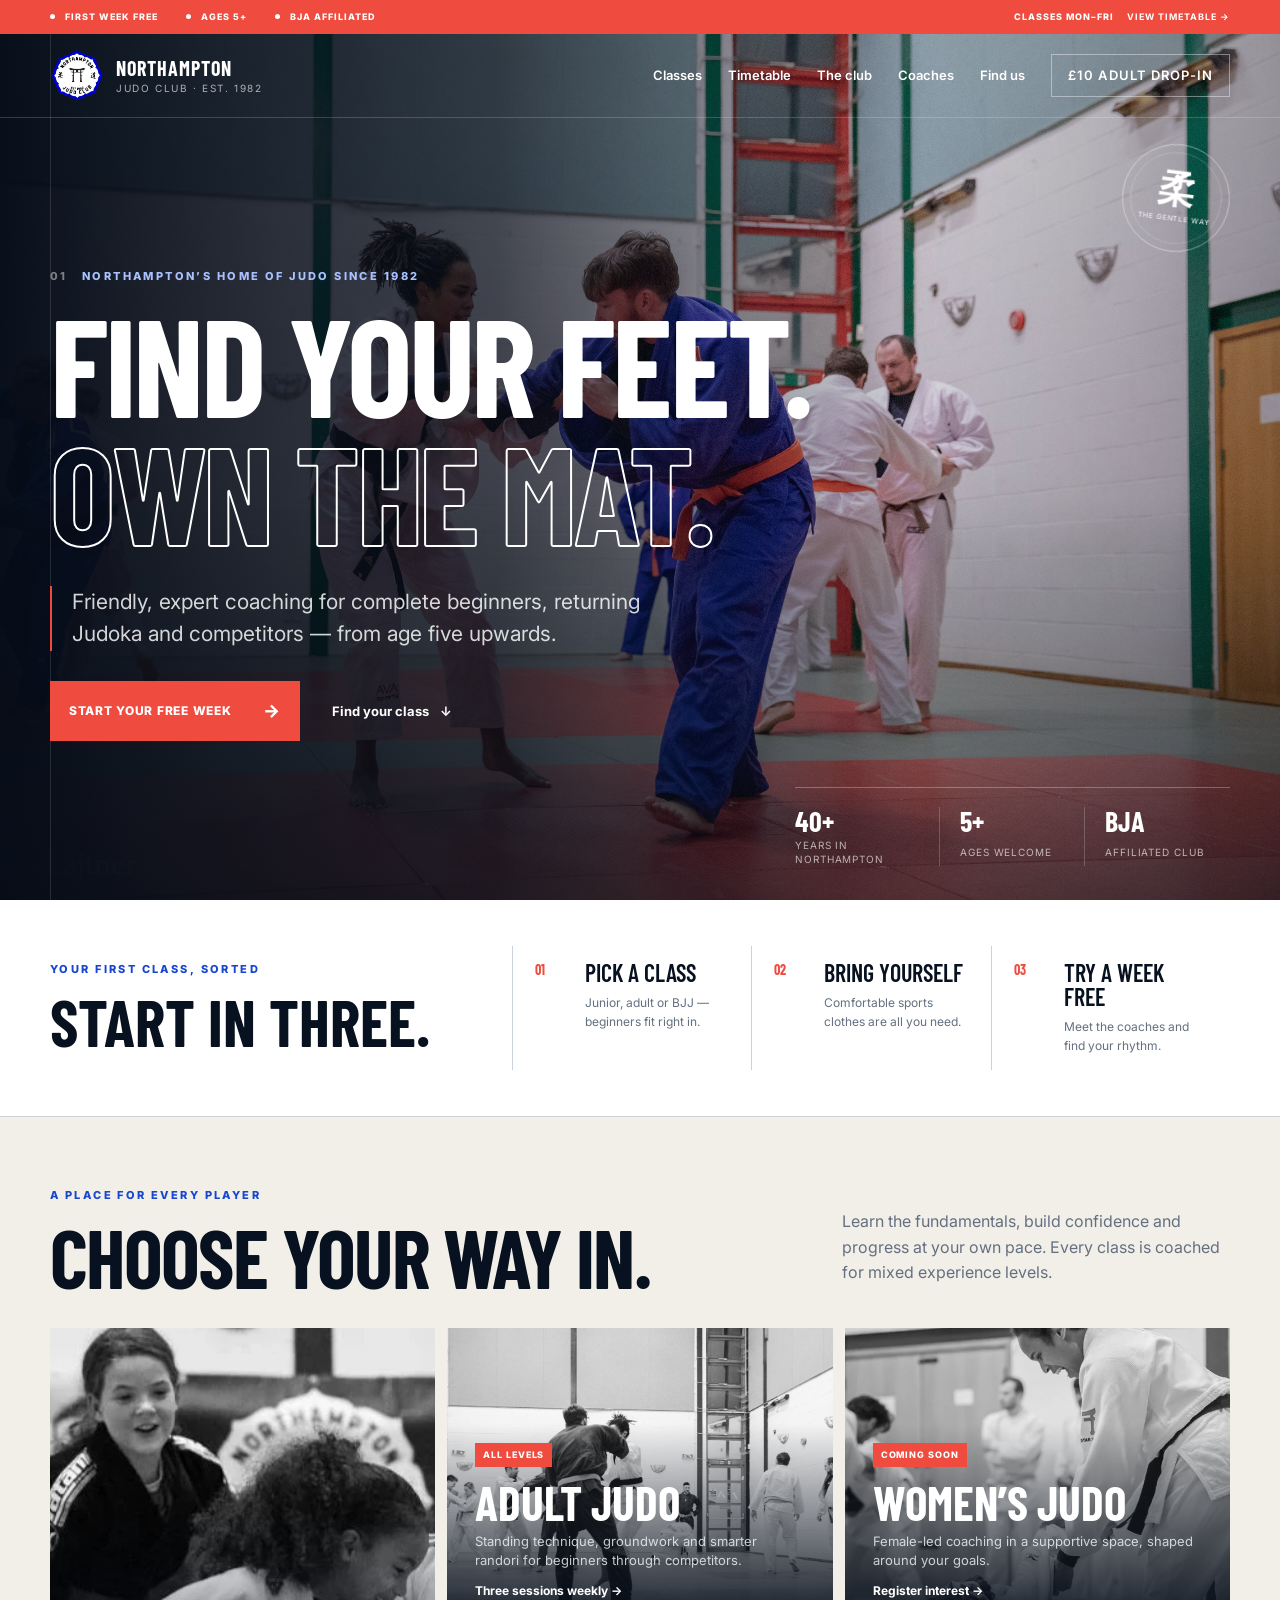
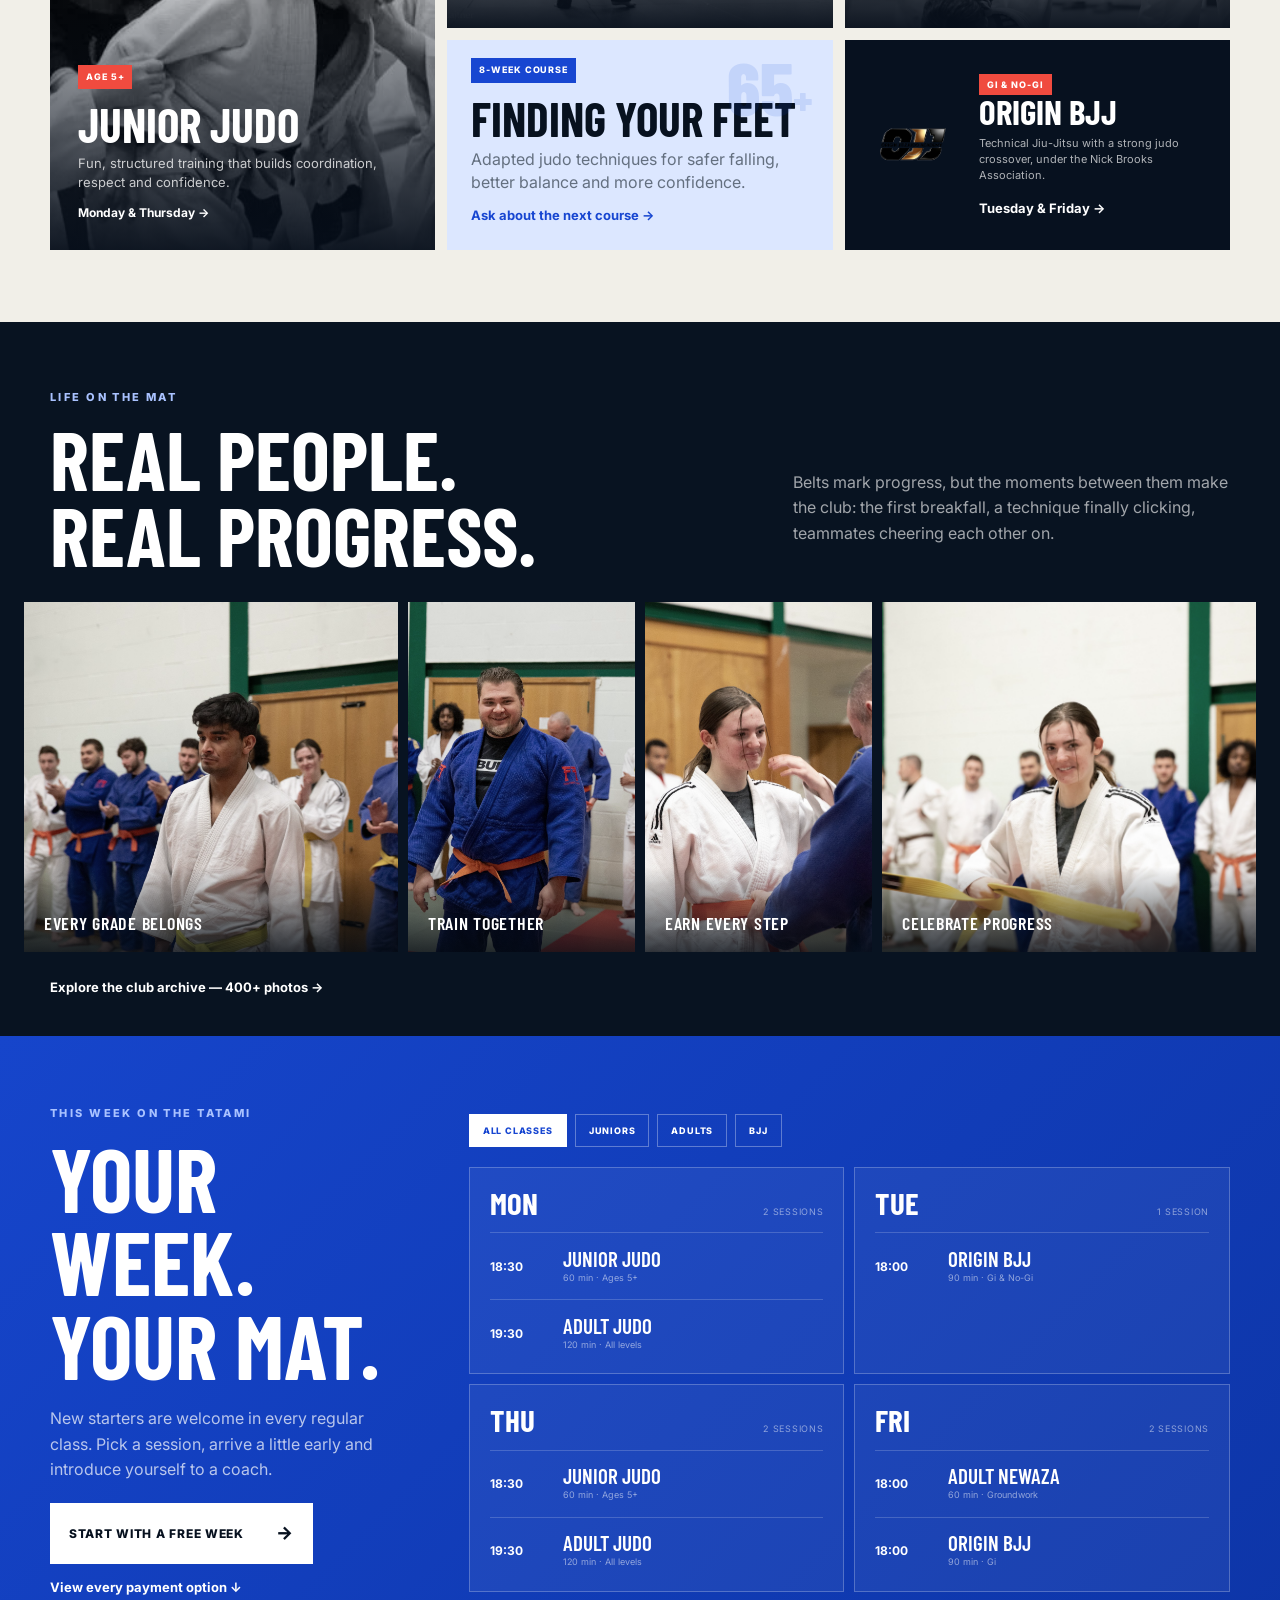
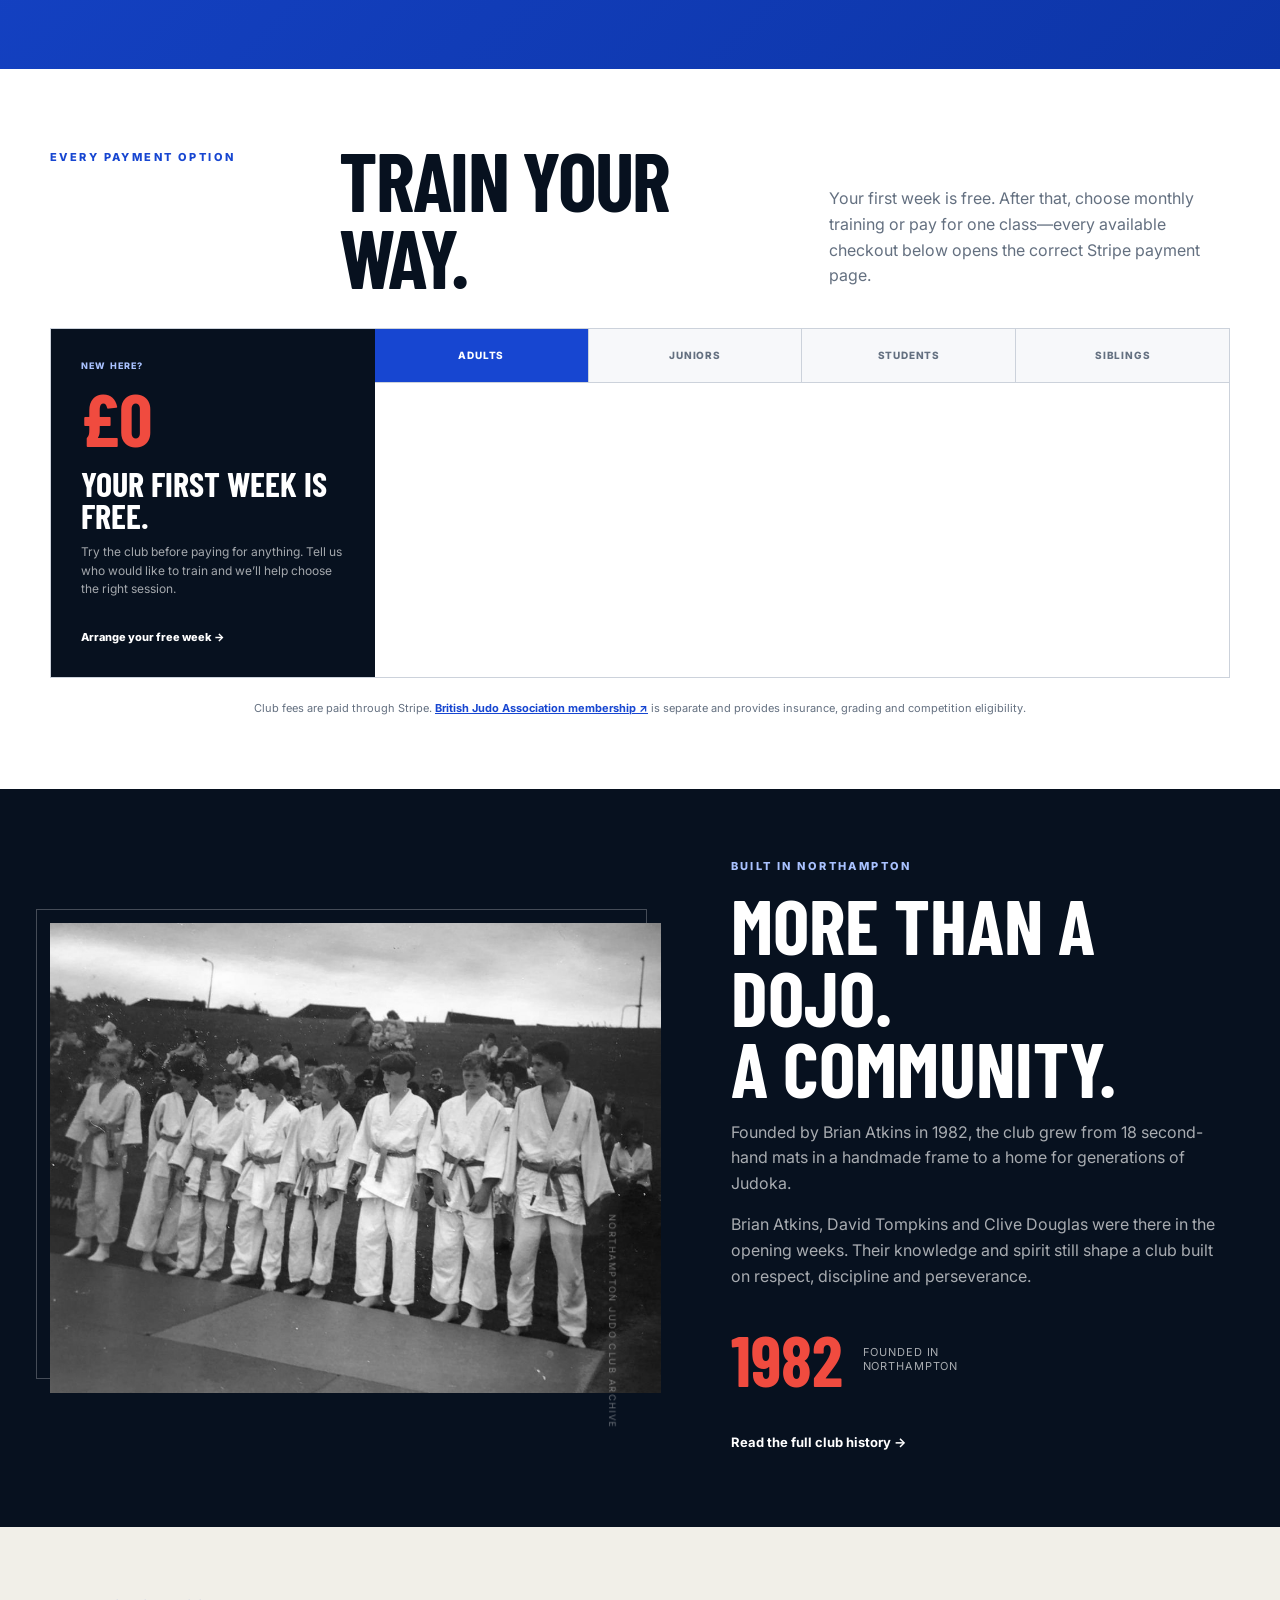
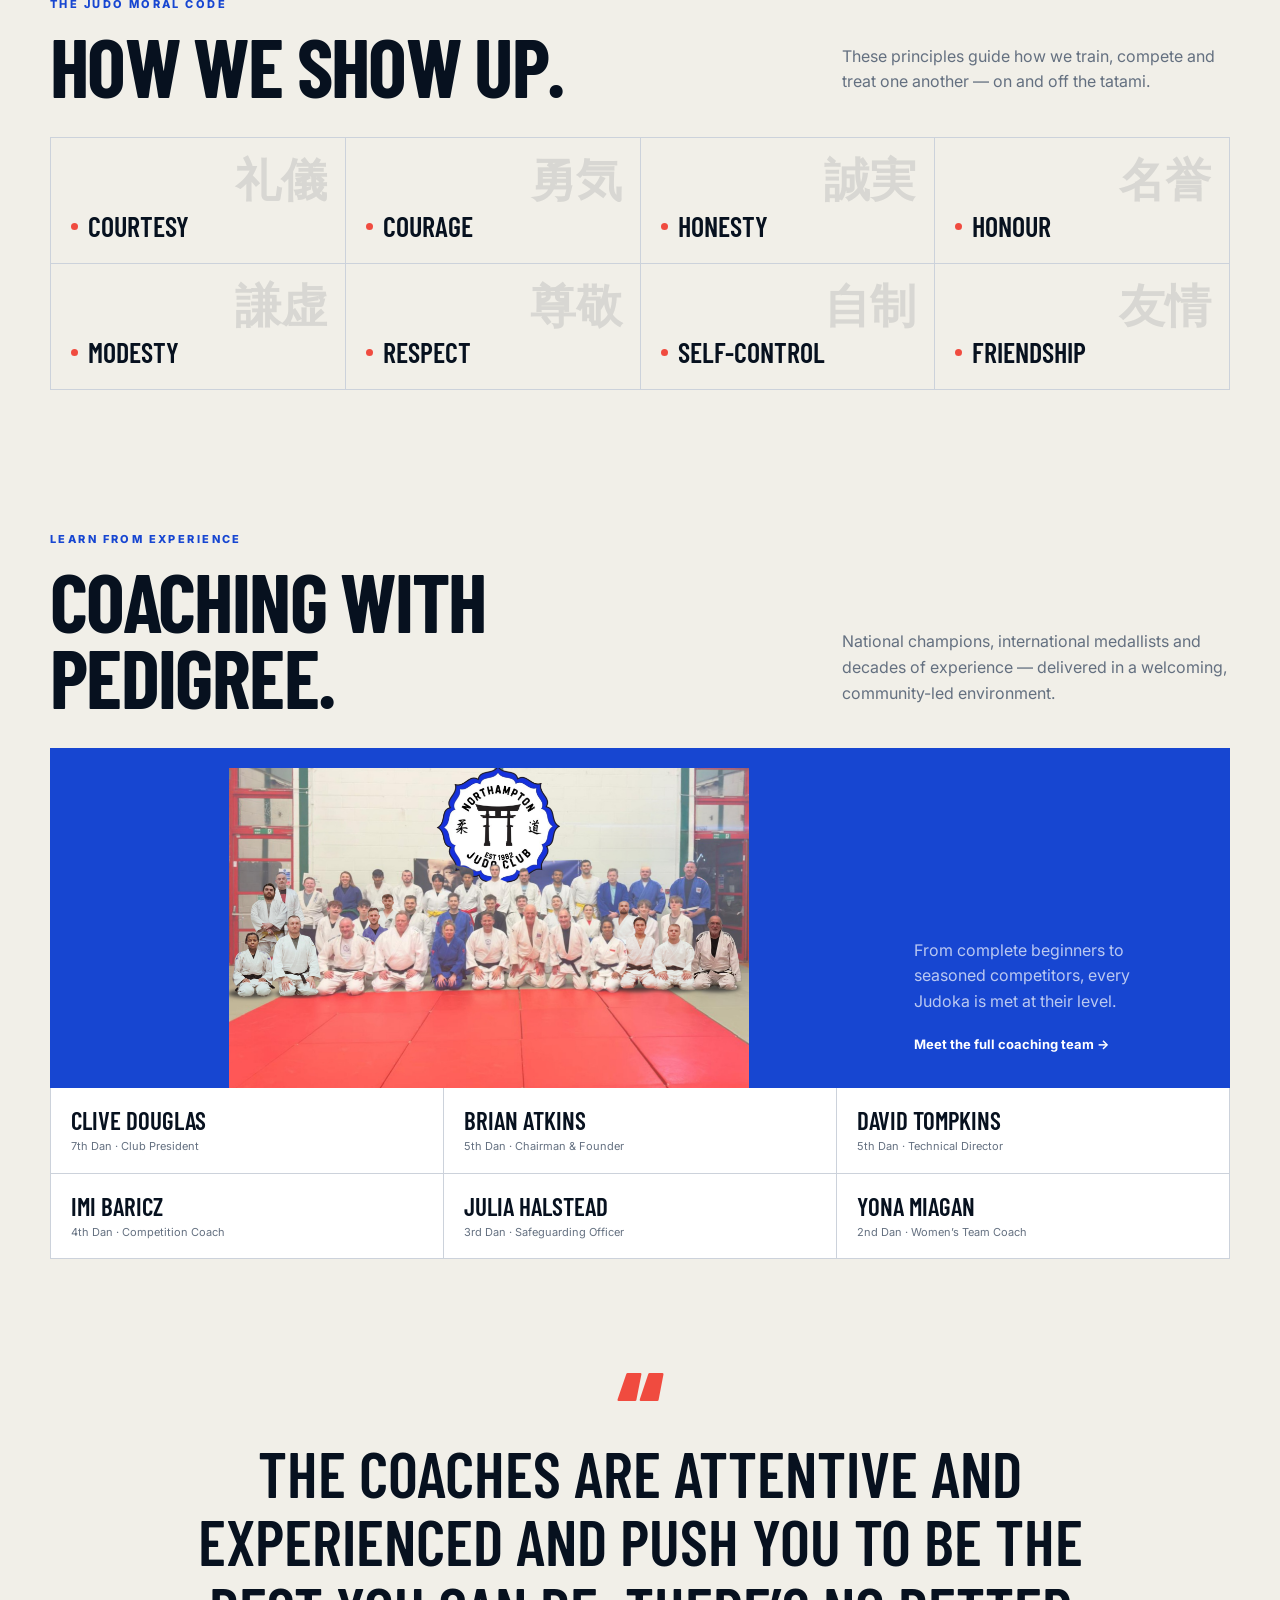
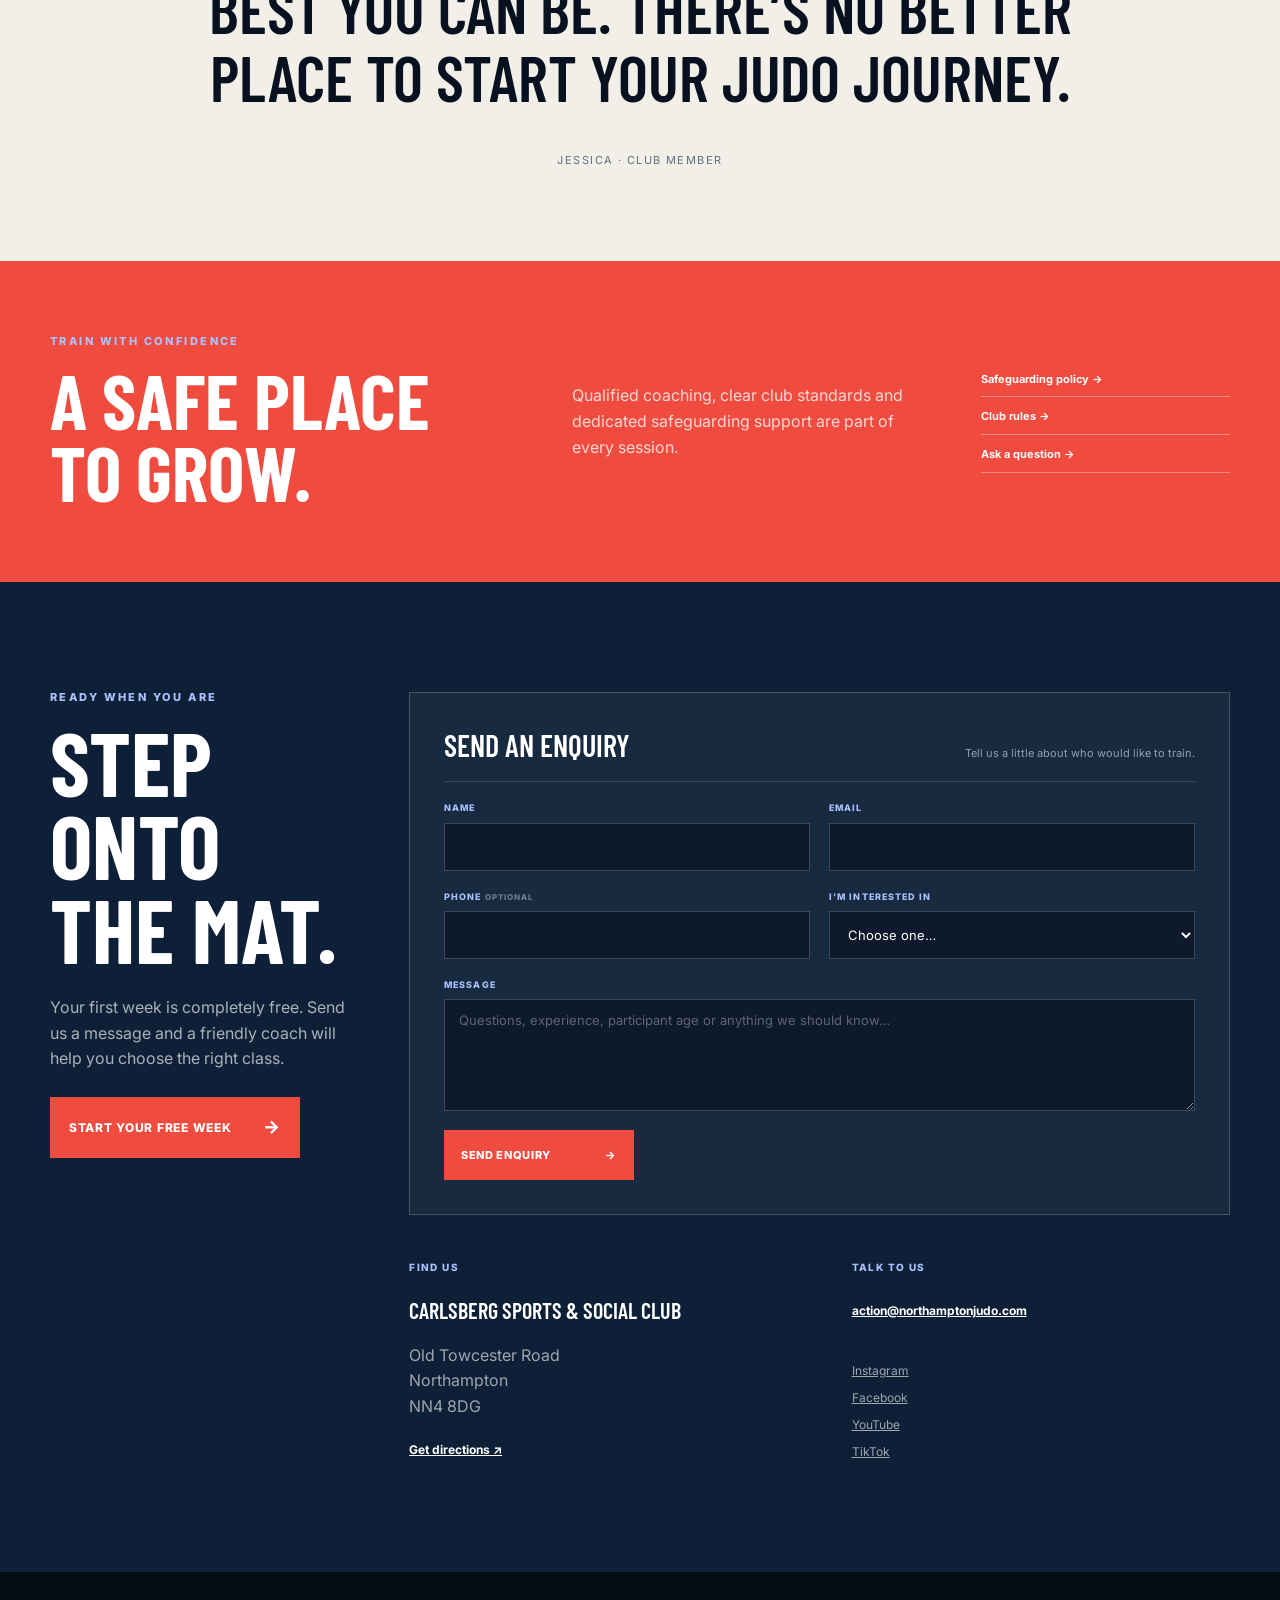
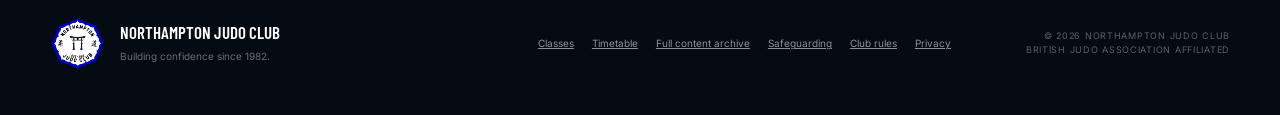
==== index.html @ f83d1fd8 "Clarify available Stripe checkouts" ====
<!doctype html>
<html lang="en-GB">
<head>
  <meta charset="utf-8">
  <meta name="viewport" content="width=device-width, initial-scale=1">
  <meta name="description" content="Northampton Judo Club — friendly junior, adult, women’s and groundwork classes. Established 1982. Your first week is free.">
  <meta name="theme-color" content="#07111f">
  <meta property="og:title" content="Northampton Judo Club | Find your feet. Own the mat.">
  <meta property="og:description" content="Friendly, expert judo coaching in Northampton for ages 5+. Your first week is free.">
  <meta property="og:image" content="https://0riceisnice0-hash.github.io/Northampton-Judo-Club/assets/images/hero.jpg">
  <meta property="og:type" content="website">
  <meta property="og:url" content="https://0riceisnice0-hash.github.io/Northampton-Judo-Club/">
  <title>Northampton Judo Club | Judo for every body</title>
  <link rel="icon" href="favicon.ico">
  <link rel="preconnect" href="https://fonts.googleapis.com">
  <link rel="preconnect" href="https://fonts.gstatic.com" crossorigin>
  <link href="https://fonts.googleapis.com/css2?family=Barlow+Condensed:wght@500;600;700;800&family=Inter:wght@400;500;600;700&display=swap" rel="stylesheet">
  <link rel="stylesheet" href="styles.css?v=20260914-2">
</head>
<body>
  <a class="skip-link" href="#main">Skip to content</a>
  <div class="club-rail" aria-label="Club highlights">
    <div class="wrap"><span>First week free</span><span>Ages 5+</span><span>BJA affiliated</span><a href="#timetable">Classes Mon–Fri <b>View timetable →</b></a></div>
  </div>
  <header class="site-header" data-header>
    <a class="brand" href="#top" aria-label="Northampton Judo Club home">
      <img src="assets/images/logo.png" alt="Northampton Judo Club">
      <span><strong>Northampton</strong><small>Judo Club · Est. 1982</small></span>
    </a>
    <button class="menu-button" type="button" aria-expanded="false" aria-controls="main-nav" data-menu>Menu</button>
    <nav id="main-nav" class="main-nav" aria-label="Primary navigation">
      <a href="#classes">Classes</a>
      <a href="#timetable">Timetable</a>
      <a href="#club">The club</a>
      <a href="#coaches">Coaches</a>
      <a href="#contact">Find us</a>
      <a class="nav-cta" href="https://buy.stripe.com/4gw6rh62e3tS1a0aEQ" aria-label="Pay £10 for one adult drop-in class">£10 adult drop-in</a>
    </nav>
  </header>

  <main id="main">
    <section class="hero" id="top">
      <div class="hero-photo" role="img" aria-label="Adults practising judo at Northampton Judo Club"></div>
      <div class="hero-shade"></div>
      <div class="hero-content wrap">
        <p class="eyebrow light"><span>01</span> Northampton’s home of judo since 1982</p>
        <h1>Find your feet.<br><span>Own the mat.</span></h1>
        <p class="hero-copy">Friendly, expert coaching for complete beginners, returning Judoka and competitors — from age five upwards.</p>
        <div class="hero-actions">
          <a class="button red" href="mailto:action@northamptonjudo.com?subject=Free%20judo%20trial">Start your free week <span>→</span></a>
          <a class="text-link light" href="#classes">Find your class <span>↓</span></a>
        </div>
      </div>
      <div class="hero-stamp" aria-hidden="true"><span>柔</span><small>The gentle way</small></div>
      <aside class="hero-facts" aria-label="Club highlights">
        <div><strong>40+</strong><span>years in Northampton</span></div>
        <div><strong>5+</strong><span>ages welcome</span></div>
        <div><strong>BJA</strong><span>affiliated club</span></div>
      </aside>
    </section>

    <section class="start-strip" aria-labelledby="start-title">
      <div class="wrap start-grid">
        <div class="start-intro"><p class="eyebrow">Your first class, sorted</p><h2 id="start-title">Start in three.</h2></div>
        <ol class="start-steps">
          <li><b>01</b><div><strong>Pick a class</strong><span>Junior, adult or BJJ — beginners fit right in.</span></div></li>
          <li><b>02</b><div><strong>Bring yourself</strong><span>Comfortable sports clothes are all you need.</span></div></li>
          <li><b>03</b><div><strong>Try a week free</strong><span>Meet the coaches and find your rhythm.</span></div></li>
        </ol>
      </div>
    </section>

    <section class="section classes" id="classes">
      <div class="wrap">
        <div class="section-heading split-heading">
          <div><p class="eyebrow">A place for every player</p><h2>Choose your way in.</h2></div>
          <p>Learn the fundamentals, build confidence and progress at your own pace. Every class is coached for mixed experience levels.</p>
        </div>
        <div class="class-grid">
          <article class="class-card image-card juniors-card">
            <img src="assets/images/juniors.jpg" alt="Junior students enjoying judo practice" loading="lazy">
            <div class="class-overlay"><span>Age 5+</span><h3>Junior judo</h3><p>Fun, structured training that builds coordination, respect and confidence.</p><a href="#timetable">Monday & Thursday →</a></div>
          </article>
          <article class="class-card image-card adults-card">
            <img src="assets/images/adults.jpg" alt="Adults practising judo groundwork" loading="lazy">
            <div class="class-overlay"><span>All levels</span><h3>Adult judo</h3><p>Standing technique, groundwork and smarter randori for beginners through competitors.</p><a href="#timetable">Three sessions weekly →</a></div>
          </article>
          <article class="class-card image-card ladies-card">
            <img src="assets/images/ladies.jpg" alt="Women practising judo" loading="lazy">
            <div class="class-overlay"><span>Coming soon</span><h3>Women’s judo</h3><p>Female-led coaching in a supportive space, shaped around your goals.</p><a href="mailto:action@northamptonjudo.com?subject=Ladies%20judo%20interest">Register interest →</a></div>
          </article>
          <article class="class-card falls-card">
            <div class="number">65<span>+</span></div>
            <span class="pill">8-week course</span>
            <h3>Finding Your Feet</h3>
            <p>Adapted judo techniques for safer falling, better balance and more confidence.</p>
            <a class="text-link" href="#contact">Ask about the next course →</a>
          </article>
          <article class="class-card origin-card">
            <img src="assets/images/origin.png" alt="Origin Brazilian Jiu Jitsu" loading="lazy">
            <div><span class="pill">Gi & No-Gi</span><h3>Origin BJJ</h3><p>Technical Jiu-Jitsu with a strong judo crossover, under the Nick Brooks Association.</p><a class="text-link light" href="#timetable">Tuesday & Friday →</a></div>
          </article>
        </div>
      </div>
    </section>

    <section class="dojo-life" aria-labelledby="dojo-life-title">
      <div class="wrap dojo-life-head">
        <div><p class="eyebrow light">Life on the mat</p><h2 id="dojo-life-title">Real people.<br>Real progress.</h2></div>
        <p>Belts mark progress, but the moments between them make the club: the first breakfall, a technique finally clicking, teammates cheering each other on.</p>
      </div>
      <div class="photo-reel" aria-label="Northampton Judo Club photo gallery">
        <figure class="reel-wide"><img src="assets/archive/094f24858b1a-FW8A9508.jpg" alt="Club members applauding a judoka" loading="lazy"><figcaption>Every grade belongs</figcaption></figure>
        <figure><img src="assets/archive/3058a06a9450-FW8A9578.jpg" alt="Smiling judoka in a blue gi" loading="lazy"><figcaption>Train together</figcaption></figure>
        <figure><img src="assets/archive/783d913b70ab-FW8A9528.jpg" alt="Coach presenting a belt to a judoka" loading="lazy"><figcaption>Earn every step</figcaption></figure>
        <figure class="reel-wide"><img src="assets/archive/e6072f76baf8-FW8A9525.jpg" alt="Judoka smiling with a new belt" loading="lazy"><figcaption>Celebrate progress</figcaption></figure>
      </div>
      <div class="wrap gallery-link"><a class="text-link light" href="archive.html#media">Explore the club archive — 400+ photos →</a></div>
    </section>

    <section class="section timetable-section" id="timetable">
      <div class="wrap timetable-layout">
        <div class="schedule-intro">
          <p class="eyebrow light">This week on the tatami</p>
          <h2>Your week.<br>Your mat.</h2>
          <p>New starters are welcome in every regular class. Pick a session, arrive a little early and introduce yourself to a coach.</p>
          <div class="schedule-actions"><a class="button white" href="#contact">Start with a free week <span>→</span></a><a class="text-link light" href="#membership">View every payment option ↓</a></div>
        </div>
        <div class="schedule-wrap">
          <div class="schedule-filters" aria-label="Filter timetable">
            <button class="active" type="button" data-schedule-filter="all">All classes</button>
            <button type="button" data-schedule-filter="junior">Juniors</button>
            <button type="button" data-schedule-filter="adult">Adults</button>
            <button type="button" data-schedule-filter="bjj">BJJ</button>
          </div>
          <div class="schedule-days" aria-label="Weekly class timetable">
            <article class="day-card" data-day><header><strong>MON</strong><span>2 sessions</span></header><div class="session" data-class="junior"><time>18:30</time><div><b>Junior judo</b><small>60 min · Ages 5+</small></div></div><div class="session" data-class="adult"><time>19:30</time><div><b>Adult judo</b><small>120 min · All levels</small></div></div></article>
            <article class="day-card" data-day><header><strong>TUE</strong><span>1 session</span></header><div class="session" data-class="bjj"><time>18:00</time><div><b>Origin BJJ</b><small>90 min · Gi & No-Gi</small></div></div></article>
            <article class="day-card" data-day><header><strong>THU</strong><span>2 sessions</span></header><div class="session" data-class="junior"><time>18:30</time><div><b>Junior judo</b><small>60 min · Ages 5+</small></div></div><div class="session" data-class="adult"><time>19:30</time><div><b>Adult judo</b><small>120 min · All levels</small></div></div></article>
            <article class="day-card" data-day><header><strong>FRI</strong><span>2 sessions</span></header><div class="session" data-class="adult"><time>18:00</time><div><b>Adult newaza</b><small>60 min · Groundwork</small></div></div><div class="session" data-class="bjj"><time>18:00</time><div><b>Origin BJJ</b><small>90 min · Gi</small></div></div></article>
          </div>
        </div>
      </div>
    </section>

    <section class="section membership" id="membership">
      <div class="wrap">
        <div class="section-heading compact-heading"><p class="eyebrow">Every payment option</p><h2>Train your way.</h2><p>Your first week is free. After that, choose monthly training or pay for one class—every available checkout below opens the correct Stripe payment page.</p></div>
        <div class="pricing-shell">
          <aside class="trial-card"><span>New here?</span><strong>£0</strong><h3>Your first week is free.</h3><p>Try the club before paying for anything. Tell us who would like to train and we’ll help choose the right session.</p><a href="#contact">Arrange your free week →</a></aside>
          <div class="pricing-picker">
            <div class="pricing-tabs" role="tablist" aria-label="Choose membership type">
              <button class="active" type="button" role="tab" aria-selected="true" data-price-tab="adult">Adults</button>
              <button type="button" role="tab" aria-selected="false" data-price-tab="junior">Juniors</button>
              <button type="button" role="tab" aria-selected="false" data-price-tab="student">Students</button>
              <button type="button" role="tab" aria-selected="false" data-price-tab="sibling">Siblings</button>
            </div>
            <div class="pricing-panel active" data-price-panel="adult">
              <a href="https://buy.stripe.com/5kAcPF9eq1lK4mc5kr"><span><b>Gold</b><small>2 judo sessions each week</small></span><strong>£32<small>/month</small></strong><em>Subscribe →</em></a>
              <a href="https://buy.stripe.com/14k4j90HU4xW6uk006"><span><b>Silver</b><small>1 judo session each week</small></span><strong>£20<small>/month</small></strong><em>Subscribe →</em></a>
              <a href="https://buy.stripe.com/4gw6rh62e3tS1a0aEQ"><span><b>Drop-in</b><small>One adult class only</small></span><strong>£10<small>/class</small></strong><em>Pay once →</em></a>
            </div>
            <div class="pricing-panel" data-price-panel="junior" hidden>
              <a href="https://buy.stripe.com/00g7vleyK1lKcSI8wU"><span><b>Gold</b><small>2 junior sessions each week</small></span><strong>£28<small>/month</small></strong><em>Subscribe →</em></a>
              <a href="https://buy.stripe.com/dR68zpaiu8Oc7yo6oN"><span><b>Silver</b><small>1 junior session each week</small></span><strong>£16<small>/month</small></strong><em>Subscribe →</em></a>
              <a href="https://buy.stripe.com/4gwaHxgGS6G47yo5kK"><span><b>Drop-in</b><small>One junior class only</small></span><strong>£8<small>/class</small></strong><em>Pay once →</em></a>
            </div>
            <div class="pricing-panel" data-price-panel="student" hidden>
              <a href="https://buy.stripe.com/5kA16X4Yad4sf0Q9AJ"><span><b>Gold</b><small>2 judo sessions each week</small></span><strong>£28<small>/month</small></strong><em>Subscribe →</em></a>
              <a href="https://buy.stripe.com/9AQ8zpcqC8Oc8CscMU"><span><b>Silver</b><small>1 judo session each week</small></span><strong>£16<small>/month</small></strong><em>Subscribe →</em></a>
              <a href="#contact"><span><b>Drop-in</b><small>The old checkout was unavailable</small></span><strong>£8<small>/class</small></strong><em>Ask us →</em></a>
            </div>
            <div class="pricing-panel" data-price-panel="sibling" hidden>
              <a href="https://buy.stripe.com/00g02TgGS4xW5qgaEZ"><span><b>Gold</b><small>2 sessions each week</small></span><strong>£42<small>/month</small></strong><em>Subscribe →</em></a>
              <a href="https://buy.stripe.com/28o5ndbmyfcAf0Q00m"><span><b>Silver</b><small>1 session each week</small></span><strong>£24<small>/month</small></strong><em>Subscribe →</em></a>
              <a href="https://buy.stripe.com/dR69DtbmyfcA9Gw28v"><span><b>Drop-in</b><small>Sibling single entry</small></span><strong>£12<small>/class</small></strong><em>Pay once →</em></a>
            </div>
          </div>
        </div>
        <p class="membership-note">Club fees are paid through Stripe. <a href="https://www.britishjudo.org.uk/get-started/join-bja/">British Judo Association membership ↗</a> is separate and provides insurance, grading and competition eligibility.</p>
      </div>
    </section>

    <section class="section club-story" id="club">
      <div class="wrap story-grid">
        <div class="story-photo"><img src="assets/images/history.jpg" alt="Historic Northampton Judo Club team photograph" loading="lazy"><span>Northampton Judo Club archive</span></div>
        <div class="story-copy">
          <p class="eyebrow light">Built in Northampton</p>
          <h2>More than a dojo.<br>A community.</h2>
          <p>Founded by Brian Atkins in 1982, the club grew from 18 second-hand mats in a handmade frame to a home for generations of Judoka.</p>
          <p>Brian Atkins, David Tompkins and Clive Douglas were there in the opening weeks. Their knowledge and spirit still shape a club built on respect, discipline and perseverance.</p>
          <div class="story-stat"><strong>1982</strong><span>Founded in<br>Northampton</span></div>
          <a class="text-link light" href="archive.html#our-history">Read the full club history →</a>
        </div>
      </div>
    </section>

    <section class="section values">
      <div class="wrap">
        <div class="section-heading split-heading"><div><p class="eyebrow">The Judo Moral Code</p><h2>How we show up.</h2></div><p>These principles guide how we train, compete and treat one another — on and off the tatami.</p></div>
        <div class="values-grid" aria-label="Judo moral code values">
          <span data-jp="礼儀">Courtesy</span><span data-jp="勇気">Courage</span><span data-jp="誠実">Honesty</span><span data-jp="名誉">Honour</span><span data-jp="謙虚">Modesty</span><span data-jp="尊敬">Respect</span><span data-jp="自制">Self-control</span><span data-jp="友情">Friendship</span>
        </div>
      </div>
    </section>

    <section class="section coaches" id="coaches">
      <div class="wrap">
        <div class="section-heading split-heading"><div><p class="eyebrow">Learn from experience</p><h2>Coaching with pedigree.</h2></div><p>National champions, international medallists and decades of experience — delivered in a welcoming, community-led environment.</p></div>
        <div class="team-feature"><img src="assets/images/team.png" alt="Northampton Judo Club coaching team" loading="lazy"><div><p>From complete beginners to seasoned competitors, every Judoka is met at their level.</p><a class="text-link light" href="archive.html#about-2">Meet the full coaching team →</a></div></div>
        <div class="coach-list">
          <article><b>Clive Douglas</b><span>7th Dan · Club President</span></article>
          <article><b>Brian Atkins</b><span>5th Dan · Chairman & Founder</span></article>
          <article><b>David Tompkins</b><span>5th Dan · Technical Director</span></article>
          <article><b>Imi Baricz</b><span>4th Dan · Competition Coach</span></article>
          <article><b>Julia Halstead</b><span>3rd Dan · Safeguarding Officer</span></article>
          <article><b>Yona Miagan</b><span>2nd Dan · Women’s Team Coach</span></article>
        </div>
      </div>
    </section>

    <section class="section testimonial">
      <div class="wrap quote-wrap">
        <span class="quote-mark">“</span>
        <blockquote>The coaches are attentive and experienced and push you to be the best you can be. There’s no better place to start your judo journey.</blockquote>
        <cite>Jessica · Club member</cite>
      </div>
    </section>

    <section class="trust-band" aria-labelledby="trust-title">
      <div class="wrap trust-grid">
        <div><p class="eyebrow light">Train with confidence</p><h2 id="trust-title">A safe place to grow.</h2></div>
        <p>Qualified coaching, clear club standards and dedicated safeguarding support are part of every session.</p>
        <div class="trust-links"><a href="archive.html#safeguarding">Safeguarding policy →</a><a href="archive.html#club-rules">Club rules →</a><a href="mailto:action@northamptonjudo.com?subject=Safeguarding%20question">Ask a question →</a></div>
      </div>
    </section>

    <section class="contact" id="contact">
      <div class="wrap contact-grid">
        <div><p class="eyebrow light">Ready when you are</p><h2>Step onto<br>the mat.</h2><p>Your first week is completely free. Send us a message and a friendly coach will help you choose the right class.</p><a class="button red" href="mailto:action@northamptonjudo.com?subject=Free%20judo%20trial">Start your free week <span>→</span></a></div>
        <!-- Replace YOUR_FORM_ID with the ID from the Formspree Integration screen. -->
        <form class="contact-form" action="https://formspree.io/f/YOUR_FORM_ID" method="POST" data-formspree-form>
          <div class="form-heading"><span>Send an enquiry</span><p>Tell us a little about who would like to train.</p></div>
          <label><span>Name</span><input type="text" name="name" autocomplete="name" required></label>
          <label><span>Email</span><input type="email" name="email" autocomplete="email" required></label>
          <label><span>Phone <small>optional</small></span><input type="tel" name="phone" autocomplete="tel"></label>
          <label><span>I’m interested in</span><select name="enquiry" required><option value="">Choose one…</option><option>Free first week</option><option>Junior judo</option><option>Adult judo</option><option>Women’s judo</option><option>Finding Your Feet</option><option>Origin BJJ</option><option>Something else</option></select></label>
          <label class="form-message"><span>Message</span><textarea name="message" rows="4" required placeholder="Questions, experience, participant age or anything we should know…"></textarea></label>
          <input type="hidden" name="_subject" value="New Northampton Judo Club enquiry">
          <div class="form-submit"><button type="submit">Send enquiry <span>→</span></button><p id="form-status" role="status" aria-live="polite" data-form-status></p></div>
        </form>
        <address><span>Find us</span><strong>Carlsberg Sports & Social Club</strong><p>Old Towcester Road<br>Northampton<br>NN4 8DG</p><a href="https://www.google.com/maps/search/?api=1&query=Carlsberg+Sports+%26+Social+Club+Old+Towcester+Road+Northampton+NN4+8DG">Get directions ↗</a></address>
        <div class="contact-details"><span>Talk to us</span><a href="mailto:action@northamptonjudo.com">action@northamptonjudo.com</a><div class="socials"><a href="https://www.instagram.com/northamptonjudoclub/">Instagram</a><a href="https://www.facebook.com/Northamptonjudoclub/">Facebook</a><a href="https://www.youtube.com/@NorthamptonJudoClub">YouTube</a><a href="https://www.tiktok.com/@northamptonjudoclub">TikTok</a></div></div>
      </div>
    </section>
  </main>

  <footer class="site-footer">
    <div class="wrap footer-grid"><div class="footer-brand"><img src="assets/images/logo.png" alt=""><p>Northampton Judo Club<br><span>Building confidence since 1982.</span></p></div><nav aria-label="Footer"><a href="#classes">Classes</a><a href="#timetable">Timetable</a><a href="archive.html">Full content archive</a><a href="archive.html#safeguarding">Safeguarding</a><a href="archive.html#club-rules">Club rules</a><a href="archive.html#privacy-policy">Privacy</a></nav><p class="copyright">© <span data-year></span> Northampton Judo Club<br>British Judo Association affiliated</p></div>
  </footer>
  <a class="mobile-book" href="mailto:action@northamptonjudo.com?subject=Free%20judo%20trial">Start your free week <span>→</span></a>
  <script type="application/ld+json">
  {"@context":"https://schema.org","@type":"SportsActivityLocation","name":"Northampton Judo Club","description":"Friendly judo coaching for juniors and adults in Northampton, established 1982.","url":"https://0riceisnice0-hash.github.io/Northampton-Judo-Club/","email":"action@northamptonjudo.com","address":{"@type":"PostalAddress","streetAddress":"Carlsberg Sports & Social Club, Old Towcester Road","addressLocality":"Northampton","postalCode":"NN4 8DG","addressCountry":"GB"}}
  </script>
  <script src="script.js?v=20260914-2"></script>
</body>
</html>
---- styles.css ----
:root {
  --ink: #07111f;
  --ink-2: #0e2037;
  --blue: #1248d8;
  --blue-light: #dce7ff;
  --red: #ef493f;
  --cream: #f4f1e9;
  --white: #fff;
  --muted: #647080;
  --line: #d7dce2;
  --display: "Barlow Condensed", Impact, sans-serif;
  --body: "Inter", system-ui, sans-serif;
  --wrap: min(1180px, calc(100vw - 48px));
  --rail-height: 34px;
}

* { box-sizing: border-box; }
html { scroll-behavior: smooth; }
section[id] { scroll-margin-top: calc(var(--rail-height) + 78px); }
body { margin: 0; background: var(--cream); color: var(--ink); font: 16px/1.6 var(--body); -webkit-font-smoothing: antialiased; }
img { display: block; max-width: 100%; }
a { color: inherit; }
button, a { -webkit-tap-highlight-color: transparent; }
.wrap { width: var(--wrap); margin-inline: auto; }
.skip-link { position: fixed; top: -80px; left: 16px; z-index: 100; background: var(--white); padding: 12px 18px; }
.skip-link:focus { top: 16px; }

.site-header { position: fixed; inset: var(--rail-height) 0 auto 0; z-index: 50; height: 84px; display: flex; align-items: center; justify-content: space-between; padding: 0 max(24px, calc((100vw - 1180px) / 2)); color: white; border-bottom: 1px solid rgb(255 255 255 / .18); transition: height .3s ease, background .3s ease, box-shadow .3s ease; }
.site-header.scrolled { top: var(--rail-height); height: 70px; background: rgb(7 17 31 / .96); box-shadow: 0 10px 30px rgb(0 0 0 / .15); backdrop-filter: blur(12px); }
.brand { display: flex; align-items: center; gap: 12px; text-decoration: none; line-height: 1; }
.brand img { width: 54px; height: 54px; object-fit: contain; }
.brand span { display: grid; gap: 5px; }
.brand strong { font: 700 20px/1 var(--display); text-transform: uppercase; letter-spacing: .05em; }
.brand small { color: rgb(255 255 255 / .65); font-size: 10px; text-transform: uppercase; letter-spacing: .16em; }
.main-nav { display: flex; align-items: center; gap: 26px; }
.main-nav a { color: white; text-decoration: none; font-size: 13px; font-weight: 600; }
.main-nav a:not(.nav-cta):hover { color: #a9c2ff; }
.nav-cta { border: 1px solid rgb(255 255 255 / .4); padding: 10px 16px; text-transform: uppercase; letter-spacing: .08em; }
.nav-cta:hover { background: white; color: var(--ink); }
.menu-button { display: none; border: 0; background: none; color: white; font: 700 15px var(--body); }

.hero { min-height: 680px; height: 100svh; position: relative; display: flex; align-items: center; overflow: hidden; color: white; background: var(--ink); }
.hero-photo, .hero-shade { position: absolute; inset: 0; }
.hero-photo { background: url("assets/images/hero.jpg") center 40%/cover no-repeat; transform: scale(1.01); }
.hero-shade { background: linear-gradient(90deg, rgb(5 12 23 / .98) 0%, rgb(5 12 23 / .73) 39%, rgb(5 12 23 / .15) 72%, rgb(5 12 23 / .38) 100%), linear-gradient(0deg, rgb(5 12 23 / .5), transparent 45%); }
.hero-content { position: relative; z-index: 2; padding-top: 70px; }
.eyebrow { margin: 0 0 17px; color: var(--blue); font-size: 11px; line-height: 1; text-transform: uppercase; letter-spacing: .22em; font-weight: 800; }
.eyebrow.light { color: #a9c2ff; }
h1, h2, h3 { font-family: var(--display); text-transform: uppercase; margin: 0; line-height: .93; }
h1 { max-width: 780px; font-size: clamp(78px, 10vw, 154px); letter-spacing: -.025em; }
h1 span { color: transparent; -webkit-text-stroke: 2px white; }
.hero-copy { max-width: 590px; margin: 30px 0; font-size: clamp(17px, 2vw, 21px); color: rgb(255 255 255 / .82); line-height: 1.55; }
.hero-actions { display: flex; align-items: center; gap: 32px; }
.button { display: inline-flex; align-items: center; justify-content: space-between; gap: 32px; padding: 16px 19px; min-width: 226px; color: white; text-decoration: none; text-transform: uppercase; letter-spacing: .06em; font-size: 12px; font-weight: 800; transition: .2s ease; }
.button span { font-size: 18px; }
.button.red { background: var(--red); }
.button.red:hover { background: #ff5b51; transform: translateY(-2px); }
.button.white { background: var(--white); color: var(--ink); }
.button.white:hover { background: var(--blue-light); transform: translateY(-2px); }
.text-link { display: inline-flex; gap: 11px; color: var(--blue); font-weight: 700; text-decoration: none; font-size: 13px; }
.text-link.light { color: white; }
.text-link:hover { text-decoration: underline; text-underline-offset: 4px; }
.hero-facts { position: absolute; right: max(24px, calc((100vw - 1180px) / 2)); bottom: 34px; z-index: 3; display: flex; border-top: 1px solid rgb(255 255 255 / .28); padding-top: 19px; }
.hero-facts div { width: 145px; display: grid; gap: 4px; border-right: 1px solid rgb(255 255 255 / .2); padding: 0 20px; }
.hero-facts div:first-child { padding-left: 0; }
.hero-facts div:last-child { border: 0; }
.hero-facts strong { font: 700 28px/1 var(--display); }
.hero-facts span { font-size: 10px; color: rgb(255 255 255 / .64); text-transform: uppercase; letter-spacing: .09em; line-height: 1.35; }

.proof-strip { background: var(--blue); color: white; }
.proof-inner { min-height: 86px; display: grid; grid-template-columns: 1.5fr 1fr auto; align-items: center; gap: 30px; }
.proof-inner p { margin: 0; font-size: 13px; }
.proof-inner a { font-size: 12px; font-weight: 700; text-decoration: none; text-transform: uppercase; letter-spacing: .07em; }

.section { padding: clamp(64px, 8vh, 88px) 0; }
.section-heading { margin-bottom: 34px; }
.section-heading h2 { font-size: clamp(54px, 6.4vw, 82px); letter-spacing: -.02em; }
.section-heading > p:last-child { color: var(--muted); max-width: 560px; margin: 20px 0 0; }
.split-heading { display: grid; grid-template-columns: 1.3fr .7fr; gap: 70px; align-items: end; }
.split-heading > p { padding-bottom: 8px; }

.classes { background: var(--cream); }
.class-grid { display: grid; grid-template-columns: repeat(3, 1fr); grid-template-rows: 300px 210px; gap: 12px; }
.class-card { position: relative; overflow: hidden; background: white; }
.class-card h3 { font-size: clamp(40px, 5vw, 66px); }
.image-card img { width: 100%; height: 100%; object-fit: cover; transition: transform .5s ease; }
.image-card:hover img { transform: scale(1.025); }
.class-overlay { position: absolute; inset: 0; display: flex; flex-direction: column; justify-content: flex-end; padding: 35px; color: white; background: linear-gradient(0deg, rgb(5 13 25 / .94), transparent 68%); }
.class-overlay > span, .pill { align-self: flex-start; margin-bottom: 13px; padding: 5px 8px; background: var(--red); color: white; text-transform: uppercase; letter-spacing: .1em; font-size: 9px; font-weight: 800; }
.class-overlay p { max-width: 490px; margin: 12px 0 18px; color: rgb(255 255 255 / .76); font-size: 13px; }
.class-overlay a { color: white; text-decoration: none; font-size: 12px; font-weight: 700; }
.juniors-card { grid-column: 1; grid-row: 1 / 3; }
.adults-card { grid-column: 2; grid-row: 1; }
.ladies-card { grid-column: 3; grid-row: 1; }
.juniors-card img { filter: grayscale(100%); }
.adults-card img, .ladies-card img { filter: grayscale(100%); }
.falls-card { padding: 36px; background: var(--blue-light); display: flex; flex-direction: column; justify-content: flex-end; }
.falls-card .number { position: absolute; top: 22px; right: 29px; font: 800 110px/.9 var(--display); color: rgb(18 72 216 / .12); }
.falls-card .number span { font-size: 45px; }
.falls-card .pill { background: var(--blue); }
.falls-card p { color: var(--muted); max-width: 460px; }
.falls-card { grid-column: 2; grid-row: 2; }
.origin-card { grid-column: 3; grid-row: 2; display: grid; grid-template-columns: 90px 1fr; align-items: center; gap: 20px; padding: 24px; color: white; background: var(--ink); }
.origin-card img { max-height: 105px; width: 100%; object-fit: contain; }
.origin-card .pill { background: var(--red); }
.origin-card p { color: rgb(255 255 255 / .68); max-width: 500px; }

.timetable-section { color: white; background: var(--blue); }
.timetable-layout { display: grid; grid-template-columns: .62fr 1.38fr; gap: clamp(50px, 6vw, 78px); align-items: center; }
.schedule-intro { position: sticky; top: 110px; align-self: start; }
.schedule-intro h2 { font-size: clamp(64px, 7vw, 100px); }
.schedule-intro > p:not(.eyebrow) { max-width: 370px; color: rgb(255 255 255 / .7); margin: 20px 0; }
.schedule-intro .drop-in-note { display: block; max-width: 260px; margin-top: 12px; color: rgb(255 255 255 / .62); font-size: 10px; letter-spacing: .04em; }
.schedule { border-top: 1px solid rgb(255 255 255 / .4); }
.schedule-row { display: grid; grid-template-columns: 65px 155px 1fr; gap: 18px; align-items: center; min-height: 92px; border-bottom: 1px solid rgb(255 255 255 / .22); }
.schedule-row.head { min-height: 48px; text-transform: uppercase; font-size: 9px; letter-spacing: .14em; color: rgb(255 255 255 / .52); }
.schedule-row > strong { font: 700 20px var(--display); }
.schedule-row time { font-size: 13px; font-weight: 600; }
.schedule-row span { display: grid; }
.schedule-row b { font: 600 26px var(--display); text-transform: uppercase; }
.schedule-row small { color: rgb(255 255 255 / .55); }

.membership { background: white; }
.compact-heading { display: grid; grid-template-columns: .55fr 1fr .9fr; gap: 24px 44px; align-items: end; }
.compact-heading .eyebrow { align-self: start; padding-top: 11px; }
.compact-heading > p:last-child { margin: 0 0 5px; }
.pricing-shell { display: grid; grid-template-columns: .55fr 1.45fr; min-height: 350px; border: 1px solid var(--line); overflow: hidden; }
.trial-card { display: flex; flex-direction: column; align-items: flex-start; padding: 30px; color: white; background: var(--ink); }
.trial-card > span { color: #a9c2ff; font-size: 9px; font-weight: 800; letter-spacing: .13em; text-transform: uppercase; }
.trial-card > strong { margin-top: 14px; color: var(--red); font: 700 74px/.85 var(--display); }
.trial-card h3 { margin-top: 18px; font-size: 34px; }
.trial-card p { margin: 12px 0 18px; color: rgb(255 255 255 / .63); font-size: 12px; line-height: 1.55; }
.trial-card a { margin-top: auto; color: white; font-size: 11px; font-weight: 800; text-decoration: none; }
.trial-card a:hover { text-decoration: underline; text-underline-offset: 4px; }
.pricing-picker { min-width: 0; }
.pricing-tabs { min-height: 54px; display: flex; border-bottom: 1px solid var(--line); }
.pricing-tabs button { flex: 1; padding: 0 14px; border: 0; border-right: 1px solid var(--line); color: var(--muted); background: #f7f8fa; cursor: pointer; font: 800 10px var(--body); letter-spacing: .08em; text-transform: uppercase; }
.pricing-tabs button:last-child { border-right: 0; }
.pricing-tabs button:hover, .pricing-tabs button.active { color: white; background: var(--blue); }
.pricing-panel[hidden] { display: none; }
.pricing-panel a { min-height: 98px; display: grid; grid-template-columns: 1fr 125px 100px; gap: 20px; align-items: center; padding: 15px 22px; border-bottom: 1px solid var(--line); text-decoration: none; transition: background .2s ease, padding .2s ease; }
.pricing-panel a:last-child { border-bottom: 0; }
.pricing-panel a:hover { padding-left: 28px; background: var(--blue-light); }
.pricing-panel a > span { display: grid; gap: 3px; }
.pricing-panel b { font: 600 27px/1 var(--display); text-transform: uppercase; }
.pricing-panel span small { color: var(--muted); font-size: 11px; }
.pricing-panel a > strong { font: 700 38px/1 var(--display); white-space: nowrap; }
.pricing-panel strong small { color: var(--muted); font: 500 10px var(--body); }
.pricing-panel em { color: var(--blue); font-size: 10px; font-style: normal; font-weight: 800; letter-spacing: .04em; text-align: right; text-transform: uppercase; }
.payment-guide { display: grid; grid-template-columns: 1fr 1fr; margin-bottom: 54px; border: 1px solid var(--line); }
.payment-guide article { display: grid; grid-template-columns: 105px 110px 1fr auto; gap: 24px; align-items: center; min-height: 154px; padding: 28px 32px; }
.payment-guide article + article { border-left: 1px solid var(--line); }
.payment-guide article > span { color: var(--blue); font-size: 9px; font-weight: 800; letter-spacing: .12em; text-transform: uppercase; }
.payment-guide article > strong { font: 700 54px/1 var(--display); }
.payment-guide h3 { font-size: 28px; }
.payment-guide p { max-width: 320px; margin: 7px 0 0; color: var(--muted); font-size: 11px; line-height: 1.5; }
.payment-guide a { padding: 11px 14px; color: var(--blue); border: 1px solid var(--line); font-size: 10px; font-weight: 800; letter-spacing: .04em; text-decoration: none; text-transform: uppercase; white-space: nowrap; }
.payment-free { background: var(--blue-light); }
.payment-dropin strong { color: var(--red); }
.monthly-heading { display: flex; align-items: end; justify-content: space-between; margin-bottom: 22px; }
.monthly-heading span { font: 600 32px var(--display); text-transform: uppercase; }
.monthly-heading p { margin: 0; color: var(--muted); font-size: 12px; }
.price-grid { display: grid; grid-template-columns: repeat(3, 1fr); border: 1px solid var(--line); }
.price-grid article { padding: 40px; border-right: 1px solid var(--line); }
.price-grid article:last-child { border: 0; }
.price-grid article.featured { background: var(--ink); color: white; transform: translateY(-16px); box-shadow: 0 18px 50px rgb(7 17 31 / .18); }
.price-tag { color: var(--blue); text-transform: uppercase; letter-spacing: .12em; font-size: 10px; font-weight: 800; }
.featured .price-tag { color: #a9c2ff; }
.price-grid article > p { color: var(--muted); margin: 30px 0 0; font-size: 11px; text-transform: uppercase; }
.price-grid article > strong { display: block; font: 700 66px/1 var(--display); }
.price-grid strong small { font: 500 15px var(--body); color: var(--muted); }
.price-grid ul { list-style: none; padding: 25px 0 0; margin: 28px 0 0; border-top: 1px solid var(--line); font-size: 13px; color: var(--muted); }
.price-grid li { padding: 6px 0; }
.featured ul { border-color: rgb(255 255 255 / .15); color: rgb(255 255 255 / .65); }
.membership-note { text-align: center; color: var(--muted); font-size: 11px; margin: 22px 0 0; }
.membership-note a { color: var(--blue); font-weight: 700; }

.club-story { background: var(--ink); color: white; }
.story-grid { display: grid; grid-template-columns: 1.1fr .9fr; gap: 70px; align-items: center; }
.story-photo { position: relative; }
.story-photo::before { content: ""; position: absolute; inset: -14px 14px 14px -14px; border: 1px solid rgb(255 255 255 / .25); }
.story-photo img { position: relative; width: 100%; height: min(64vh, 470px); min-height: 410px; object-fit: cover; filter: grayscale(100%); }
.story-photo span { position: absolute; right: -58px; bottom: 65px; transform: rotate(90deg); font-size: 9px; text-transform: uppercase; letter-spacing: .16em; color: rgb(255 255 255 / .4); }
.story-copy h2 { font-size: clamp(58px, 6vw, 78px); }
.story-copy > p:not(.eyebrow) { color: rgb(255 255 255 / .65); }
.story-stat { display: flex; align-items: center; gap: 20px; margin: 35px 0; }
.story-stat strong { font: 700 70px/1 var(--display); color: var(--red); }
.story-stat span { color: rgb(255 255 255 / .65); font-size: 11px; line-height: 1.3; text-transform: uppercase; letter-spacing: .08em; }

.values { background: var(--cream); }
.values-grid { display: grid; grid-template-columns: repeat(4, 1fr); border-top: 1px solid var(--line); border-left: 1px solid var(--line); }
.values-grid span { display: flex; align-items: flex-end; min-height: 126px; padding: 20px; border-right: 1px solid var(--line); border-bottom: 1px solid var(--line); font: 600 28px var(--display); text-transform: uppercase; transition: .2s ease; }
.values-grid span::before { content: ""; width: 7px; height: 7px; margin: 0 10px 13px 0; background: var(--red); border-radius: 50%; }
.values-grid span:hover { background: var(--blue); color: white; transform: translateY(-4px); }

.coaches { padding-bottom: 0; background: var(--cream); }
.team-feature { min-height: 335px; padding: 20px 45px 0; display: grid; grid-template-columns: 1.6fr .55fr; align-items: end; gap: 30px; color: white; background: var(--blue); overflow: hidden; }
.team-feature img { align-self: end; width: 100%; max-height: 320px; object-fit: contain; object-position: bottom; }
.team-feature > div { padding: 0 0 32px; }
.team-feature p { color: rgb(255 255 255 / .7); }
.coach-list { display: grid; grid-template-columns: repeat(3, 1fr); border-left: 1px solid var(--line); }
.coach-list article { display: grid; gap: 3px; padding: 17px 20px; border-right: 1px solid var(--line); border-bottom: 1px solid var(--line); background: white; }
.coach-list b { font: 600 25px var(--display); text-transform: uppercase; }
.coach-list span { color: var(--muted); font-size: 11px; }

.testimonial { padding: 90px 0; background: var(--cream); }
.quote-wrap { text-align: center; }
.quote-mark { display: block; height: 70px; color: var(--red); font: 800 120px/1 var(--display); }
blockquote { max-width: 930px; margin: 20px auto 35px; font: 600 clamp(36px, 5vw, 64px)/1.06 var(--display); text-transform: uppercase; }
cite { font-style: normal; color: var(--muted); font-size: 11px; text-transform: uppercase; letter-spacing: .13em; }

.contact { padding: 110px 0; color: white; background: var(--ink-2); }
.contact-grid { display: grid; grid-template-columns: .78fr 1fr 1fr; gap: 44px 64px; }
.contact-grid > div:first-child { grid-row: 1 / 3; }
.contact h2 { font-size: clamp(64px, 7vw, 100px); }
.contact-grid > div:first-child > p:not(.eyebrow) { max-width: 490px; color: rgb(255 255 255 / .65); margin: 25px 0; }
.contact address, .contact-details { font-style: normal; }
.contact address > span, .contact-details > span { display: block; margin-bottom: 22px; color: #a9c2ff; font-size: 10px; text-transform: uppercase; letter-spacing: .14em; font-weight: 800; }
.contact address strong { font: 600 22px var(--display); text-transform: uppercase; }
.contact address p { color: rgb(255 255 255 / .6); }
.contact address a, .contact-details > a { font-size: 12px; font-weight: 700; }
.contact-details > a { word-break: break-word; }
.socials { display: grid; margin-top: 38px; gap: 8px; }
.socials a { color: rgb(255 255 255 / .6); font-size: 12px; }
.contact-form { grid-column: 2 / 4; display: grid; grid-template-columns: 1fr 1fr; gap: 19px; padding: 34px; border: 1px solid rgb(255 255 255 / .2); background: rgb(255 255 255 / .045); }
.form-heading { grid-column: 1 / -1; display: flex; align-items: baseline; justify-content: space-between; gap: 20px; padding-bottom: 18px; border-bottom: 1px solid rgb(255 255 255 / .15); }
.form-heading span { font: 600 30px var(--display); text-transform: uppercase; }
.form-heading p { margin: 0; color: rgb(255 255 255 / .55); font-size: 11px; }
.contact-form label { display: grid; gap: 7px; }
.contact-form label > span { color: #a9c2ff; font-size: 9px; font-weight: 800; letter-spacing: .12em; text-transform: uppercase; }
.contact-form label small { color: rgb(255 255 255 / .38); font-size: 8px; }
.contact-form input, .contact-form select, .contact-form textarea { width: 100%; min-height: 48px; padding: 12px 14px; border: 1px solid rgb(255 255 255 / .2); border-radius: 0; color: white; background: rgb(3 10 19 / .48); font: 13px var(--body); outline: none; }
.contact-form textarea { min-height: 112px; resize: vertical; }
.contact-form select { color-scheme: dark; }
.contact-form input:focus, .contact-form select:focus, .contact-form textarea:focus { border-color: #a9c2ff; box-shadow: 0 0 0 2px rgb(169 194 255 / .18); }
.contact-form ::placeholder { color: rgb(255 255 255 / .33); }
.form-message, .form-submit { grid-column: 1 / -1; }
.form-submit { display: flex; align-items: center; gap: 20px; }
.form-submit button { min-width: 190px; min-height: 50px; display: flex; align-items: center; justify-content: space-between; gap: 25px; padding: 13px 17px; border: 0; color: white; background: var(--red); cursor: pointer; font: 800 11px var(--body); letter-spacing: .06em; text-transform: uppercase; }
.form-submit button:hover { background: #ff5b51; }
.form-submit p { margin: 0; color: rgb(255 255 255 / .58); font-size: 10px; line-height: 1.45; }
.form-submit p.notice { padding-left: 12px; border-left: 2px solid var(--red); }
.form-submit p a { color: white; }

.site-footer { padding: 45px 0; color: white; background: #050b13; }
.footer-grid { display: grid; grid-template-columns: 1fr 1fr auto; align-items: center; gap: 50px; }
.footer-brand { display: flex; align-items: center; gap: 15px; }
.footer-brand img { width: 55px; }
.footer-brand p { margin: 0; font: 600 17px var(--display); text-transform: uppercase; line-height: 1.25; }
.footer-brand span { color: rgb(255 255 255 / .4); font: 400 10px var(--body); text-transform: none; }
.site-footer nav { display: flex; flex-wrap: wrap; gap: 8px 18px; }
.site-footer nav a { color: rgb(255 255 255 / .55); font-size: 10px; }
.copyright { color: rgb(255 255 255 / .35); font-size: 9px; text-align: right; text-transform: uppercase; letter-spacing: .08em; }

/* Archive */
.archive-body { background: #f5f6f8; }
.archive-header { position: sticky; top: 0; z-index: 10; display: flex; align-items: center; justify-content: space-between; padding: 16px max(24px, calc((100vw - 1180px) / 2)); background: var(--ink); color: white; }
.archive-header .brand img { width: 44px; height: 44px; }
.archive-header > a:last-child { color: white; font-size: 12px; font-weight: 700; }
.archive-hero { padding: 85px 0 60px; background: var(--blue); color: white; }
.archive-hero h1 { font-size: clamp(64px, 9vw, 120px); }
.archive-hero p { max-width: 700px; color: rgb(255 255 255 / .72); }
.archive-controls { display: grid; grid-template-columns: 1fr auto; gap: 15px; margin-top: 35px; }
.archive-tabs { display: flex; gap: 8px; margin-top: 32px; }
.archive-tabs button { border: 1px solid rgb(255 255 255 / .35); padding: 10px 15px; color: white; background: transparent; font: 700 10px var(--body); text-transform: uppercase; letter-spacing: .1em; cursor: pointer; }
.archive-tabs button.active { border-color: white; background: white; color: var(--blue); }
.archive-controls input { width: 100%; padding: 16px; border: 0; font: 14px var(--body); }
.archive-controls select { min-width: 180px; border: 0; padding: 0 15px; font: 13px var(--body); }
.archive-main { padding: 55px 0 100px; }
.archive-meta { color: var(--muted); font-size: 12px; }
.archive-list { display: grid; gap: 10px; margin-top: 25px; }
.archive-item { background: white; border: 1px solid #e0e4e9; }
.archive-item summary { list-style: none; display: grid; grid-template-columns: 110px 1fr auto; gap: 22px; align-items: center; padding: 22px 25px; cursor: pointer; }
.archive-item summary::-webkit-details-marker { display: none; }
.archive-item summary span:first-child { color: var(--blue); font-size: 9px; font-weight: 800; text-transform: uppercase; letter-spacing: .12em; }
.archive-item summary strong { font: 600 24px var(--display); text-transform: uppercase; }
.archive-item summary::after { content: "+"; color: var(--blue); font-size: 22px; }
.archive-item[open] summary::after { content: "−"; }
.archive-copy { padding: 0 25px 35px 157px; color: #4f5b6a; white-space: pre-line; font-size: 13px; line-height: 1.75; max-height: 520px; overflow: auto; }
.media-grid { display: grid; grid-template-columns: repeat(4, 1fr); gap: 14px; margin-top: 25px; }
.media-item { min-width: 0; margin: 0; background: white; border: 1px solid #e0e4e9; }
.media-item a { display: block; aspect-ratio: 1; overflow: hidden; background: #e8ebef; }
.media-item img { width: 100%; height: 100%; object-fit: cover; transition: transform .3s ease; }
.media-item:hover img { transform: scale(1.035); }
.media-item figcaption { display: grid; gap: 5px; padding: 13px; }
.media-item strong { overflow: hidden; font: 600 16px var(--display); text-transform: uppercase; text-overflow: ellipsis; white-space: nowrap; }
.media-item span { overflow: hidden; color: var(--muted); font-size: 9px; text-overflow: ellipsis; white-space: nowrap; }
.archive-more { display: block; min-width: 190px; margin: 35px auto 0; padding: 14px 18px; border: 0; background: var(--blue); color: white; font: 800 11px var(--body); text-transform: uppercase; letter-spacing: .08em; cursor: pointer; }
.archive-more[hidden] { display: none; }

@media (max-width: 920px) {
  :root { --wrap: min(100% - 32px, 720px); }
  .site-header { height: 70px; padding-inline: 16px; background: rgb(7 17 31 / .92); }
  .brand img { width: 46px; height: 46px; }
  .menu-button { display: block; }
  .main-nav { position: absolute; inset: 70px 0 auto; width: 100vw; display: none; max-height: calc(100dvh - var(--rail-height) - 70px); overflow-y: auto; padding: 18px 20px 24px; background: var(--ink); flex-direction: column; align-items: stretch; gap: 0; border-top: 1px solid rgb(255 255 255 / .1); box-shadow: 0 18px 35px rgb(0 0 0 / .25); }
  .main-nav.open { display: flex; }
  .main-nav a { padding: 14px; border-bottom: 1px solid rgb(255 255 255 / .1); }
  .nav-cta { margin-top: 10px; text-align: center; }
  .hero { height: auto; min-height: 820px; align-items: flex-end; padding-bottom: 180px; }
  .hero-shade { background: linear-gradient(0deg, rgb(5 12 23 / .97) 3%, rgb(5 12 23 / .72) 68%, rgb(5 12 23 / .15)); }
  .hero-content { padding-top: 150px; }
  .hero-facts { right: 16px; left: 16px; }
  .hero-facts div { flex: 1; width: auto; }
  .proof-inner { grid-template-columns: 1fr; gap: 4px; padding-block: 20px; }
  .section { padding: 90px 0; }
  .split-heading { grid-template-columns: 1fr; gap: 8px; }
  .class-grid { grid-template-columns: 1fr; grid-template-rows: repeat(3, 470px) 390px auto; }
  .juniors-card { grid-row: auto; }
  .origin-card { grid-column: auto; grid-template-columns: 1fr; padding: 45px; }
  .timetable-layout, .story-grid, .contact-grid { grid-template-columns: 1fr; gap: 50px; }
  .contact-grid > div:first-child, .contact-form { grid-column: auto; grid-row: auto; }
  .contact address, .contact-details { padding-top: 0; }
  .schedule-intro { position: static; }
  .price-grid { grid-template-columns: 1fr; }
  .payment-guide { grid-template-columns: 1fr; }
  .payment-guide article { grid-template-columns: 80px 90px 1fr; }
  .payment-guide article + article { border-left: 0; border-top: 1px solid var(--line); }
  .payment-guide a { grid-column: 3; justify-self: start; }
  .price-grid article { border-right: 0; border-bottom: 1px solid var(--line); }
  .price-grid article.featured { transform: none; }
  .story-photo img { min-height: 420px; }
  .values-grid { grid-template-columns: repeat(2, 1fr); }
  .team-feature { grid-template-columns: 1fr; padding: 40px 30px 0; }
  .team-feature > div { grid-row: 1; padding: 0; }
  .coach-list { grid-template-columns: 1fr 1fr; }
  .footer-grid { grid-template-columns: 1fr; }
  .media-grid { grid-template-columns: repeat(3, 1fr); }
  .copyright { text-align: left; }
}

@media (max-width: 560px) {
  h1 { font-size: 68px; }
  h1 span { -webkit-text-stroke-width: 1px; }
  .hero-actions { align-items: flex-start; flex-direction: column; gap: 20px; }
  .hero-facts div { padding-inline: 10px; }
  .hero-facts strong { font-size: 23px; }
  .section-heading h2 { font-size: 54px; }
  .class-grid { grid-template-rows: repeat(3, 430px) 380px auto; }
  .origin-card { padding: 35px 25px; }
  .schedule-row { grid-template-columns: 48px 105px 1fr; gap: 7px; }
  .schedule-row b { font-size: 19px; }
  .schedule-row time { font-size: 11px; }
  .price-grid article { padding: 30px; }
  .story-copy h2, .contact h2 { font-size: 58px; }
  .contact-form { grid-template-columns: 1fr; padding: 24px 20px; }
  .form-heading, .form-message, .form-submit { grid-column: auto; }
  .form-heading, .form-submit { align-items: flex-start; flex-direction: column; }
  .form-heading { display: grid; gap: 5px; }
  .form-submit button { width: 100%; }
  .values-grid { grid-template-columns: 1fr; }
  .values-grid span { aspect-ratio: 2.4; }
  .coach-list { grid-template-columns: 1fr; }
  blockquote { font-size: 34px; }
  .archive-controls { grid-template-columns: 1fr; }
  .archive-controls select { height: 50px; }
  .archive-item summary { grid-template-columns: 70px 1fr auto; gap: 10px; padding: 18px 15px; }
  .archive-item summary strong { font-size: 19px; }
  .archive-copy { padding: 0 18px 28px; }
  .media-grid { grid-template-columns: repeat(2, 1fr); gap: 8px; }
}

/* 2026 editorial refresh */
:root {
  --blue: #1746d1;
  --red: #f04b3f;
  --cream: #f1efe8;
  --line: #ccd2db;
}
body { overflow-x: hidden; }
.club-rail { position: fixed; inset: 0 0 auto; z-index: 60; height: var(--rail-height); color: white; background: var(--red); font-size: 9px; font-weight: 800; letter-spacing: .11em; text-transform: uppercase; }
.club-rail .wrap { height: 100%; display: flex; align-items: center; gap: 28px; }
.club-rail span { display: inline-flex; align-items: center; gap: 10px; }
.club-rail span::before { content: ""; width: 5px; height: 5px; background: white; border-radius: 50%; }
.club-rail a { margin-left: auto; text-decoration: none; }
.club-rail a b { margin-left: 10px; }
.site-header { top: var(--rail-height); }
.site-header.scrolled { top: var(--rail-height); }
.hero { min-height: 680px; }
.hero::before { content: ""; position: absolute; z-index: 2; inset: 34px auto 0 calc(50% - 590px); width: 1px; background: rgb(255 255 255 / .12); pointer-events: none; }
.hero-content { padding-top: 112px; }
.hero-content .eyebrow { display: flex; align-items: center; gap: 14px; }
.hero-content .eyebrow span { color: white; opacity: .45; }
h1 { max-width: 900px; font-size: clamp(86px, 10.8vw, 166px); }
.hero-copy { border-left: 2px solid var(--red); padding-left: 20px; }
.hero-stamp { position: absolute; z-index: 3; top: 144px; right: max(24px, calc((100vw - 1180px) / 2)); width: 108px; height: 108px; display: grid; place-content: center; border: 1px solid rgb(255 255 255 / .42); border-radius: 50%; text-align: center; transform: rotate(7deg); }
.hero-stamp::before { content: ""; position: absolute; inset: 7px; border: 1px solid rgb(255 255 255 / .18); border-radius: inherit; }
.hero-stamp span { font: 700 37px/1 serif; }
.hero-stamp small { margin-top: 5px; font-size: 7px; text-transform: uppercase; letter-spacing: .12em; }

.start-strip { padding: 46px 0; background: white; border-bottom: 1px solid var(--line); }
.start-grid { display: grid; grid-template-columns: .7fr 1.3fr; gap: 75px; align-items: center; }
.start-intro h2 { font-size: clamp(48px, 5vw, 72px); }
.start-steps { display: grid; grid-template-columns: repeat(3, 1fr); gap: 0; list-style: none; padding: 0; margin: 0; }
.start-steps li { min-height: 112px; display: grid; grid-template-columns: 36px 1fr; gap: 14px; padding: 15px 22px; border-left: 1px solid var(--line); }
.start-steps b { color: var(--red); font: 700 14px var(--display); }
.start-steps div { display: grid; align-content: start; gap: 9px; }
.start-steps strong { font: 600 24px/1 var(--display); text-transform: uppercase; }
.start-steps span { color: var(--muted); font-size: 12px; line-height: 1.55; }

.class-grid { grid-template-rows: 300px 210px; gap: 12px; }
.class-card::after { content: ""; position: absolute; inset: 13px; border: 1px solid rgb(255 255 255 / .22); pointer-events: none; opacity: 0; transition: opacity .3s ease; }
.class-card:hover::after { opacity: 1; }
.class-overlay { padding: 28px; }
.class-grid .class-card h3 { font-size: clamp(34px, 3.7vw, 50px); }
.class-grid .class-card p { margin-block: 8px 11px; line-height: 1.45; }
.falls-card { padding: 24px; }
.falls-card .number { top: 14px; right: 20px; font-size: 74px; }
.origin-card h3 { font-size: 35px !important; }
.origin-card p { font-size: 11px; }

.dojo-life { padding: 70px 0 36px; color: white; background: #081321; overflow: hidden; }
.dojo-life-head { display: grid; grid-template-columns: 1fr .65fr; gap: 70px; align-items: end; margin-bottom: 30px; }
.dojo-life h2 { font-size: clamp(58px, 6.5vw, 82px); }
.dojo-life-head > p { max-width: 480px; color: rgb(255 255 255 / .62); padding-bottom: 10px; }
.photo-reel { width: min(1680px, calc(100vw - 48px)); margin-inline: auto; display: grid; grid-template-columns: 1.35fr .82fr .82fr 1.35fr; gap: 10px; }
.photo-reel figure { position: relative; min-width: 0; height: min(46vh, 350px); margin: 0; overflow: hidden; background: #101d2f; }
.photo-reel img { width: 100%; height: 100%; object-fit: cover; transition: transform .65s cubic-bezier(.2,.7,.2,1), filter .35s ease; }
.photo-reel figure:not(:hover) img { filter: saturate(.7); }
.photo-reel figure:hover img { transform: scale(1.035); }
.photo-reel figcaption { position: absolute; inset: auto 0 0; padding: 45px 20px 18px; background: linear-gradient(transparent, rgb(3 9 17 / .8)); font: 600 18px var(--display); text-transform: uppercase; letter-spacing: .04em; }
.gallery-link { margin-top: 22px; }

.timetable-section { background: linear-gradient(135deg, #1645cb 0%, #0d35a7 100%); }
.schedule-wrap { min-width: 0; }
.schedule-filters { display: flex; gap: 8px; margin-bottom: 20px; }
.schedule-filters button { padding: 10px 13px; border: 1px solid rgb(255 255 255 / .32); color: white; background: transparent; cursor: pointer; font: 800 9px var(--body); text-transform: uppercase; letter-spacing: .09em; }
.schedule-filters button:hover, .schedule-filters button.active { background: white; color: var(--blue); border-color: white; }
.schedule-actions { display: grid; justify-items: start; gap: 13px; }
.schedule-days { display: grid; grid-template-columns: 1fr 1fr; gap: 10px; }
.day-card { min-width: 0; padding: 19px 20px 7px; border: 1px solid rgb(255 255 255 / .24); background: rgb(255 255 255 / .055); }
.day-card[hidden], .session[hidden] { display: none; }
.day-card header { display: flex; align-items: baseline; justify-content: space-between; padding-bottom: 13px; }
.day-card header strong { font: 700 31px/1 var(--display); }
.day-card header span { color: rgb(255 255 255 / .5); font-size: 9px; letter-spacing: .08em; text-transform: uppercase; }
.session { display: grid; grid-template-columns: 60px 1fr; gap: 13px; align-items: center; min-height: 67px; border-top: 1px solid rgb(255 255 255 / .18); transition: background .2s ease, padding .2s ease; }
.session:hover { padding-inline: 8px; background: rgb(255 255 255 / .07); }
.session time { font-size: 12px; font-weight: 700; }
.session div { min-width: 0; display: grid; }
.session b { font: 600 21px/1.15 var(--display); text-transform: uppercase; }
.session small { overflow: hidden; color: rgb(255 255 255 / .52); font-size: 9px; text-overflow: ellipsis; white-space: nowrap; }

.price-grid article { position: relative; overflow: hidden; }
.price-grid article::after { content: ""; position: absolute; width: 140px; height: 140px; right: -75px; bottom: -75px; border: 22px solid var(--blue-light); border-radius: 50%; opacity: .55; }
.price-grid article.featured::after { border-color: var(--red); opacity: .18; }
.story-photo img { min-height: 410px; }
.values-grid span { position: relative; overflow: hidden; }
.values-grid span::after { content: attr(data-jp); position: absolute; top: 12px; right: 18px; color: currentColor; opacity: .1; font: 700 46px serif; }

.trust-band { padding: 75px 0; color: white; background: var(--red); }
.trust-grid { display: grid; grid-template-columns: 1fr .75fr .55fr; gap: 70px; align-items: center; }
.trust-grid h2 { font-size: clamp(50px, 6vw, 80px); }
.trust-grid > p { color: rgb(255 255 255 / .78); }
.trust-links { display: grid; gap: 11px; }
.trust-links a { padding-bottom: 8px; border-bottom: 1px solid rgb(255 255 255 / .35); color: white; font-size: 11px; font-weight: 700; text-decoration: none; }
.mobile-book { display: none; }
.reveal { opacity: 0; transform: translateY(24px); transition: opacity .65s ease, transform .65s ease; }
.revealed { opacity: 1; transform: none; }

@media (max-width: 920px) {
  .club-rail span:nth-child(2), .club-rail span:nth-child(3), .club-rail a b { display: none; }
  .site-header { top: var(--rail-height); }
  .site-header.scrolled { top: var(--rail-height); }
  .hero { min-height: 780px; }
  .hero::before, .hero-stamp { display: none; }
  .start-grid, .dojo-life-head, .trust-grid { grid-template-columns: 1fr; gap: 35px; }
  .start-steps { grid-template-columns: 1fr; }
  .start-steps li { min-height: auto; border-left: 0; border-top: 1px solid var(--line); padding: 20px 0; }
  .photo-reel { width: calc(100vw - 32px); grid-template-columns: 1fr 1fr; }
  .photo-reel figure { height: 420px; }
  .class-grid { grid-template-columns: 1fr; grid-template-rows: repeat(3, 430px) 340px auto; }
  .juniors-card, .adults-card, .ladies-card, .falls-card, .origin-card { grid-column: auto; grid-row: auto; }
  .origin-card { grid-template-columns: 180px 1fr; padding: 35px; }
  .pricing-shell { grid-template-columns: 1fr; }
  .trial-card { min-height: 280px; }
  .compact-heading { grid-template-columns: 1fr; gap: 5px; }
  .compact-heading .eyebrow { padding-top: 0; }
  .compact-heading > p:last-child { margin-top: 10px; }
  .trust-links { grid-template-columns: repeat(3, 1fr); }
}

@media (max-width: 560px) {
  body { padding-bottom: 58px; }
  .club-rail .wrap { justify-content: space-between; }
  .club-rail a { margin-left: 0; }
  .brand span { display: none; }
  .hero { min-height: 720px; padding-bottom: 135px; }
  .hero-content { padding-top: 125px; }
  h1 { font-size: clamp(63px, 20vw, 82px); }
  .hero-copy { margin: 22px 0; font-size: 16px; }
  .hero-facts { bottom: 82px; }
  .hero-facts span { font-size: 8px; }
  .start-strip { padding: 56px 0; }
  .section { padding: 58px 0; }
  section[id] { scroll-margin-top: calc(var(--rail-height) + 76px); }
  .menu-button { min-width: 52px; min-height: 44px; }
  .main-nav a { min-height: 48px; display: flex; align-items: center; }
  .nav-cta { justify-content: center; }
  .class-grid { grid-template-rows: repeat(3, 390px) 330px auto; }
  .class-overlay { padding: 24px; }
  .origin-card { grid-template-columns: 1fr; padding: 28px 24px; }
  .origin-card img { max-height: 90px; width: 150px; }
  .dojo-life { padding-top: 80px; }
  .dojo-life h2 { font-size: 62px; }
  .photo-reel { display: flex; overflow-x: auto; scroll-snap-type: x mandatory; padding-bottom: 12px; }
  .photo-reel figure { flex: 0 0 82vw; height: 430px; scroll-snap-align: center; }
  .schedule-filters { overflow-x: auto; padding-bottom: 6px; }
  .schedule-filters button { white-space: nowrap; }
  .schedule-days { grid-template-columns: 1fr; }
  .day-card { padding-inline: 17px; }
  .pricing-shell { margin-inline: -1px; }
  .pricing-tabs { display: grid; grid-template-columns: 1fr 1fr; }
  .pricing-tabs button { min-height: 48px; border-bottom: 1px solid var(--line); }
  .pricing-tabs button:nth-child(2) { border-right: 0; }
  .pricing-tabs button:nth-child(n + 3) { border-bottom: 0; }
  .trial-card { min-height: 300px; padding: 25px; }
  .pricing-panel a { grid-template-columns: 1fr auto; gap: 8px 15px; min-height: 100px; padding: 16px; }
  .pricing-panel a:hover { padding-left: 20px; }
  .pricing-panel em { grid-column: 1 / -1; text-align: left; }
  .payment-guide { margin-bottom: 40px; }
  .payment-guide article { grid-template-columns: 64px 1fr; gap: 10px 18px; padding: 24px 20px; }
  .payment-guide article > strong { font-size: 46px; }
  .payment-guide article > div { grid-column: 1 / -1; }
  .payment-guide a { grid-column: 1 / -1; min-height: 44px; display: inline-flex; align-items: center; margin-top: 6px; }
  .monthly-heading { display: grid; gap: 2px; }
  .monthly-heading span { font-size: 27px; }
  .story-photo img { min-height: 460px; }
  .trust-links { grid-template-columns: 1fr; }
  .mobile-book { position: fixed; z-index: 80; inset: auto 0 0; height: 58px; display: flex; align-items: center; justify-content: space-between; padding-inline: 18px; color: white; background: var(--red); text-decoration: none; text-transform: uppercase; letter-spacing: .08em; font-size: 11px; font-weight: 800; box-shadow: 0 -8px 28px rgb(7 17 31 / .2); }
}

@media (prefers-reduced-motion: reduce) {
  html { scroll-behavior: auto; }
  *, *::before, *::after { animation-duration: .01ms !important; transition-duration: .01ms !important; }
  .reveal { opacity: 1; transform: none; }
}
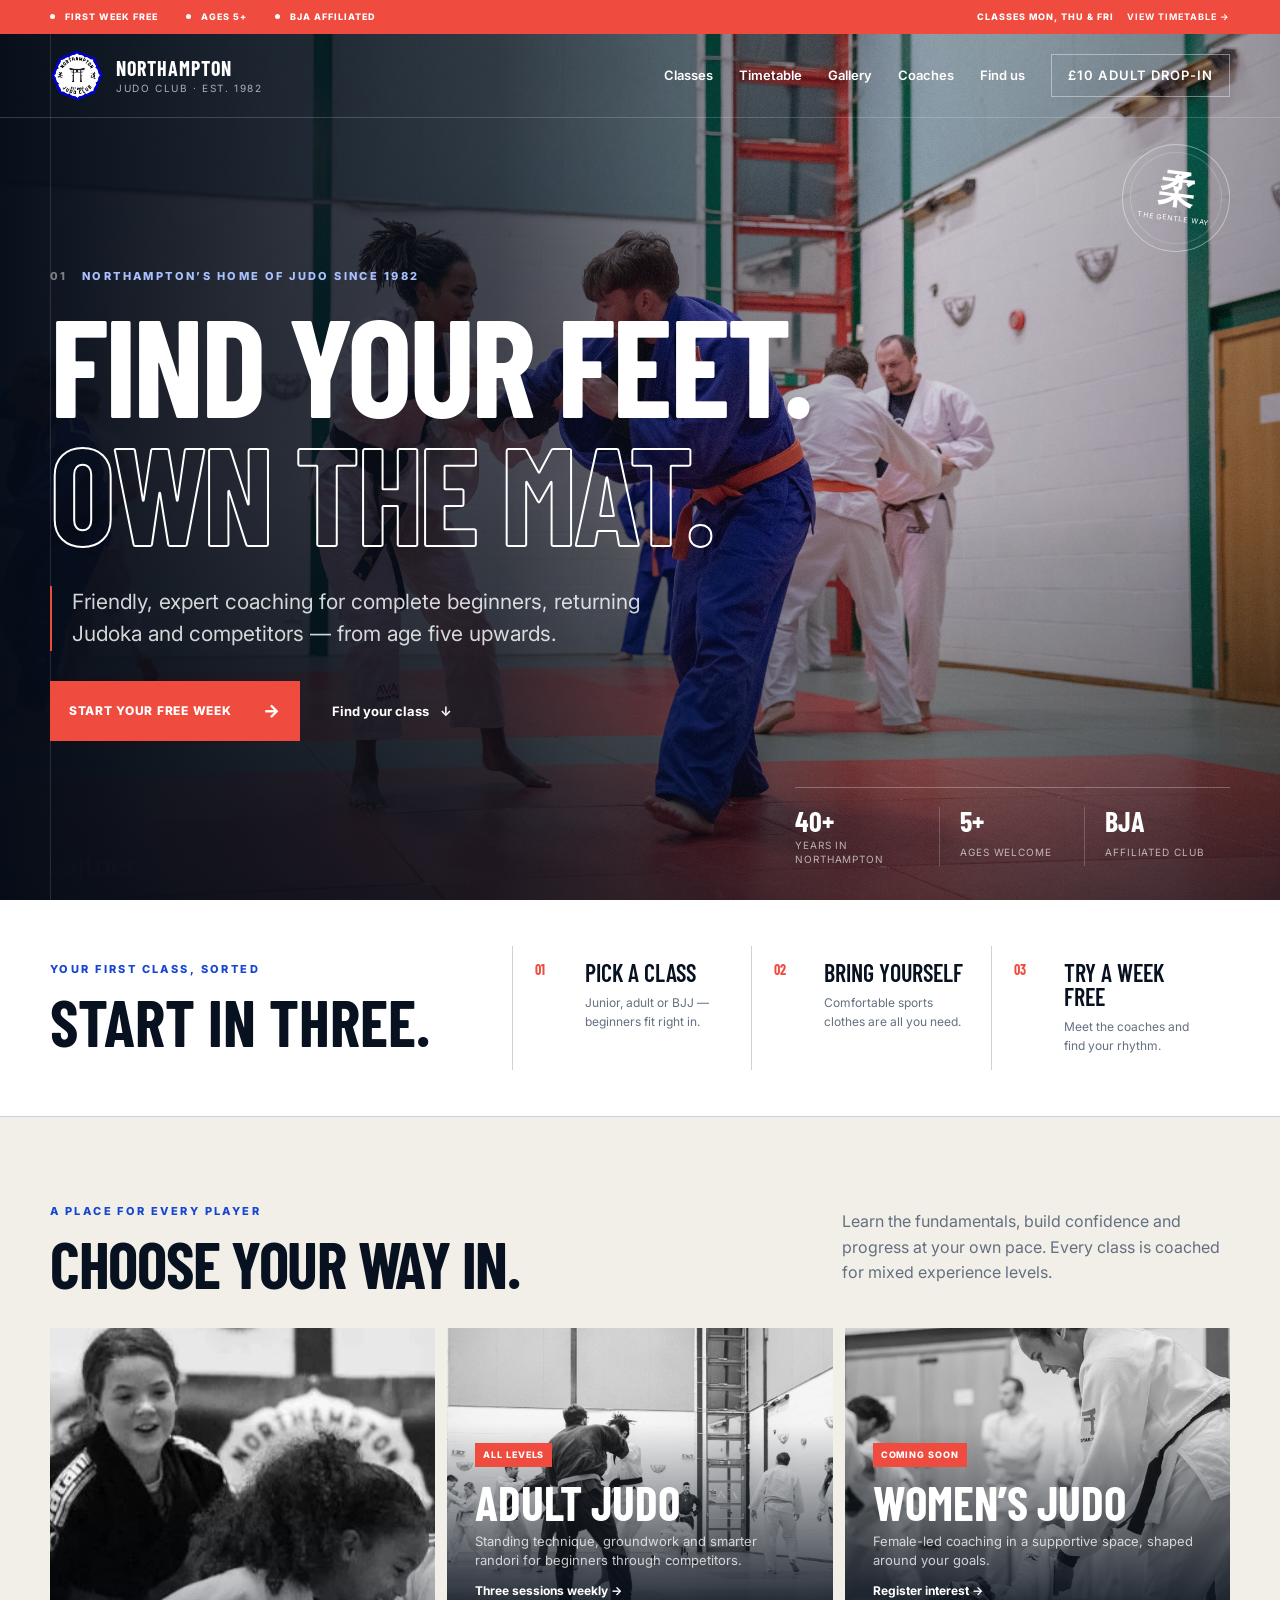
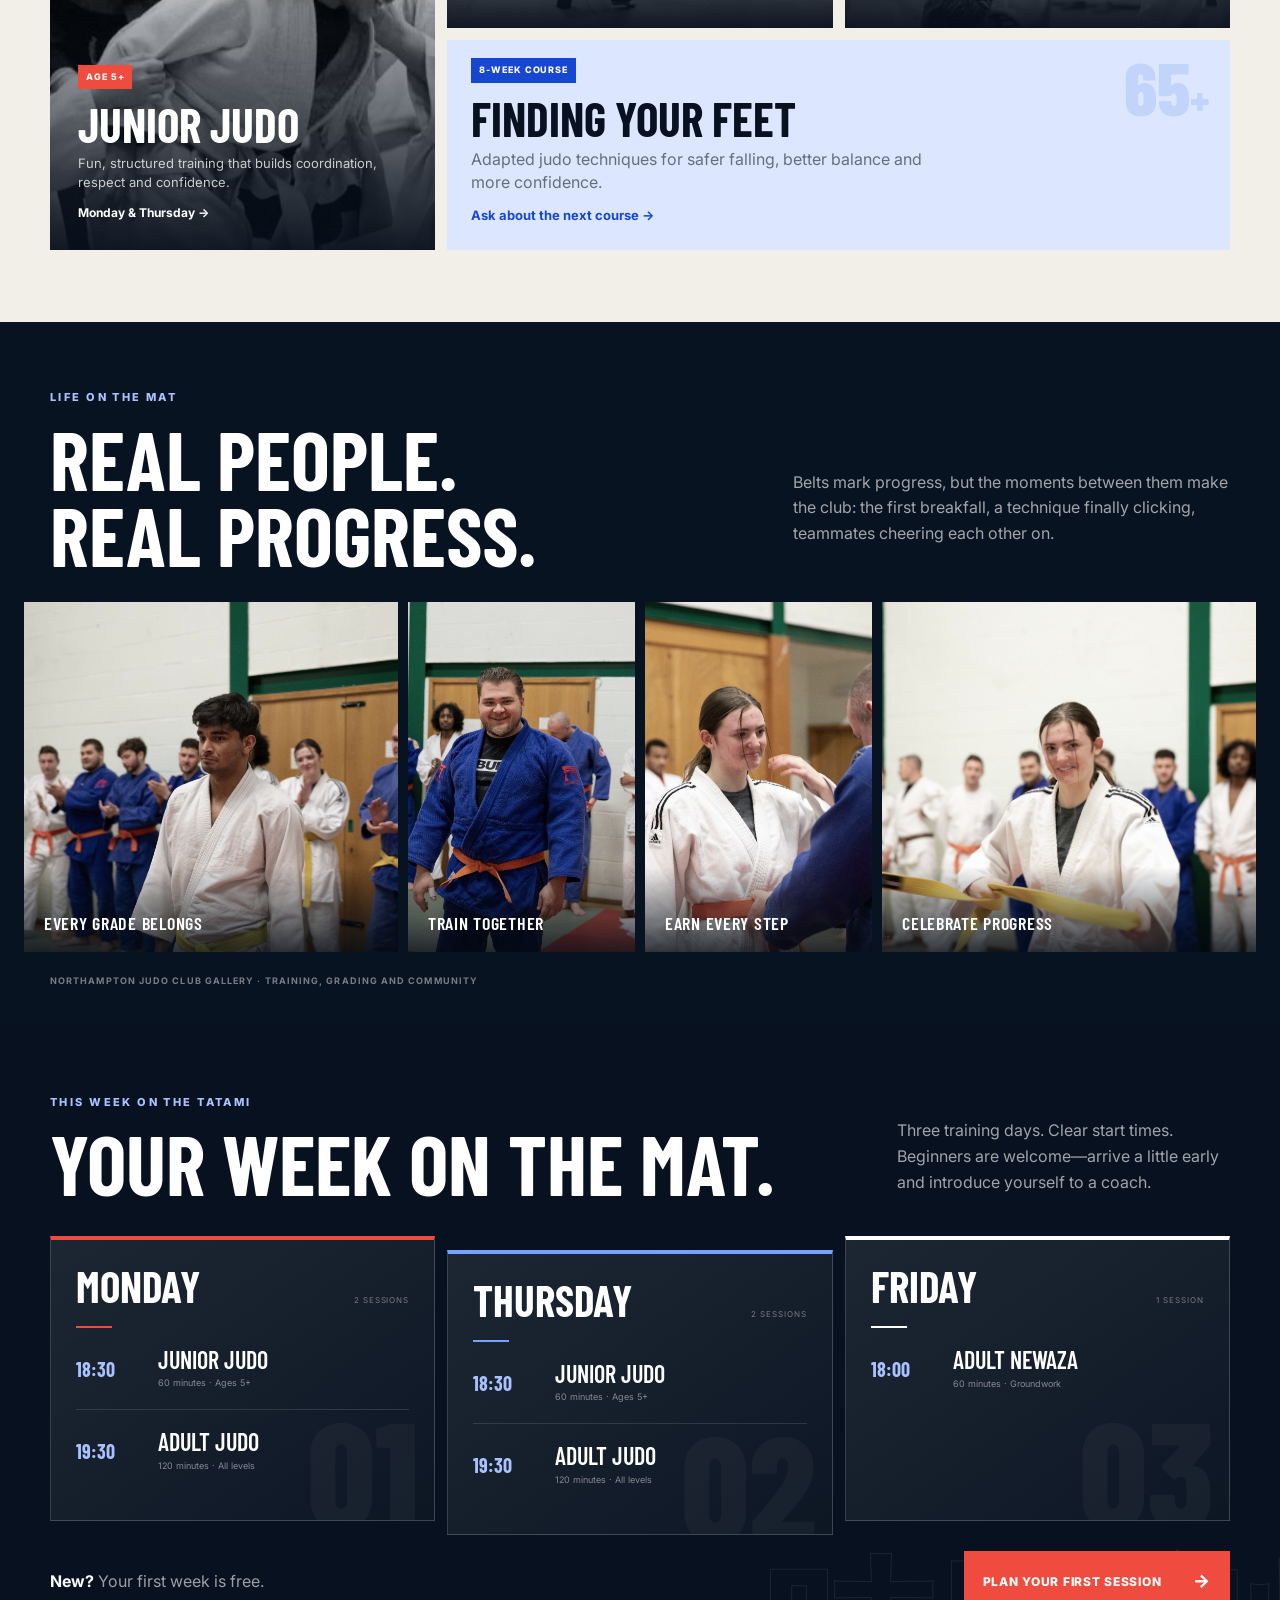
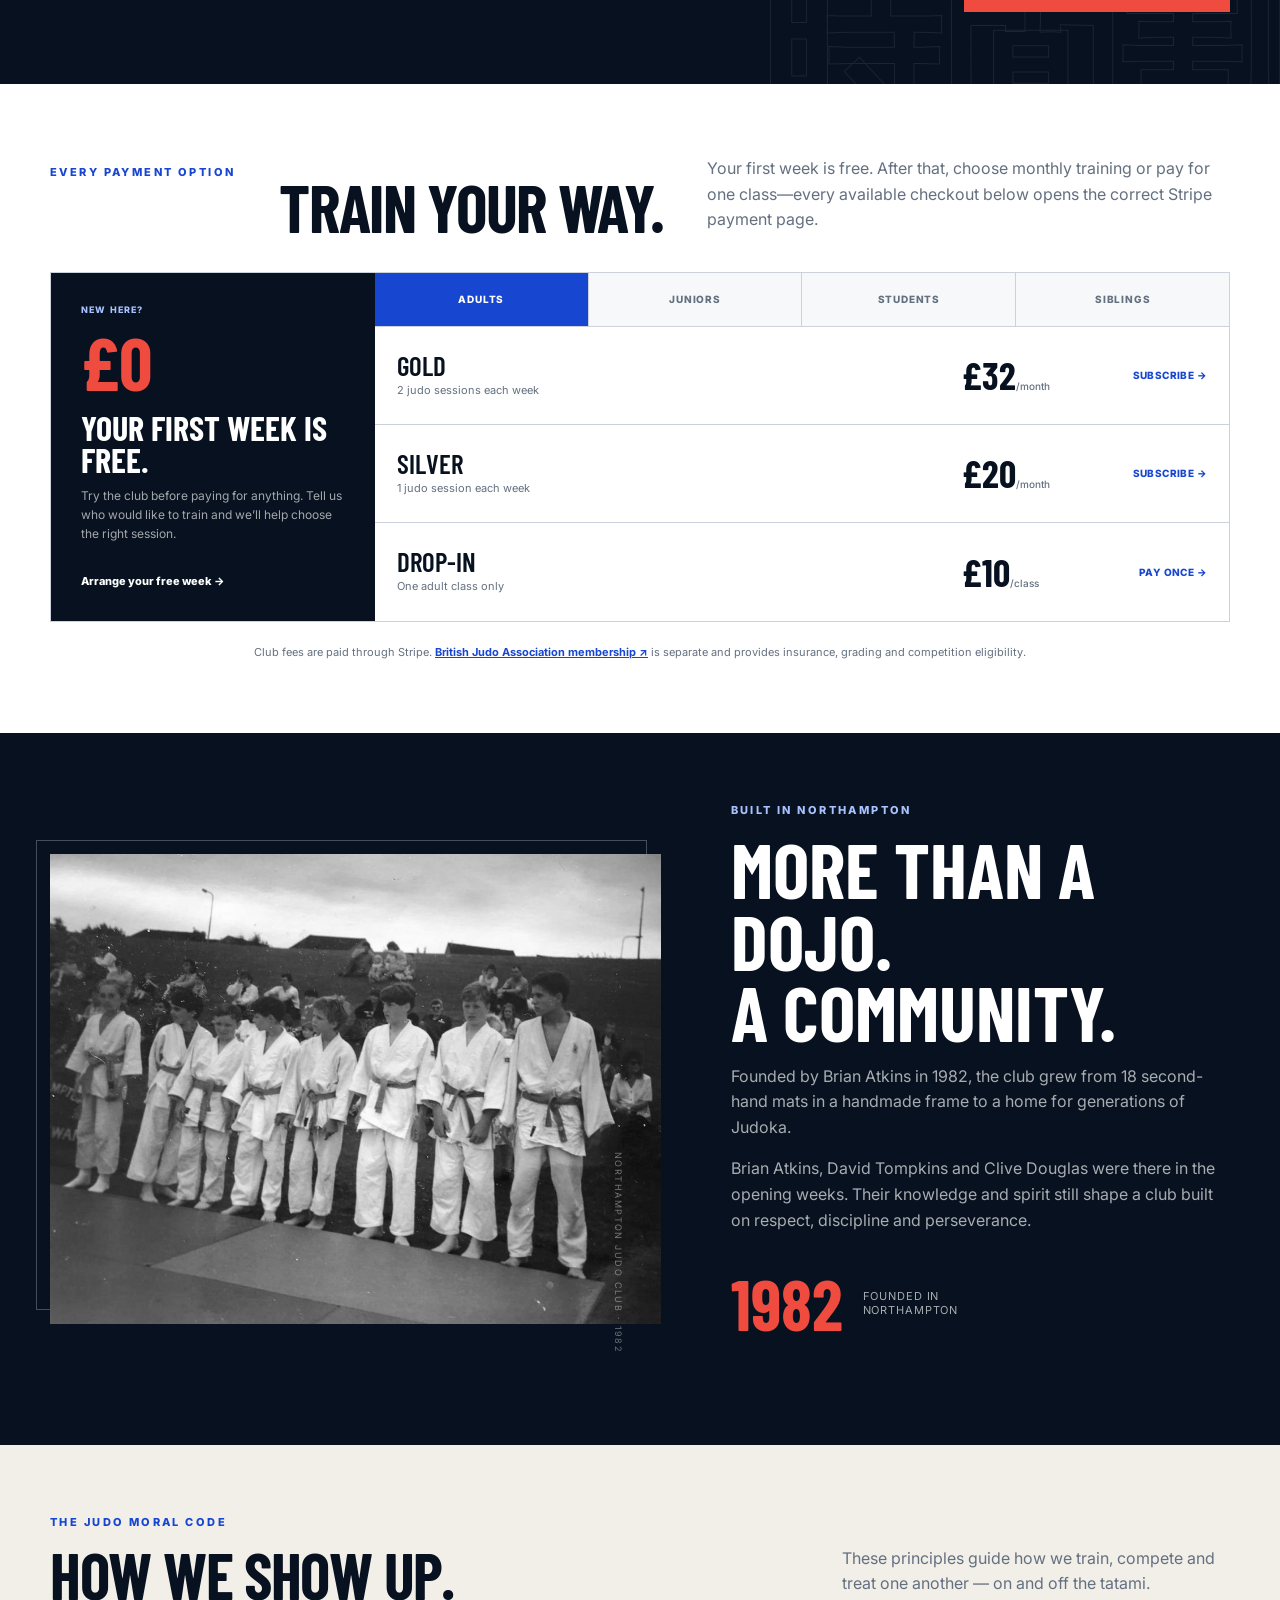
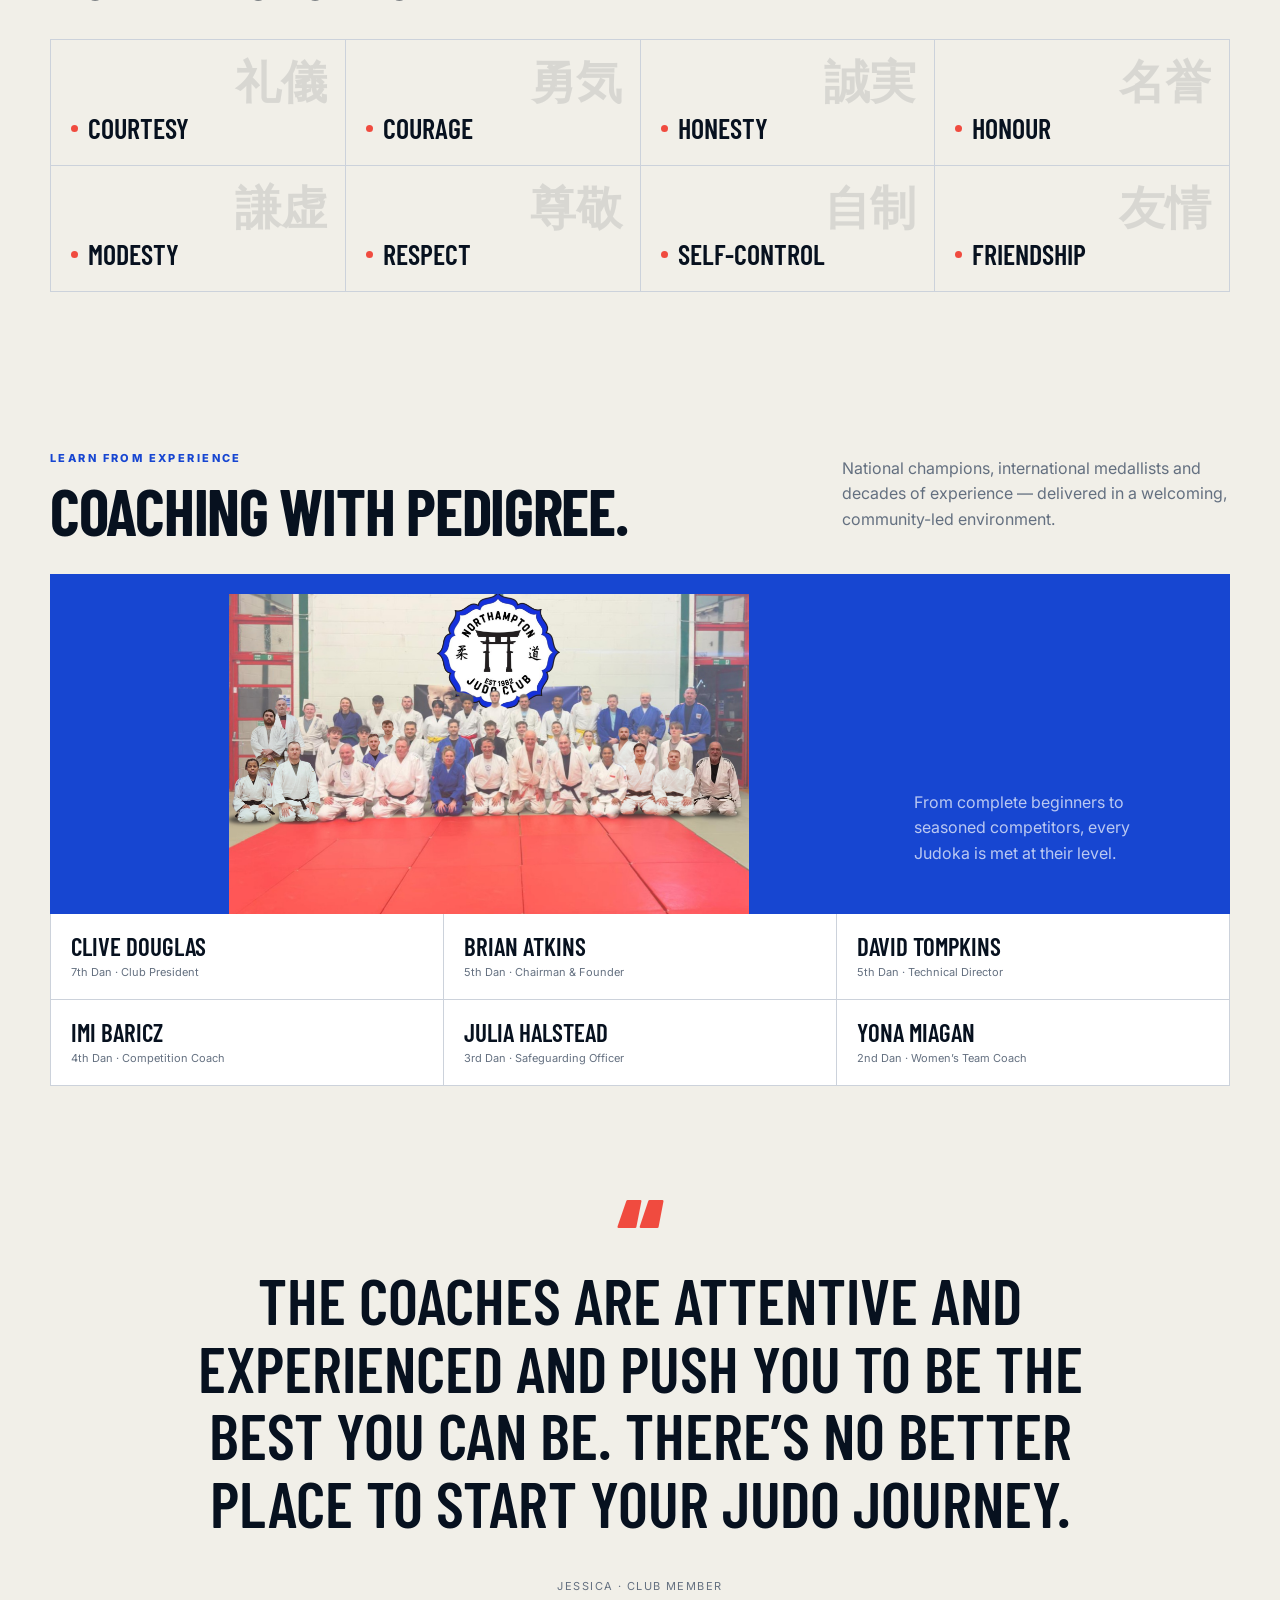
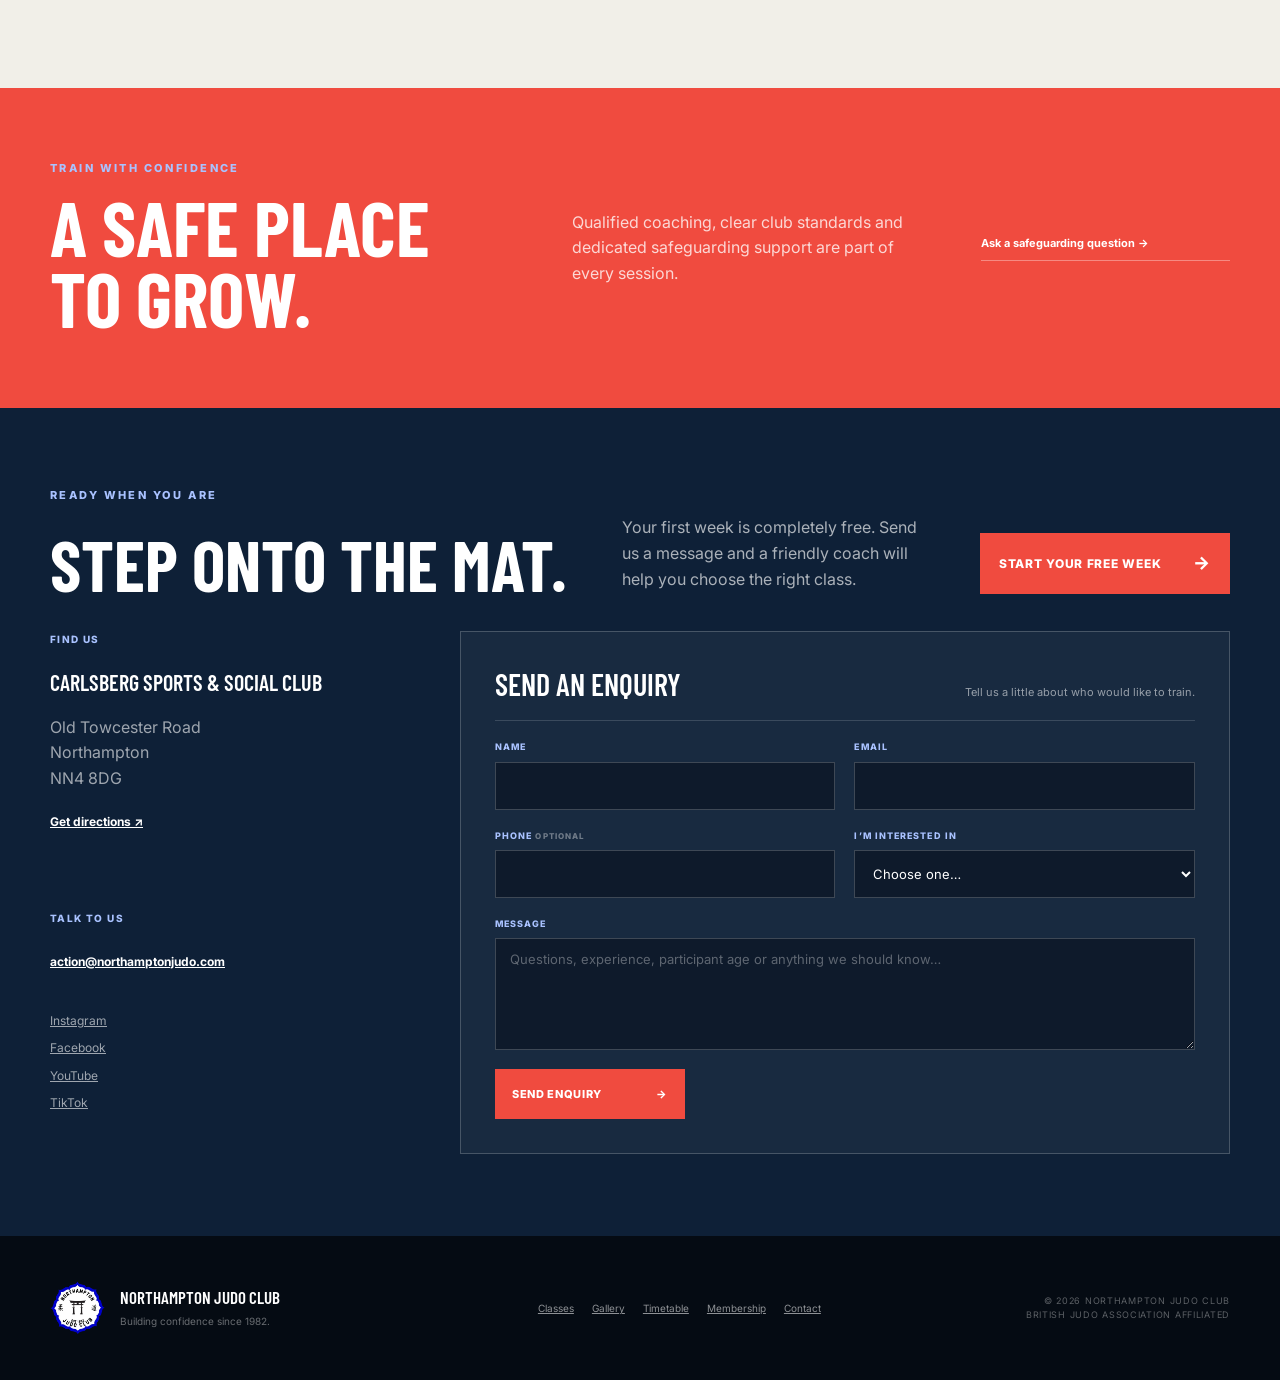
==== commit 7a6a87aa: "Redesign timetable and replace archive with gallery" ====
--- a/index.html
+++ b/index.html
@@ -15,12 +15,12 @@
   <link rel="preconnect" href="https://fonts.googleapis.com">
   <link rel="preconnect" href="https://fonts.gstatic.com" crossorigin>
   <link href="https://fonts.googleapis.com/css2?family=Barlow+Condensed:wght@500;600;700;800&family=Inter:wght@400;500;600;700&display=swap" rel="stylesheet">
-  <link rel="stylesheet" href="styles.css?v=20260914-2">
+  <link rel="stylesheet" href="styles.css?v=20260914-3">
 </head>
 <body>
   <a class="skip-link" href="#main">Skip to content</a>
   <div class="club-rail" aria-label="Club highlights">
-    <div class="wrap"><span>First week free</span><span>Ages 5+</span><span>BJA affiliated</span><a href="#timetable">Classes Mon–Fri <b>View timetable →</b></a></div>
+    <div class="wrap"><span>First week free</span><span>Ages 5+</span><span>BJA affiliated</span><a href="#timetable">Classes Mon, Thu & Fri <b>View timetable →</b></a></div>
   </div>
   <header class="site-header" data-header>
     <a class="brand" href="#top" aria-label="Northampton Judo Club home">
@@ -31,7 +31,7 @@
     <nav id="main-nav" class="main-nav" aria-label="Primary navigation">
       <a href="#classes">Classes</a>
       <a href="#timetable">Timetable</a>
-      <a href="#club">The club</a>
+      <a href="#gallery">Gallery</a>
       <a href="#coaches">Coaches</a>
       <a href="#contact">Find us</a>
       <a class="nav-cta" href="https://buy.stripe.com/4gw6rh62e3tS1a0aEQ" aria-label="Pay £10 for one adult drop-in class">£10 adult drop-in</a>
@@ -47,7 +47,7 @@
         <h1>Find your feet.<br><span>Own the mat.</span></h1>
         <p class="hero-copy">Friendly, expert coaching for complete beginners, returning Judoka and competitors — from age five upwards.</p>
         <div class="hero-actions">
-          <a class="button red" href="mailto:action@northamptonjudo.com?subject=Free%20judo%20trial">Start your free week <span>→</span></a>
+          <a class="button red" href="#contact" data-enquiry="Free first week">Start your free week <span>→</span></a>
           <a class="text-link light" href="#classes">Find your class <span>↓</span></a>
         </div>
       </div>
@@ -87,24 +87,20 @@
           </article>
           <article class="class-card image-card ladies-card">
             <img src="assets/images/ladies.jpg" alt="Women practising judo" loading="lazy">
-            <div class="class-overlay"><span>Coming soon</span><h3>Women’s judo</h3><p>Female-led coaching in a supportive space, shaped around your goals.</p><a href="mailto:action@northamptonjudo.com?subject=Ladies%20judo%20interest">Register interest →</a></div>
+            <div class="class-overlay"><span>Coming soon</span><h3>Women’s judo</h3><p>Female-led coaching in a supportive space, shaped around your goals.</p><a href="#contact" data-enquiry="Women’s judo">Register interest →</a></div>
           </article>
           <article class="class-card falls-card">
             <div class="number">65<span>+</span></div>
             <span class="pill">8-week course</span>
             <h3>Finding Your Feet</h3>
             <p>Adapted judo techniques for safer falling, better balance and more confidence.</p>
-            <a class="text-link" href="#contact">Ask about the next course →</a>
-          </article>
-          <article class="class-card origin-card">
-            <img src="assets/images/origin.png" alt="Origin Brazilian Jiu Jitsu" loading="lazy">
-            <div><span class="pill">Gi & No-Gi</span><h3>Origin BJJ</h3><p>Technical Jiu-Jitsu with a strong judo crossover, under the Nick Brooks Association.</p><a class="text-link light" href="#timetable">Tuesday & Friday →</a></div>
-          </article>
-        </div>
-      </div>
-    </section>
-
-    <section class="dojo-life" aria-labelledby="dojo-life-title">
+            <a class="text-link" href="#contact" data-enquiry="Finding Your Feet">Ask about the next course →</a>
+          </article>
+        </div>
+      </div>
+    </section>
+
+    <section class="dojo-life" id="gallery" aria-labelledby="dojo-life-title">
       <div class="wrap dojo-life-head">
         <div><p class="eyebrow light">Life on the mat</p><h2 id="dojo-life-title">Real people.<br>Real progress.</h2></div>
         <p>Belts mark progress, but the moments between them make the club: the first breakfall, a technique finally clicking, teammates cheering each other on.</p>
@@ -115,31 +111,21 @@
         <figure><img src="assets/archive/783d913b70ab-FW8A9528.jpg" alt="Coach presenting a belt to a judoka" loading="lazy"><figcaption>Earn every step</figcaption></figure>
         <figure class="reel-wide"><img src="assets/archive/e6072f76baf8-FW8A9525.jpg" alt="Judoka smiling with a new belt" loading="lazy"><figcaption>Celebrate progress</figcaption></figure>
       </div>
-      <div class="wrap gallery-link"><a class="text-link light" href="archive.html#media">Explore the club archive — 400+ photos →</a></div>
+      <div class="wrap gallery-link"><span>Northampton Judo Club gallery · Training, grading and community</span></div>
     </section>
 
     <section class="section timetable-section" id="timetable">
       <div class="wrap timetable-layout">
         <div class="schedule-intro">
-          <p class="eyebrow light">This week on the tatami</p>
-          <h2>Your week.<br>Your mat.</h2>
-          <p>New starters are welcome in every regular class. Pick a session, arrive a little early and introduce yourself to a coach.</p>
-          <div class="schedule-actions"><a class="button white" href="#contact">Start with a free week <span>→</span></a><a class="text-link light" href="#membership">View every payment option ↓</a></div>
-        </div>
-        <div class="schedule-wrap">
-          <div class="schedule-filters" aria-label="Filter timetable">
-            <button class="active" type="button" data-schedule-filter="all">All classes</button>
-            <button type="button" data-schedule-filter="junior">Juniors</button>
-            <button type="button" data-schedule-filter="adult">Adults</button>
-            <button type="button" data-schedule-filter="bjj">BJJ</button>
-          </div>
-          <div class="schedule-days" aria-label="Weekly class timetable">
-            <article class="day-card" data-day><header><strong>MON</strong><span>2 sessions</span></header><div class="session" data-class="junior"><time>18:30</time><div><b>Junior judo</b><small>60 min · Ages 5+</small></div></div><div class="session" data-class="adult"><time>19:30</time><div><b>Adult judo</b><small>120 min · All levels</small></div></div></article>
-            <article class="day-card" data-day><header><strong>TUE</strong><span>1 session</span></header><div class="session" data-class="bjj"><time>18:00</time><div><b>Origin BJJ</b><small>90 min · Gi & No-Gi</small></div></div></article>
-            <article class="day-card" data-day><header><strong>THU</strong><span>2 sessions</span></header><div class="session" data-class="junior"><time>18:30</time><div><b>Junior judo</b><small>60 min · Ages 5+</small></div></div><div class="session" data-class="adult"><time>19:30</time><div><b>Adult judo</b><small>120 min · All levels</small></div></div></article>
-            <article class="day-card" data-day><header><strong>FRI</strong><span>2 sessions</span></header><div class="session" data-class="adult"><time>18:00</time><div><b>Adult newaza</b><small>60 min · Groundwork</small></div></div><div class="session" data-class="bjj"><time>18:00</time><div><b>Origin BJJ</b><small>90 min · Gi</small></div></div></article>
-          </div>
-        </div>
+          <div><p class="eyebrow light">This week on the tatami</p><h2>Your week on the mat.</h2></div>
+          <p>Three training days. Clear start times. Beginners are welcome—arrive a little early and introduce yourself to a coach.</p>
+        </div>
+        <div class="schedule-days" aria-label="Weekly class timetable">
+          <article class="day-card" data-index="01"><header><strong>Monday</strong><span>2 sessions</span></header><div class="session"><time>18:30</time><div><b>Junior judo</b><small>60 minutes · Ages 5+</small></div></div><div class="session"><time>19:30</time><div><b>Adult judo</b><small>120 minutes · All levels</small></div></div></article>
+          <article class="day-card" data-index="02"><header><strong>Thursday</strong><span>2 sessions</span></header><div class="session"><time>18:30</time><div><b>Junior judo</b><small>60 minutes · Ages 5+</small></div></div><div class="session"><time>19:30</time><div><b>Adult judo</b><small>120 minutes · All levels</small></div></div></article>
+          <article class="day-card" data-index="03"><header><strong>Friday</strong><span>1 session</span></header><div class="session"><time>18:00</time><div><b>Adult newaza</b><small>60 minutes · Groundwork</small></div></div></article>
+        </div>
+        <div class="schedule-footer"><p><b>New?</b> Your first week is free.</p><a class="button red" href="#contact" data-enquiry="Free first week">Plan your first session <span>→</span></a></div>
       </div>
     </section>
 
@@ -147,7 +133,7 @@
       <div class="wrap">
         <div class="section-heading compact-heading"><p class="eyebrow">Every payment option</p><h2>Train your way.</h2><p>Your first week is free. After that, choose monthly training or pay for one class—every available checkout below opens the correct Stripe payment page.</p></div>
         <div class="pricing-shell">
-          <aside class="trial-card"><span>New here?</span><strong>£0</strong><h3>Your first week is free.</h3><p>Try the club before paying for anything. Tell us who would like to train and we’ll help choose the right session.</p><a href="#contact">Arrange your free week →</a></aside>
+          <aside class="trial-card"><span>New here?</span><strong>£0</strong><h3>Your first week is free.</h3><p>Try the club before paying for anything. Tell us who would like to train and we’ll help choose the right session.</p><a href="#contact" data-enquiry="Free first week">Arrange your free week →</a></aside>
           <div class="pricing-picker">
             <div class="pricing-tabs" role="tablist" aria-label="Choose membership type">
               <button class="active" type="button" role="tab" aria-selected="true" data-price-tab="adult">Adults</button>
@@ -168,7 +154,7 @@
             <div class="pricing-panel" data-price-panel="student" hidden>
               <a href="https://buy.stripe.com/5kA16X4Yad4sf0Q9AJ"><span><b>Gold</b><small>2 judo sessions each week</small></span><strong>£28<small>/month</small></strong><em>Subscribe →</em></a>
               <a href="https://buy.stripe.com/9AQ8zpcqC8Oc8CscMU"><span><b>Silver</b><small>1 judo session each week</small></span><strong>£16<small>/month</small></strong><em>Subscribe →</em></a>
-              <a href="#contact"><span><b>Drop-in</b><small>The old checkout was unavailable</small></span><strong>£8<small>/class</small></strong><em>Ask us →</em></a>
+              <a href="#contact" data-enquiry="Something else"><span><b>Drop-in</b><small>The old checkout was unavailable</small></span><strong>£8<small>/class</small></strong><em>Ask us →</em></a>
             </div>
             <div class="pricing-panel" data-price-panel="sibling" hidden>
               <a href="https://buy.stripe.com/00g02TgGS4xW5qgaEZ"><span><b>Gold</b><small>2 sessions each week</small></span><strong>£42<small>/month</small></strong><em>Subscribe →</em></a>
@@ -183,14 +169,13 @@
 
     <section class="section club-story" id="club">
       <div class="wrap story-grid">
-        <div class="story-photo"><img src="assets/images/history.jpg" alt="Historic Northampton Judo Club team photograph" loading="lazy"><span>Northampton Judo Club archive</span></div>
+        <div class="story-photo"><img src="assets/images/history.jpg" alt="Historic Northampton Judo Club team photograph" loading="lazy"><span>Northampton Judo Club · 1982</span></div>
         <div class="story-copy">
           <p class="eyebrow light">Built in Northampton</p>
           <h2>More than a dojo.<br>A community.</h2>
           <p>Founded by Brian Atkins in 1982, the club grew from 18 second-hand mats in a handmade frame to a home for generations of Judoka.</p>
           <p>Brian Atkins, David Tompkins and Clive Douglas were there in the opening weeks. Their knowledge and spirit still shape a club built on respect, discipline and perseverance.</p>
           <div class="story-stat"><strong>1982</strong><span>Founded in<br>Northampton</span></div>
-          <a class="text-link light" href="archive.html#our-history">Read the full club history →</a>
         </div>
       </div>
     </section>
@@ -207,7 +192,7 @@
     <section class="section coaches" id="coaches">
       <div class="wrap">
         <div class="section-heading split-heading"><div><p class="eyebrow">Learn from experience</p><h2>Coaching with pedigree.</h2></div><p>National champions, international medallists and decades of experience — delivered in a welcoming, community-led environment.</p></div>
-        <div class="team-feature"><img src="assets/images/team.png" alt="Northampton Judo Club coaching team" loading="lazy"><div><p>From complete beginners to seasoned competitors, every Judoka is met at their level.</p><a class="text-link light" href="archive.html#about-2">Meet the full coaching team →</a></div></div>
+        <div class="team-feature"><img src="assets/images/team.png" alt="Northampton Judo Club coaching team" loading="lazy"><div><p>From complete beginners to seasoned competitors, every Judoka is met at their level.</p></div></div>
         <div class="coach-list">
           <article><b>Clive Douglas</b><span>7th Dan · Club President</span></article>
           <article><b>Brian Atkins</b><span>5th Dan · Chairman & Founder</span></article>
@@ -231,20 +216,20 @@
       <div class="wrap trust-grid">
         <div><p class="eyebrow light">Train with confidence</p><h2 id="trust-title">A safe place to grow.</h2></div>
         <p>Qualified coaching, clear club standards and dedicated safeguarding support are part of every session.</p>
-        <div class="trust-links"><a href="archive.html#safeguarding">Safeguarding policy →</a><a href="archive.html#club-rules">Club rules →</a><a href="mailto:action@northamptonjudo.com?subject=Safeguarding%20question">Ask a question →</a></div>
+        <div class="trust-links"><a href="#contact" data-enquiry="Something else">Ask a safeguarding question →</a></div>
       </div>
     </section>
 
     <section class="contact" id="contact">
       <div class="wrap contact-grid">
-        <div><p class="eyebrow light">Ready when you are</p><h2>Step onto<br>the mat.</h2><p>Your first week is completely free. Send us a message and a friendly coach will help you choose the right class.</p><a class="button red" href="mailto:action@northamptonjudo.com?subject=Free%20judo%20trial">Start your free week <span>→</span></a></div>
+        <div class="contact-intro"><p class="eyebrow light">Ready when you are</p><h2>Step onto the mat.</h2><p>Your first week is completely free. Send us a message and a friendly coach will help you choose the right class.</p><a class="button red" href="#enquiry-form" data-enquiry="Free first week">Start your free week <span>→</span></a></div>
         <!-- Replace YOUR_FORM_ID with the ID from the Formspree Integration screen. -->
-        <form class="contact-form" action="https://formspree.io/f/YOUR_FORM_ID" method="POST" data-formspree-form>
+        <form class="contact-form" id="enquiry-form" action="https://formspree.io/f/YOUR_FORM_ID" method="POST" data-formspree-form>
           <div class="form-heading"><span>Send an enquiry</span><p>Tell us a little about who would like to train.</p></div>
           <label><span>Name</span><input type="text" name="name" autocomplete="name" required></label>
           <label><span>Email</span><input type="email" name="email" autocomplete="email" required></label>
           <label><span>Phone <small>optional</small></span><input type="tel" name="phone" autocomplete="tel"></label>
-          <label><span>I’m interested in</span><select name="enquiry" required><option value="">Choose one…</option><option>Free first week</option><option>Junior judo</option><option>Adult judo</option><option>Women’s judo</option><option>Finding Your Feet</option><option>Origin BJJ</option><option>Something else</option></select></label>
+          <label><span>I’m interested in</span><select name="enquiry" required><option value="">Choose one…</option><option>Free first week</option><option>Junior judo</option><option>Adult judo</option><option>Women’s judo</option><option>Finding Your Feet</option><option>Something else</option></select></label>
           <label class="form-message"><span>Message</span><textarea name="message" rows="4" required placeholder="Questions, experience, participant age or anything we should know…"></textarea></label>
           <input type="hidden" name="_subject" value="New Northampton Judo Club enquiry">
           <div class="form-submit"><button type="submit">Send enquiry <span>→</span></button><p id="form-status" role="status" aria-live="polite" data-form-status></p></div>
@@ -256,12 +241,12 @@
   </main>
 
   <footer class="site-footer">
-    <div class="wrap footer-grid"><div class="footer-brand"><img src="assets/images/logo.png" alt=""><p>Northampton Judo Club<br><span>Building confidence since 1982.</span></p></div><nav aria-label="Footer"><a href="#classes">Classes</a><a href="#timetable">Timetable</a><a href="archive.html">Full content archive</a><a href="archive.html#safeguarding">Safeguarding</a><a href="archive.html#club-rules">Club rules</a><a href="archive.html#privacy-policy">Privacy</a></nav><p class="copyright">© <span data-year></span> Northampton Judo Club<br>British Judo Association affiliated</p></div>
+    <div class="wrap footer-grid"><div class="footer-brand"><img src="assets/images/logo.png" alt=""><p>Northampton Judo Club<br><span>Building confidence since 1982.</span></p></div><nav aria-label="Footer"><a href="#classes">Classes</a><a href="#gallery">Gallery</a><a href="#timetable">Timetable</a><a href="#membership">Membership</a><a href="#contact">Contact</a></nav><p class="copyright">© <span data-year></span> Northampton Judo Club<br>British Judo Association affiliated</p></div>
   </footer>
-  <a class="mobile-book" href="mailto:action@northamptonjudo.com?subject=Free%20judo%20trial">Start your free week <span>→</span></a>
+  <a class="mobile-book" href="#contact" data-enquiry="Free first week">Start your free week <span>→</span></a>
   <script type="application/ld+json">
   {"@context":"https://schema.org","@type":"SportsActivityLocation","name":"Northampton Judo Club","description":"Friendly judo coaching for juniors and adults in Northampton, established 1982.","url":"https://0riceisnice0-hash.github.io/Northampton-Judo-Club/","email":"action@northamptonjudo.com","address":{"@type":"PostalAddress","streetAddress":"Carlsberg Sports & Social Club, Old Towcester Road","addressLocality":"Northampton","postalCode":"NN4 8DG","addressCountry":"GB"}}
   </script>
-  <script src="script.js?v=20260914-2"></script>
+  <script src="script.js?v=20260914-3"></script>
 </body>
 </html>
--- a/styles.css
+++ b/styles.css
@@ -78,6 +78,7 @@
 .section-heading > p:last-child { color: var(--muted); max-width: 560px; margin: 20px 0 0; }
 .split-heading { display: grid; grid-template-columns: 1.3fr .7fr; gap: 70px; align-items: end; }
 .split-heading > p { padding-bottom: 8px; }
+.split-heading h2 { font-size: clamp(48px, 5vw, 68px); white-space: nowrap; }
 
 .classes { background: var(--cream); }
 .class-grid { display: grid; grid-template-columns: repeat(3, 1fr); grid-template-rows: 300px 210px; gap: 12px; }
@@ -99,17 +100,17 @@
 .falls-card .number span { font-size: 45px; }
 .falls-card .pill { background: var(--blue); }
 .falls-card p { color: var(--muted); max-width: 460px; }
-.falls-card { grid-column: 2; grid-row: 2; }
+.falls-card { grid-column: 2 / 4; grid-row: 2; }
 .origin-card { grid-column: 3; grid-row: 2; display: grid; grid-template-columns: 90px 1fr; align-items: center; gap: 20px; padding: 24px; color: white; background: var(--ink); }
 .origin-card img { max-height: 105px; width: 100%; object-fit: contain; }
 .origin-card .pill { background: var(--red); }
 .origin-card p { color: rgb(255 255 255 / .68); max-width: 500px; }
 
-.timetable-section { color: white; background: var(--blue); }
-.timetable-layout { display: grid; grid-template-columns: .62fr 1.38fr; gap: clamp(50px, 6vw, 78px); align-items: center; }
-.schedule-intro { position: sticky; top: 110px; align-self: start; }
-.schedule-intro h2 { font-size: clamp(64px, 7vw, 100px); }
-.schedule-intro > p:not(.eyebrow) { max-width: 370px; color: rgb(255 255 255 / .7); margin: 20px 0; }
+.timetable-section { color: white; background: var(--ink); }
+.timetable-layout { display: block; }
+.schedule-intro { position: static; display: grid; grid-template-columns: 1.4fr .6fr; gap: 70px; align-items: end; }
+.schedule-intro h2 { font-size: clamp(58px, 6.5vw, 84px); white-space: nowrap; }
+.schedule-intro > p { max-width: 410px; margin: 0 0 7px; color: rgb(255 255 255 / .62); }
 .schedule-intro .drop-in-note { display: block; max-width: 260px; margin-top: 12px; color: rgb(255 255 255 / .62); font-size: 10px; letter-spacing: .04em; }
 .schedule { border-top: 1px solid rgb(255 255 255 / .4); }
 .schedule-row { display: grid; grid-template-columns: 65px 155px 1fr; gap: 18px; align-items: center; min-height: 92px; border-bottom: 1px solid rgb(255 255 255 / .22); }
@@ -121,8 +122,9 @@
 .schedule-row small { color: rgb(255 255 255 / .55); }
 
 .membership { background: white; }
-.compact-heading { display: grid; grid-template-columns: .55fr 1fr .9fr; gap: 24px 44px; align-items: end; }
+.compact-heading { display: grid; grid-template-columns: max-content max-content 1fr; gap: 24px 44px; align-items: end; }
 .compact-heading .eyebrow { align-self: start; padding-top: 11px; }
+.compact-heading h2 { font-size: clamp(50px, 5.2vw, 70px); white-space: nowrap; }
 .compact-heading > p:last-child { margin: 0 0 5px; }
 .pricing-shell { display: grid; grid-template-columns: .55fr 1.45fr; min-height: 350px; border: 1px solid var(--line); overflow: hidden; }
 .trial-card { display: flex; flex-direction: column; align-items: flex-start; padding: 30px; color: white; background: var(--ink); }
@@ -209,11 +211,13 @@
 blockquote { max-width: 930px; margin: 20px auto 35px; font: 600 clamp(36px, 5vw, 64px)/1.06 var(--display); text-transform: uppercase; }
 cite { font-style: normal; color: var(--muted); font-size: 11px; text-transform: uppercase; letter-spacing: .13em; }
 
-.contact { padding: 110px 0; color: white; background: var(--ink-2); }
-.contact-grid { display: grid; grid-template-columns: .78fr 1fr 1fr; gap: 44px 64px; }
-.contact-grid > div:first-child { grid-row: 1 / 3; }
-.contact h2 { font-size: clamp(64px, 7vw, 100px); }
-.contact-grid > div:first-child > p:not(.eyebrow) { max-width: 490px; color: rgb(255 255 255 / .65); margin: 25px 0; }
+.contact { padding: 82px 0; color: white; background: var(--ink-2); }
+.contact-grid { display: grid; grid-template-columns: .62fr 1.38fr; gap: 34px 64px; }
+.contact-intro { grid-column: 1 / -1; display: grid; grid-template-columns: auto 1fr auto; gap: 10px 55px; align-items: end; }
+.contact-intro .eyebrow { grid-column: 1; grid-row: 1; margin-bottom: 4px; }
+.contact h2 { grid-column: 1; grid-row: 2; font-size: clamp(52px, 5.5vw, 72px); white-space: nowrap; }
+.contact-intro > p:not(.eyebrow) { grid-column: 2; grid-row: 2; max-width: 490px; margin: 0 0 5px; color: rgb(255 255 255 / .65); }
+.contact-intro > .button { grid-column: 3; grid-row: 2; margin-bottom: 3px; }
 .contact address, .contact-details { font-style: normal; }
 .contact address > span, .contact-details > span { display: block; margin-bottom: 22px; color: #a9c2ff; font-size: 10px; text-transform: uppercase; letter-spacing: .14em; font-weight: 800; }
 .contact address strong { font: 600 22px var(--display); text-transform: uppercase; }
@@ -222,7 +226,9 @@
 .contact-details > a { word-break: break-word; }
 .socials { display: grid; margin-top: 38px; gap: 8px; }
 .socials a { color: rgb(255 255 255 / .6); font-size: 12px; }
-.contact-form { grid-column: 2 / 4; display: grid; grid-template-columns: 1fr 1fr; gap: 19px; padding: 34px; border: 1px solid rgb(255 255 255 / .2); background: rgb(255 255 255 / .045); }
+.contact address { grid-column: 1; grid-row: 2; }
+.contact-details { grid-column: 1; grid-row: 3; }
+.contact-form { grid-column: 2; grid-row: 2 / 4; display: grid; grid-template-columns: 1fr 1fr; gap: 19px; padding: 34px; border: 1px solid rgb(255 255 255 / .2); background: rgb(255 255 255 / .045); }
 .form-heading { grid-column: 1 / -1; display: flex; align-items: baseline; justify-content: space-between; gap: 20px; padding-bottom: 18px; border-bottom: 1px solid rgb(255 255 255 / .15); }
 .form-heading span { font: 600 30px var(--display); text-transform: uppercase; }
 .form-heading p { margin: 0; color: rgb(255 255 255 / .55); font-size: 11px; }
@@ -419,26 +425,32 @@
 .photo-reel figure:not(:hover) img { filter: saturate(.7); }
 .photo-reel figure:hover img { transform: scale(1.035); }
 .photo-reel figcaption { position: absolute; inset: auto 0 0; padding: 45px 20px 18px; background: linear-gradient(transparent, rgb(3 9 17 / .8)); font: 600 18px var(--display); text-transform: uppercase; letter-spacing: .04em; }
-.gallery-link { margin-top: 22px; }
-
-.timetable-section { background: linear-gradient(135deg, #1645cb 0%, #0d35a7 100%); }
-.schedule-wrap { min-width: 0; }
-.schedule-filters { display: flex; gap: 8px; margin-bottom: 20px; }
-.schedule-filters button { padding: 10px 13px; border: 1px solid rgb(255 255 255 / .32); color: white; background: transparent; cursor: pointer; font: 800 9px var(--body); text-transform: uppercase; letter-spacing: .09em; }
-.schedule-filters button:hover, .schedule-filters button.active { background: white; color: var(--blue); border-color: white; }
-.schedule-actions { display: grid; justify-items: start; gap: 13px; }
-.schedule-days { display: grid; grid-template-columns: 1fr 1fr; gap: 10px; }
-.day-card { min-width: 0; padding: 19px 20px 7px; border: 1px solid rgb(255 255 255 / .24); background: rgb(255 255 255 / .055); }
-.day-card[hidden], .session[hidden] { display: none; }
-.day-card header { display: flex; align-items: baseline; justify-content: space-between; padding-bottom: 13px; }
-.day-card header strong { font: 700 31px/1 var(--display); }
-.day-card header span { color: rgb(255 255 255 / .5); font-size: 9px; letter-spacing: .08em; text-transform: uppercase; }
-.session { display: grid; grid-template-columns: 60px 1fr; gap: 13px; align-items: center; min-height: 67px; border-top: 1px solid rgb(255 255 255 / .18); transition: background .2s ease, padding .2s ease; }
-.session:hover { padding-inline: 8px; background: rgb(255 255 255 / .07); }
-.session time { font-size: 12px; font-weight: 700; }
-.session div { min-width: 0; display: grid; }
-.session b { font: 600 21px/1.15 var(--display); text-transform: uppercase; }
-.session small { overflow: hidden; color: rgb(255 255 255 / .52); font-size: 9px; text-overflow: ellipsis; white-space: nowrap; }
+.gallery-link { margin-top: 22px; color: rgb(255 255 255 / .45); font-size: 9px; font-weight: 700; letter-spacing: .12em; text-transform: uppercase; }
+
+.timetable-section { position: relative; overflow: hidden; background: #07111f; }
+.timetable-section::before { content: "時間割"; position: absolute; right: -20px; bottom: -55px; color: transparent; opacity: .08; font: 800 180px/1 serif; -webkit-text-stroke: 1px white; pointer-events: none; }
+.schedule-days { position: relative; z-index: 1; display: grid; grid-template-columns: repeat(3, 1fr); gap: 12px; margin-top: 34px; }
+.day-card { position: relative; min-width: 0; min-height: 285px; overflow: hidden; padding: 25px 25px 15px; border: 1px solid rgb(255 255 255 / .17); border-top: 4px solid var(--red); background: linear-gradient(145deg, rgb(255 255 255 / .09), rgb(255 255 255 / .025)); transition: transform .25s ease, border-color .25s ease; }
+.day-card:nth-child(2) { border-top-color: #7aa0ff; transform: translateY(14px); }
+.day-card:nth-child(3) { border-top-color: white; }
+.day-card:hover { z-index: 2; transform: translateY(-5px); border-color: rgb(255 255 255 / .48); }
+.day-card:nth-child(2):hover { transform: translateY(5px); }
+.day-card::before { content: attr(data-index); position: absolute; right: 15px; bottom: -24px; color: white; opacity: .035; font: 800 150px/1 var(--display); }
+.day-card header { position: relative; display: flex; align-items: baseline; justify-content: space-between; padding-bottom: 20px; }
+.day-card header::after { content: ""; position: absolute; inset: auto 0 0; width: 36px; height: 2px; background: var(--red); }
+.day-card:nth-child(2) header::after { background: #7aa0ff; }
+.day-card:nth-child(3) header::after { background: white; }
+.day-card header strong { font: 700 43px/1 var(--display); text-transform: uppercase; }
+.day-card header span { color: rgb(255 255 255 / .42); font-size: 8px; letter-spacing: .12em; text-transform: uppercase; }
+.session { position: relative; display: grid; grid-template-columns: 70px 1fr; gap: 12px; align-items: center; min-height: 82px; border-bottom: 1px solid rgb(255 255 255 / .12); }
+.session:last-child { border-bottom: 0; }
+.session time { color: #a9c2ff; font: 700 20px/1 var(--display); }
+.session div { min-width: 0; display: grid; gap: 4px; }
+.session b { font: 600 24px/1.05 var(--display); text-transform: uppercase; }
+.session small { color: rgb(255 255 255 / .48); font-size: 9px; }
+.schedule-footer { position: relative; z-index: 1; display: flex; align-items: center; justify-content: space-between; margin-top: 30px; }
+.schedule-footer p { margin: 0; color: rgb(255 255 255 / .6); }
+.schedule-footer p b { color: white; }
 
 .price-grid article { position: relative; overflow: hidden; }
 .price-grid article::after { content: ""; position: absolute; width: 140px; height: 140px; right: -75px; bottom: -75px; border: 22px solid var(--blue-light); border-radius: 50%; opacity: .55; }
@@ -476,7 +488,15 @@
   .compact-heading { grid-template-columns: 1fr; gap: 5px; }
   .compact-heading .eyebrow { padding-top: 0; }
   .compact-heading > p:last-child { margin-top: 10px; }
-  .trust-links { grid-template-columns: repeat(3, 1fr); }
+  .compact-heading h2, .split-heading h2 { white-space: normal; }
+  .schedule-intro { grid-template-columns: 1fr; gap: 20px; }
+  .schedule-intro h2 { white-space: normal; }
+  .schedule-days { grid-template-columns: 1fr 1fr; }
+  .day-card:nth-child(2) { transform: none; }
+  .contact-intro { display: block; }
+  .contact-intro > p:not(.eyebrow) { margin: 20px 0; }
+  .contact h2 { white-space: normal; }
+  .trust-links { grid-template-columns: 1fr; }
 }
 
 @media (max-width: 560px) {
@@ -504,10 +524,13 @@
   .dojo-life h2 { font-size: 62px; }
   .photo-reel { display: flex; overflow-x: auto; scroll-snap-type: x mandatory; padding-bottom: 12px; }
   .photo-reel figure { flex: 0 0 82vw; height: 430px; scroll-snap-align: center; }
-  .schedule-filters { overflow-x: auto; padding-bottom: 6px; }
-  .schedule-filters button { white-space: nowrap; }
   .schedule-days { grid-template-columns: 1fr; }
-  .day-card { padding-inline: 17px; }
+  .schedule-intro h2 { font-size: 40px; white-space: nowrap; }
+  .day-card { min-height: auto; padding: 22px 20px 12px; }
+  .day-card header strong { font-size: 38px; }
+  .schedule-footer { align-items: stretch; flex-direction: column; gap: 18px; }
+  .schedule-footer .button { width: 100%; }
+  .compact-heading h2, .split-heading h2, .contact h2 { font-size: 50px; white-space: normal; }
   .pricing-shell { margin-inline: -1px; }
   .pricing-tabs { display: grid; grid-template-columns: 1fr 1fr; }
   .pricing-tabs button { min-height: 48px; border-bottom: 1px solid var(--line); }
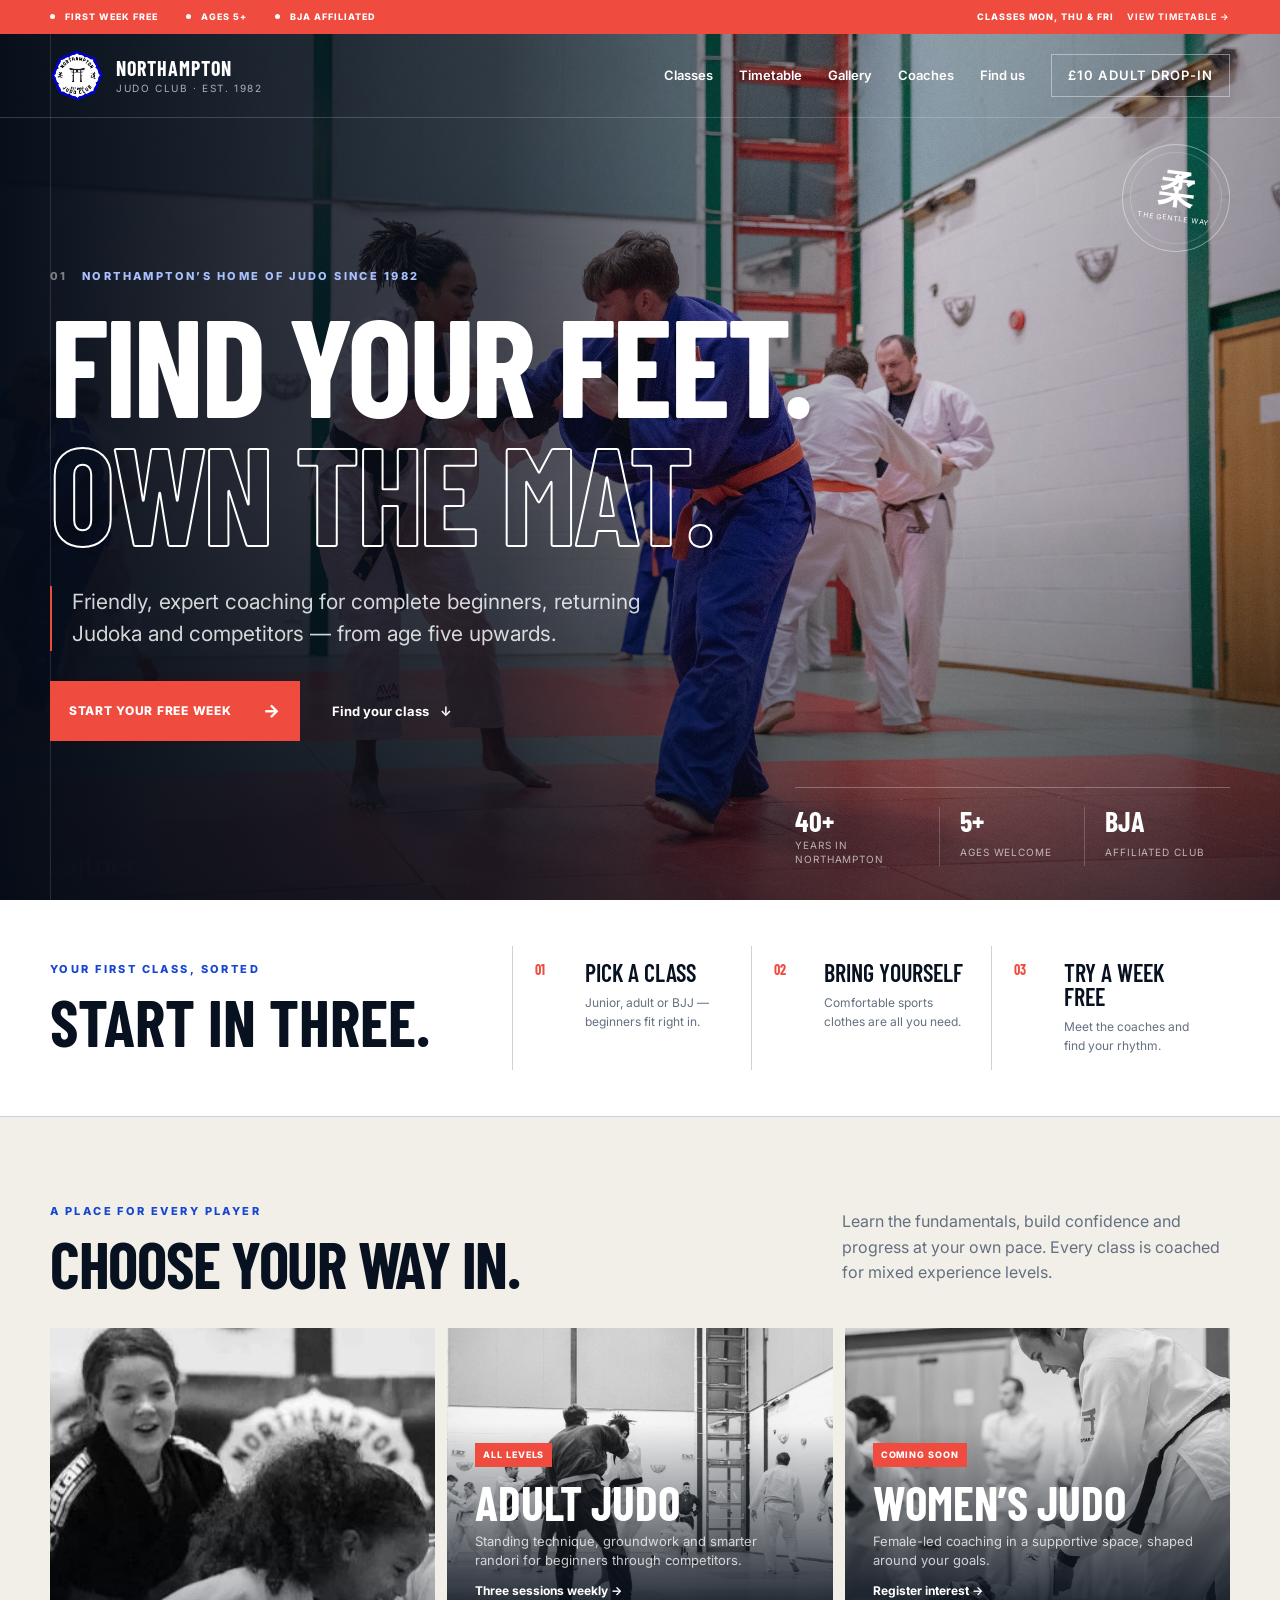
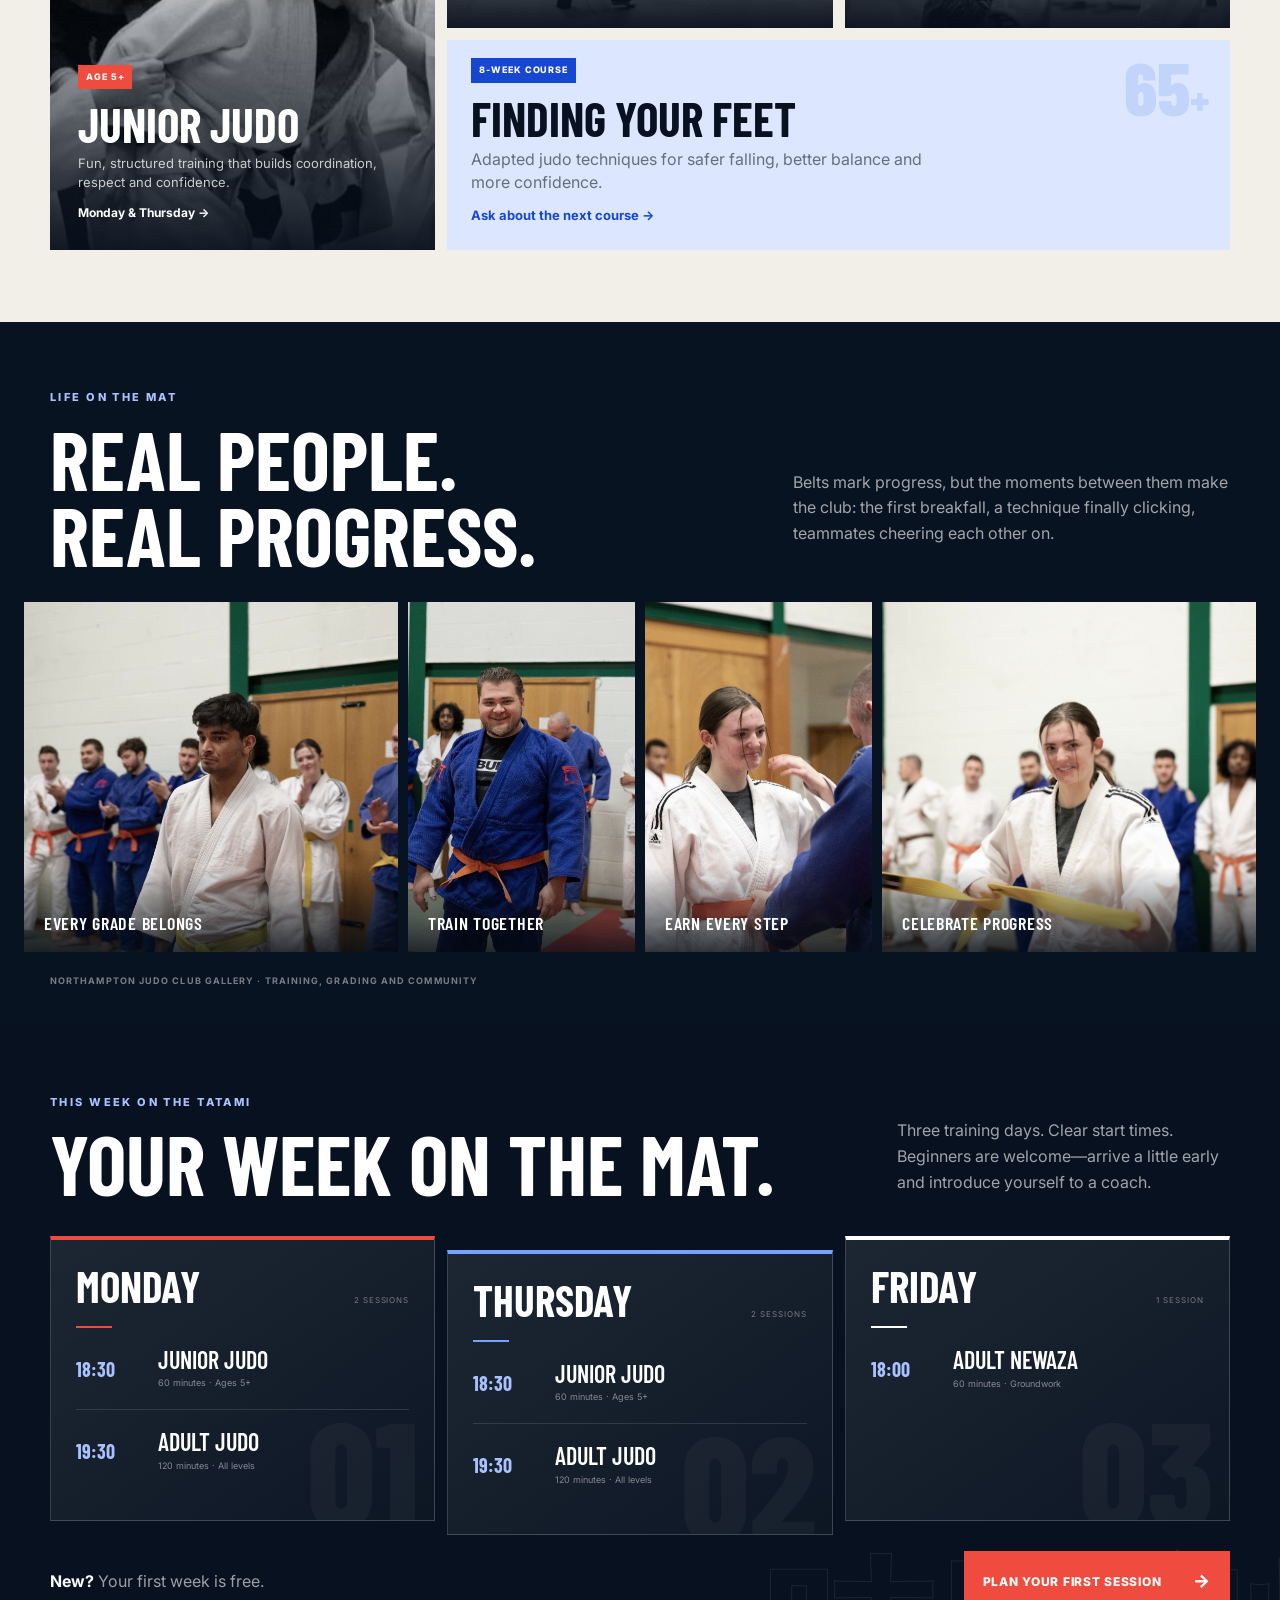
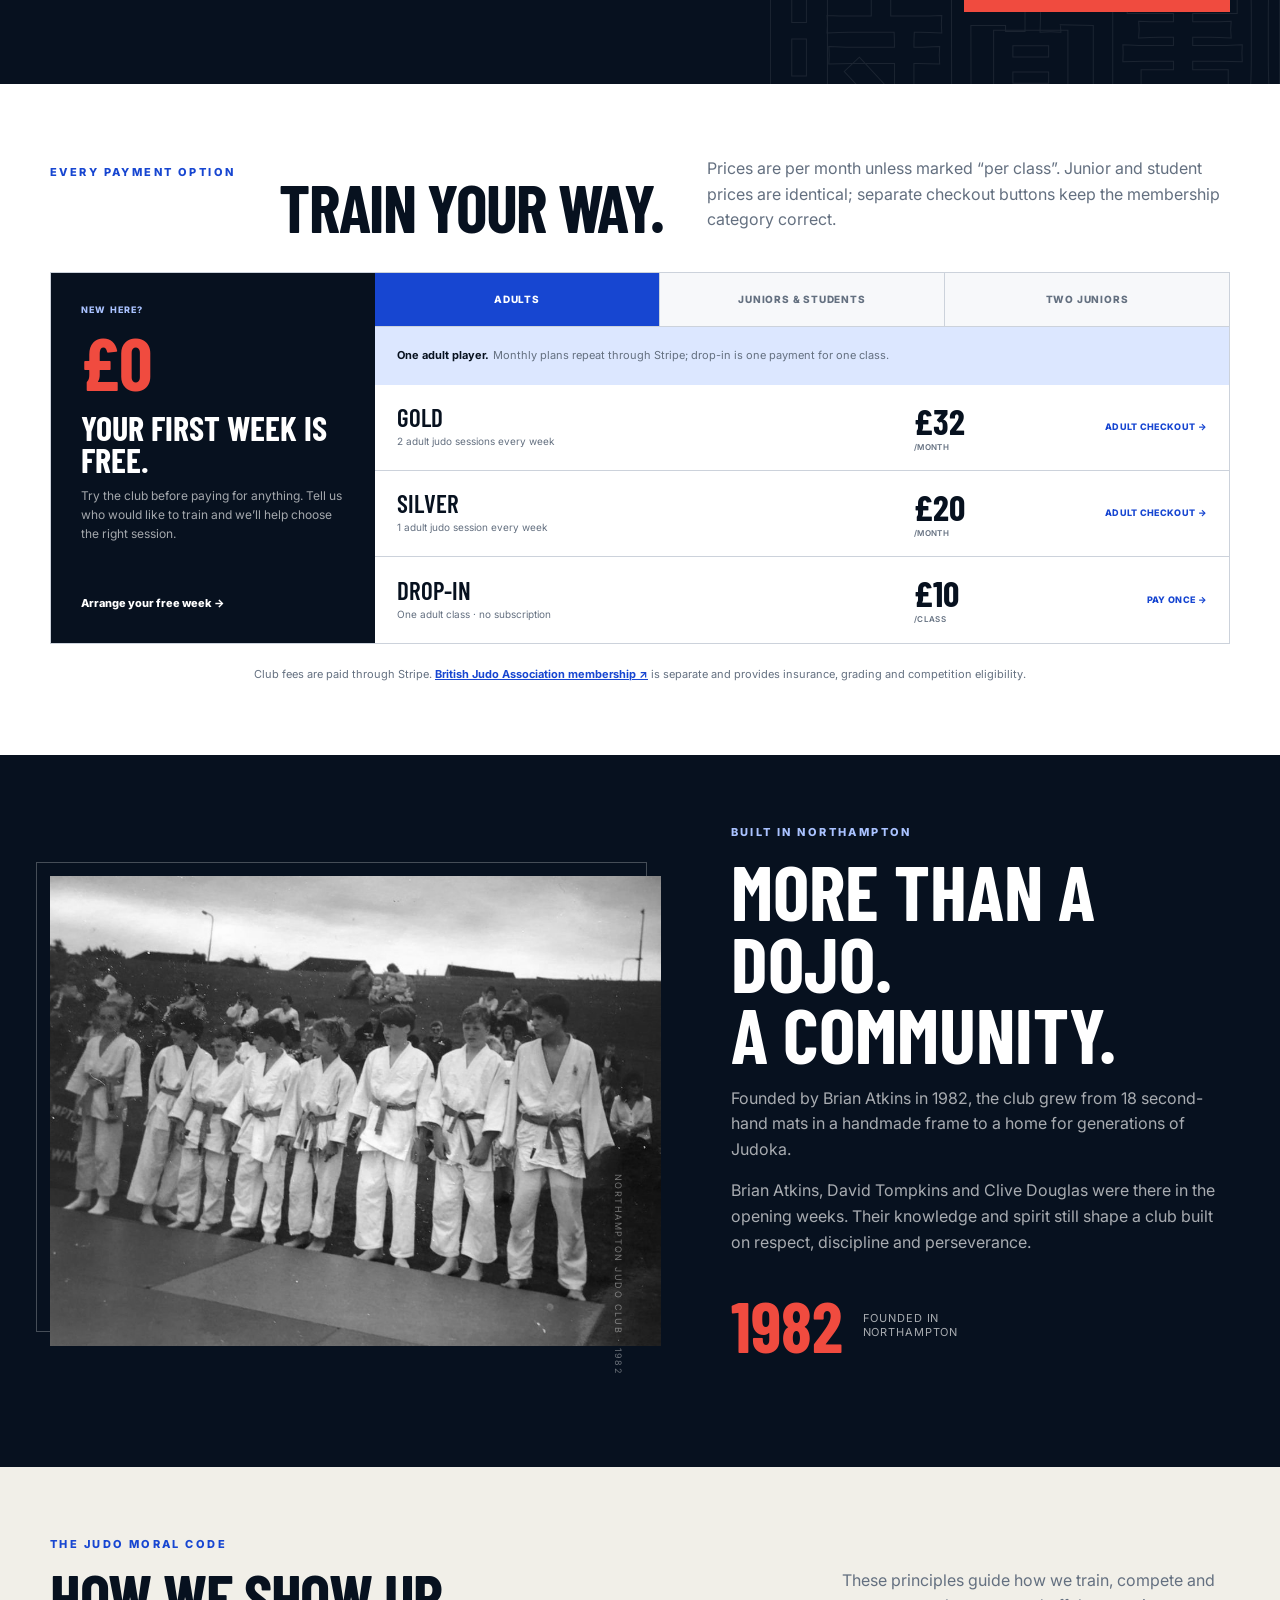
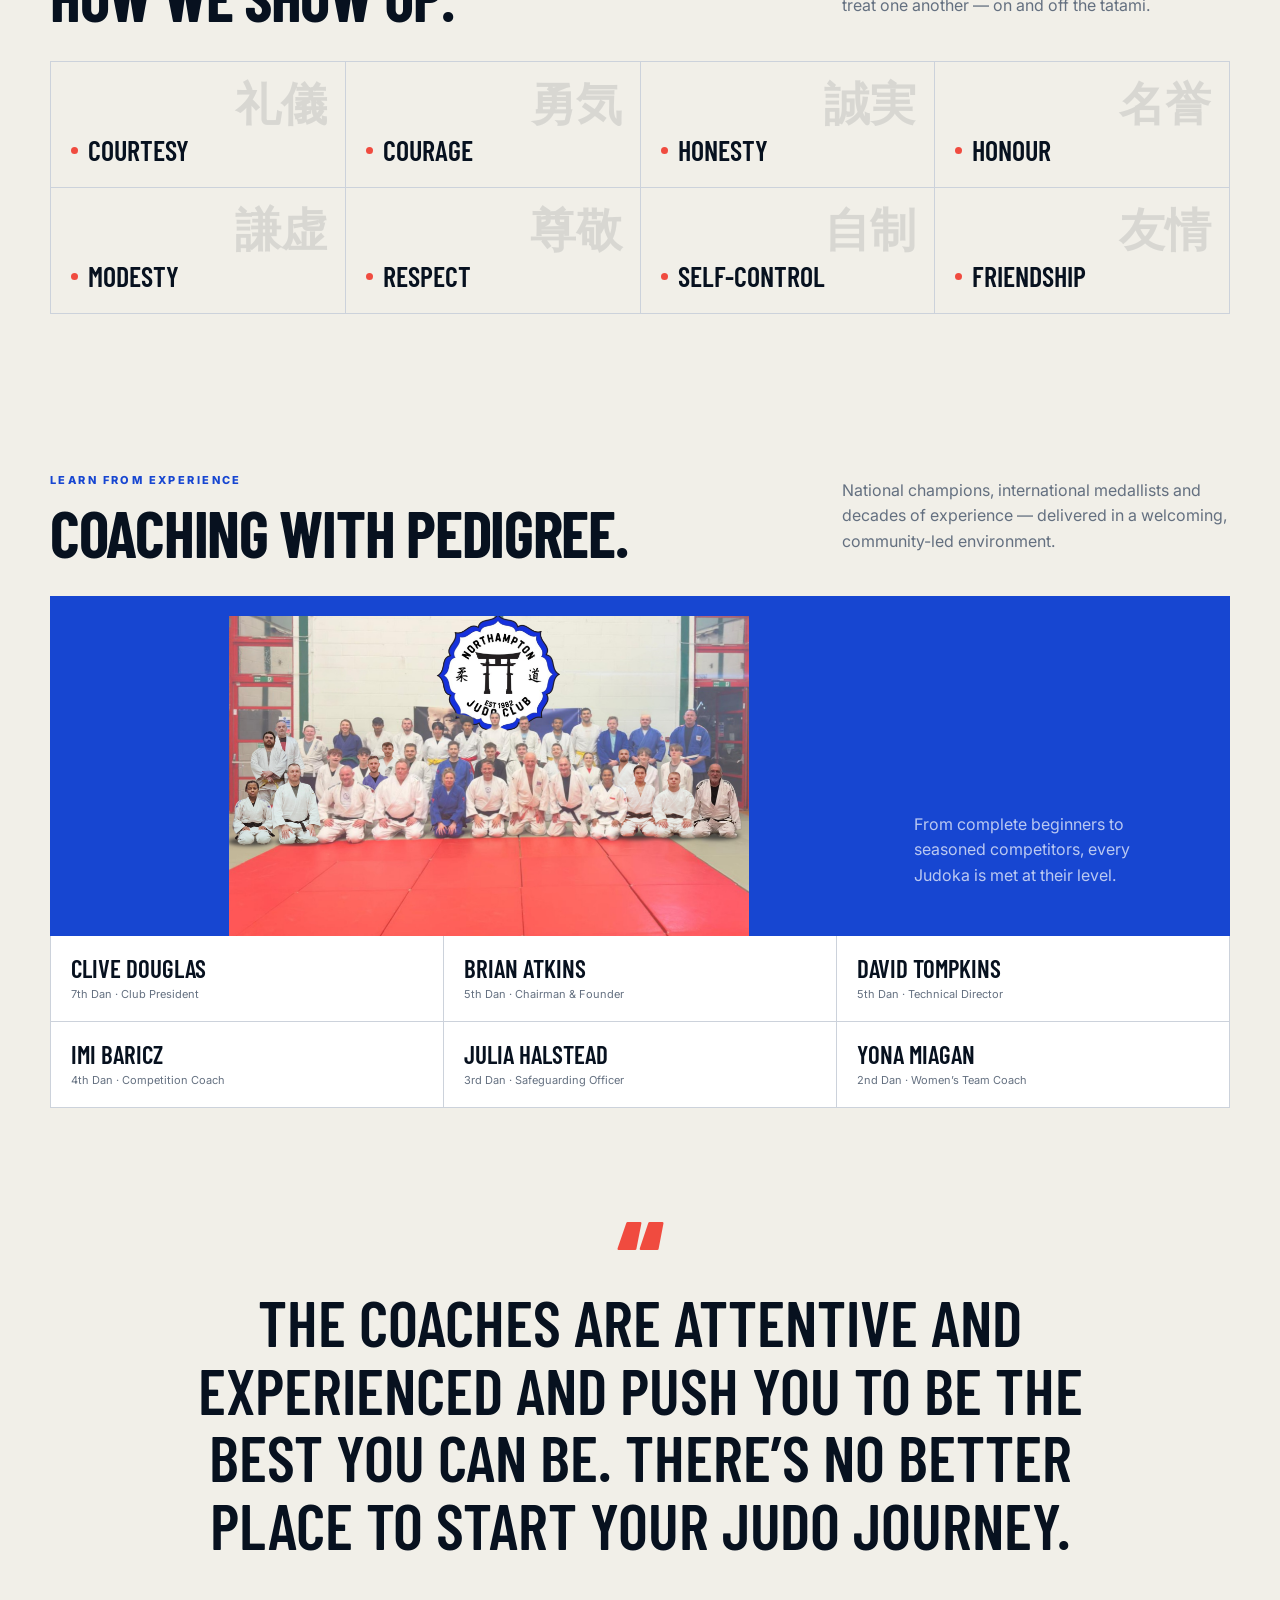
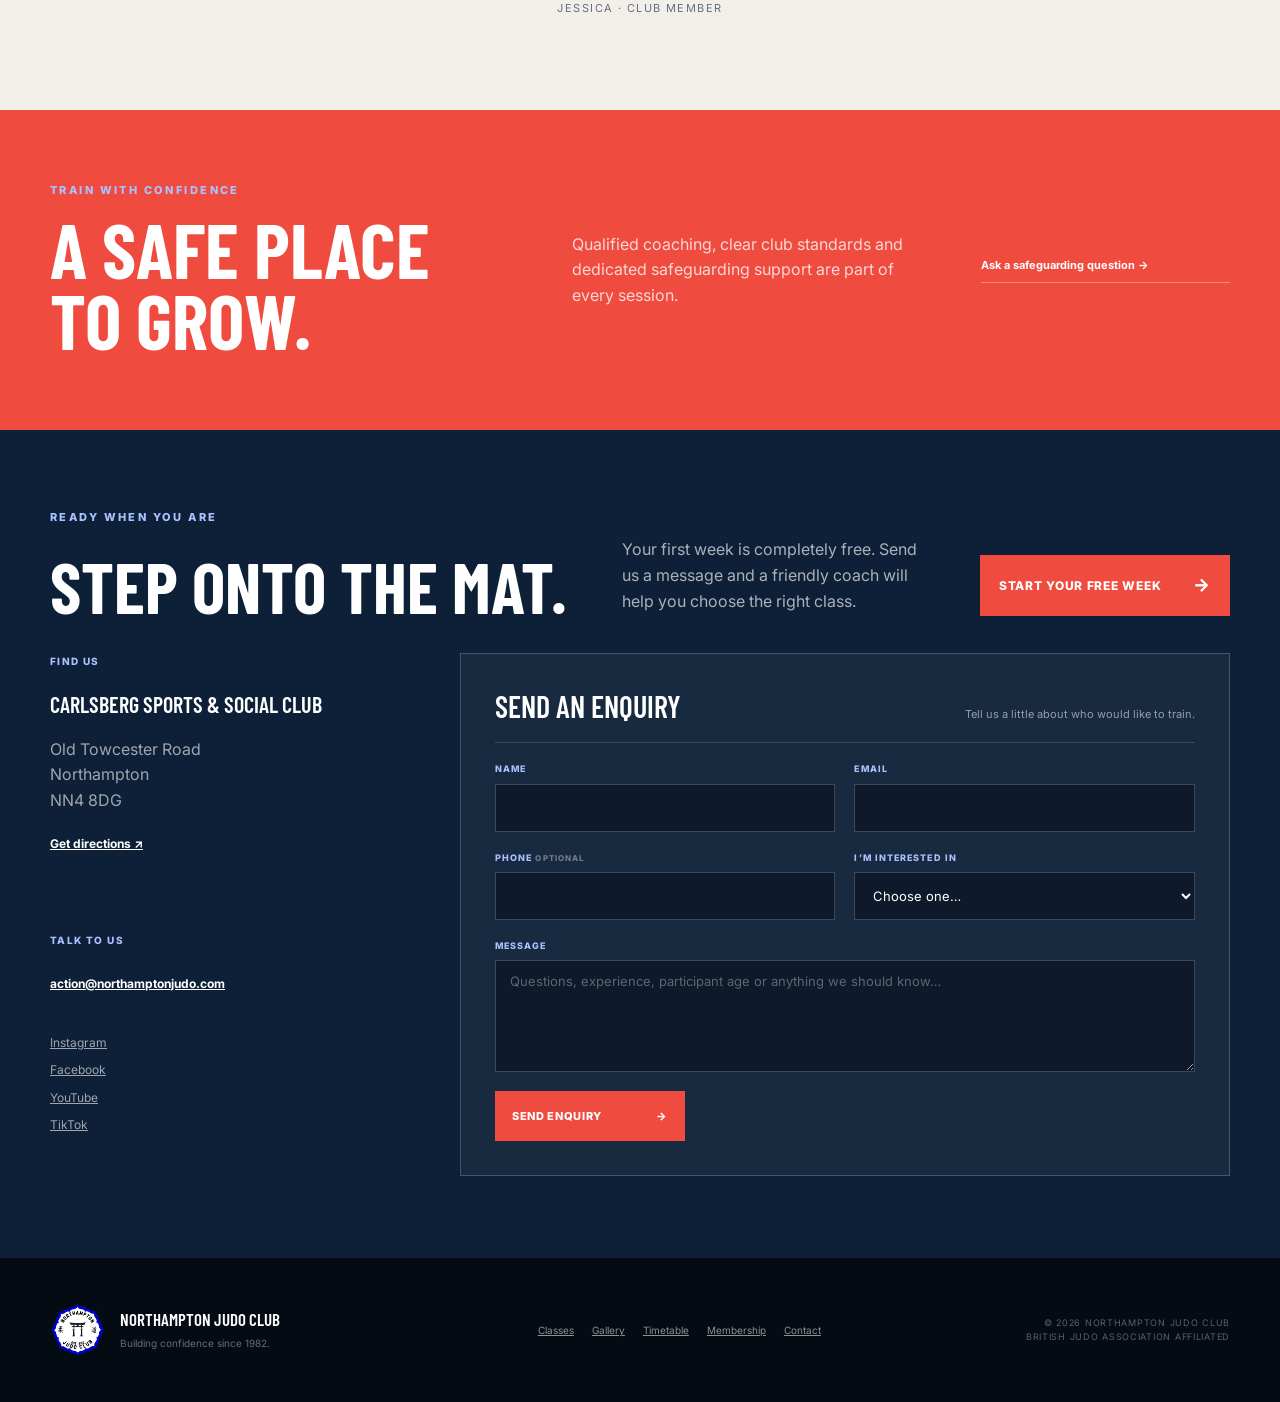
==== commit 3cf1e872: "Clarify junior student and family pricing" ====
--- a/index.html
+++ b/index.html
@@ -15,7 +15,7 @@
   <link rel="preconnect" href="https://fonts.googleapis.com">
   <link rel="preconnect" href="https://fonts.gstatic.com" crossorigin>
   <link href="https://fonts.googleapis.com/css2?family=Barlow+Condensed:wght@500;600;700;800&family=Inter:wght@400;500;600;700&display=swap" rel="stylesheet">
-  <link rel="stylesheet" href="styles.css?v=20260914-3">
+  <link rel="stylesheet" href="styles.css?v=20260914-4">
 </head>
 <body>
   <a class="skip-link" href="#main">Skip to content</a>
@@ -131,35 +131,32 @@
 
     <section class="section membership" id="membership">
       <div class="wrap">
-        <div class="section-heading compact-heading"><p class="eyebrow">Every payment option</p><h2>Train your way.</h2><p>Your first week is free. After that, choose monthly training or pay for one class—every available checkout below opens the correct Stripe payment page.</p></div>
+        <div class="section-heading compact-heading"><p class="eyebrow">Every payment option</p><h2>Train your way.</h2><p>Prices are per month unless marked “per class”. Junior and student prices are identical; separate checkout buttons keep the membership category correct.</p></div>
         <div class="pricing-shell">
           <aside class="trial-card"><span>New here?</span><strong>£0</strong><h3>Your first week is free.</h3><p>Try the club before paying for anything. Tell us who would like to train and we’ll help choose the right session.</p><a href="#contact" data-enquiry="Free first week">Arrange your free week →</a></aside>
           <div class="pricing-picker">
             <div class="pricing-tabs" role="tablist" aria-label="Choose membership type">
               <button class="active" type="button" role="tab" aria-selected="true" data-price-tab="adult">Adults</button>
-              <button type="button" role="tab" aria-selected="false" data-price-tab="junior">Juniors</button>
-              <button type="button" role="tab" aria-selected="false" data-price-tab="student">Students</button>
-              <button type="button" role="tab" aria-selected="false" data-price-tab="sibling">Siblings</button>
+              <button type="button" role="tab" aria-selected="false" data-price-tab="junior-student">Juniors & students</button>
+              <button type="button" role="tab" aria-selected="false" data-price-tab="two-juniors">Two juniors</button>
             </div>
             <div class="pricing-panel active" data-price-panel="adult">
-              <a href="https://buy.stripe.com/5kAcPF9eq1lK4mc5kr"><span><b>Gold</b><small>2 judo sessions each week</small></span><strong>£32<small>/month</small></strong><em>Subscribe →</em></a>
-              <a href="https://buy.stripe.com/14k4j90HU4xW6uk006"><span><b>Silver</b><small>1 judo session each week</small></span><strong>£20<small>/month</small></strong><em>Subscribe →</em></a>
-              <a href="https://buy.stripe.com/4gw6rh62e3tS1a0aEQ"><span><b>Drop-in</b><small>One adult class only</small></span><strong>£10<small>/class</small></strong><em>Pay once →</em></a>
-            </div>
-            <div class="pricing-panel" data-price-panel="junior" hidden>
-              <a href="https://buy.stripe.com/00g7vleyK1lKcSI8wU"><span><b>Gold</b><small>2 junior sessions each week</small></span><strong>£28<small>/month</small></strong><em>Subscribe →</em></a>
-              <a href="https://buy.stripe.com/dR68zpaiu8Oc7yo6oN"><span><b>Silver</b><small>1 junior session each week</small></span><strong>£16<small>/month</small></strong><em>Subscribe →</em></a>
-              <a href="https://buy.stripe.com/4gwaHxgGS6G47yo5kK"><span><b>Drop-in</b><small>One junior class only</small></span><strong>£8<small>/class</small></strong><em>Pay once →</em></a>
-            </div>
-            <div class="pricing-panel" data-price-panel="student" hidden>
-              <a href="https://buy.stripe.com/5kA16X4Yad4sf0Q9AJ"><span><b>Gold</b><small>2 judo sessions each week</small></span><strong>£28<small>/month</small></strong><em>Subscribe →</em></a>
-              <a href="https://buy.stripe.com/9AQ8zpcqC8Oc8CscMU"><span><b>Silver</b><small>1 judo session each week</small></span><strong>£16<small>/month</small></strong><em>Subscribe →</em></a>
-              <a href="#contact" data-enquiry="Something else"><span><b>Drop-in</b><small>The old checkout was unavailable</small></span><strong>£8<small>/class</small></strong><em>Ask us →</em></a>
-            </div>
-            <div class="pricing-panel" data-price-panel="sibling" hidden>
-              <a href="https://buy.stripe.com/00g02TgGS4xW5qgaEZ"><span><b>Gold</b><small>2 sessions each week</small></span><strong>£42<small>/month</small></strong><em>Subscribe →</em></a>
-              <a href="https://buy.stripe.com/28o5ndbmyfcAf0Q00m"><span><b>Silver</b><small>1 session each week</small></span><strong>£24<small>/month</small></strong><em>Subscribe →</em></a>
-              <a href="https://buy.stripe.com/dR69DtbmyfcA9Gw28v"><span><b>Drop-in</b><small>Sibling single entry</small></span><strong>£12<small>/class</small></strong><em>Pay once →</em></a>
+              <p class="pricing-explainer"><b>One adult player.</b> Monthly plans repeat through Stripe; drop-in is one payment for one class.</p>
+              <article class="price-row"><span><b>Gold</b><small>2 adult judo sessions every week</small></span><strong>£32<small>/month</small></strong><div class="checkout-actions"><a href="https://buy.stripe.com/5kAcPF9eq1lK4mc5kr">Adult checkout →</a></div></article>
+              <article class="price-row"><span><b>Silver</b><small>1 adult judo session every week</small></span><strong>£20<small>/month</small></strong><div class="checkout-actions"><a href="https://buy.stripe.com/14k4j90HU4xW6uk006">Adult checkout →</a></div></article>
+              <article class="price-row"><span><b>Drop-in</b><small>One adult class · no subscription</small></span><strong>£10<small>/class</small></strong><div class="checkout-actions"><a href="https://buy.stripe.com/4gw6rh62e3tS1a0aEQ">Pay once →</a></div></article>
+            </div>
+            <div class="pricing-panel" data-price-panel="junior-student" hidden>
+              <p class="pricing-explainer"><b>One player: junior or student.</b> The price is the same; select the matching checkout so the club records the right membership.</p>
+              <article class="price-row"><span><b>Gold</b><small>2 judo sessions every week</small></span><strong>£28<small>/month</small></strong><div class="checkout-actions"><a href="https://buy.stripe.com/00g7vleyK1lKcSI8wU">Junior checkout →</a><a href="https://buy.stripe.com/5kA16X4Yad4sf0Q9AJ">Student checkout →</a></div></article>
+              <article class="price-row"><span><b>Silver</b><small>1 judo session every week</small></span><strong>£16<small>/month</small></strong><div class="checkout-actions"><a href="https://buy.stripe.com/dR68zpaiu8Oc7yo6oN">Junior checkout →</a><a href="https://buy.stripe.com/9AQ8zpcqC8Oc8CscMU">Student checkout →</a></div></article>
+              <article class="price-row"><span><b>Drop-in</b><small>One class · no subscription</small></span><strong>£8<small>/class</small></strong><div class="checkout-actions"><a href="https://buy.stripe.com/4gwaHxgGS6G47yo5kK">Junior: pay once →</a><a href="#contact" data-enquiry="Student judo">Student: ask us →</a></div></article>
+            </div>
+            <div class="pricing-panel" data-price-panel="two-juniors" hidden>
+              <p class="pricing-explainer"><b>Two junior siblings from the same family.</b> These are discounted combined prices—the amount shown covers both children, not each child.</p>
+              <article class="price-row"><span><b>Gold · two juniors</b><small>2 junior sessions each every week</small></span><strong>£42<small>/month total</small></strong><div class="checkout-actions"><a href="https://buy.stripe.com/00g02TgGS4xW5qgaEZ">Family checkout →</a></div></article>
+              <article class="price-row"><span><b>Silver · two juniors</b><small>1 junior session each every week</small></span><strong>£24<small>/month total</small></strong><div class="checkout-actions"><a href="https://buy.stripe.com/28o5ndbmyfcAf0Q00m">Family checkout →</a></div></article>
+              <article class="price-row"><span><b>Drop-in · two juniors</b><small>One class each · no subscription</small></span><strong>£12<small>/class total</small></strong><div class="checkout-actions"><a href="https://buy.stripe.com/dR69DtbmyfcA9Gw28v">Pay once →</a></div></article>
             </div>
           </div>
         </div>
@@ -229,7 +226,7 @@
           <label><span>Name</span><input type="text" name="name" autocomplete="name" required></label>
           <label><span>Email</span><input type="email" name="email" autocomplete="email" required></label>
           <label><span>Phone <small>optional</small></span><input type="tel" name="phone" autocomplete="tel"></label>
-          <label><span>I’m interested in</span><select name="enquiry" required><option value="">Choose one…</option><option>Free first week</option><option>Junior judo</option><option>Adult judo</option><option>Women’s judo</option><option>Finding Your Feet</option><option>Something else</option></select></label>
+          <label><span>I’m interested in</span><select name="enquiry" required><option value="">Choose one…</option><option>Free first week</option><option>Junior judo</option><option>Student judo</option><option>Two-junior family membership</option><option>Adult judo</option><option>Women’s judo</option><option>Finding Your Feet</option><option>Something else</option></select></label>
           <label class="form-message"><span>Message</span><textarea name="message" rows="4" required placeholder="Questions, experience, participant age or anything we should know…"></textarea></label>
           <input type="hidden" name="_subject" value="New Northampton Judo Club enquiry">
           <div class="form-submit"><button type="submit">Send enquiry <span>→</span></button><p id="form-status" role="status" aria-live="polite" data-form-status></p></div>
@@ -247,6 +244,6 @@
   <script type="application/ld+json">
   {"@context":"https://schema.org","@type":"SportsActivityLocation","name":"Northampton Judo Club","description":"Friendly judo coaching for juniors and adults in Northampton, established 1982.","url":"https://0riceisnice0-hash.github.io/Northampton-Judo-Club/","email":"action@northamptonjudo.com","address":{"@type":"PostalAddress","streetAddress":"Carlsberg Sports & Social Club, Old Towcester Road","addressLocality":"Northampton","postalCode":"NN4 8DG","addressCountry":"GB"}}
   </script>
-  <script src="script.js?v=20260914-3"></script>
+  <script src="script.js?v=20260914-4"></script>
 </body>
 </html>
--- a/styles.css
+++ b/styles.css
@@ -140,15 +140,19 @@
 .pricing-tabs button:last-child { border-right: 0; }
 .pricing-tabs button:hover, .pricing-tabs button.active { color: white; background: var(--blue); }
 .pricing-panel[hidden] { display: none; }
-.pricing-panel a { min-height: 98px; display: grid; grid-template-columns: 1fr 125px 100px; gap: 20px; align-items: center; padding: 15px 22px; border-bottom: 1px solid var(--line); text-decoration: none; transition: background .2s ease, padding .2s ease; }
-.pricing-panel a:last-child { border-bottom: 0; }
-.pricing-panel a:hover { padding-left: 28px; background: var(--blue-light); }
-.pricing-panel a > span { display: grid; gap: 3px; }
-.pricing-panel b { font: 600 27px/1 var(--display); text-transform: uppercase; }
-.pricing-panel span small { color: var(--muted); font-size: 11px; }
-.pricing-panel a > strong { font: 700 38px/1 var(--display); white-space: nowrap; }
-.pricing-panel strong small { color: var(--muted); font: 500 10px var(--body); }
-.pricing-panel em { color: var(--blue); font-size: 10px; font-style: normal; font-weight: 800; letter-spacing: .04em; text-align: right; text-transform: uppercase; }
+.pricing-explainer { min-height: 58px; display: flex; align-items: center; margin: 0; padding: 11px 22px; color: var(--muted); background: var(--blue-light); font-size: 11px; line-height: 1.45; }
+.pricing-explainer b { margin-right: 4px; color: var(--ink); }
+.price-row { min-height: 86px; display: grid; grid-template-columns: 1fr 145px minmax(130px, auto); gap: 18px; align-items: center; padding: 13px 22px; border-bottom: 1px solid var(--line); transition: background .2s ease; }
+.price-row:last-child { border-bottom: 0; }
+.price-row:hover { background: #f7f9fd; }
+.price-row > span { display: grid; gap: 3px; }
+.price-row > span b { font: 600 25px/1 var(--display); text-transform: uppercase; }
+.price-row > span small { color: var(--muted); font-size: 10px; }
+.price-row > strong { font: 700 36px/1 var(--display); white-space: nowrap; }
+.price-row > strong small { display: block; margin-top: 3px; color: var(--muted); font: 600 8px var(--body); letter-spacing: .04em; text-transform: uppercase; }
+.checkout-actions { display: grid; justify-items: end; gap: 5px; }
+.checkout-actions a { color: var(--blue); font-size: 9px; font-weight: 800; letter-spacing: .035em; text-align: right; text-decoration: none; text-transform: uppercase; white-space: nowrap; }
+.checkout-actions a:hover { text-decoration: underline; text-underline-offset: 3px; }
 .payment-guide { display: grid; grid-template-columns: 1fr 1fr; margin-bottom: 54px; border: 1px solid var(--line); }
 .payment-guide article { display: grid; grid-template-columns: 105px 110px 1fr auto; gap: 24px; align-items: center; min-height: 154px; padding: 28px 32px; }
 .payment-guide article + article { border-left: 1px solid var(--line); }
@@ -532,14 +536,15 @@
   .schedule-footer .button { width: 100%; }
   .compact-heading h2, .split-heading h2, .contact h2 { font-size: 50px; white-space: normal; }
   .pricing-shell { margin-inline: -1px; }
-  .pricing-tabs { display: grid; grid-template-columns: 1fr 1fr; }
-  .pricing-tabs button { min-height: 48px; border-bottom: 1px solid var(--line); }
-  .pricing-tabs button:nth-child(2) { border-right: 0; }
-  .pricing-tabs button:nth-child(n + 3) { border-bottom: 0; }
+  .pricing-tabs { display: grid; grid-template-columns: .8fr 1.35fr 1fr; }
+  .pricing-tabs button { min-height: 58px; padding-inline: 7px; border-right: 1px solid var(--line); border-bottom: 0; font-size: 8px; line-height: 1.3; }
+  .pricing-tabs button:last-child { border-right: 0; }
   .trial-card { min-height: 300px; padding: 25px; }
-  .pricing-panel a { grid-template-columns: 1fr auto; gap: 8px 15px; min-height: 100px; padding: 16px; }
-  .pricing-panel a:hover { padding-left: 20px; }
-  .pricing-panel em { grid-column: 1 / -1; text-align: left; }
+  .pricing-explainer { display: block; min-height: 0; padding: 15px 17px; }
+  .price-row { grid-template-columns: 1fr auto; gap: 10px 15px; min-height: 118px; padding: 16px; }
+  .price-row > strong { font-size: 32px; text-align: right; }
+  .checkout-actions { grid-column: 1 / -1; grid-template-columns: 1fr 1fr; justify-items: start; gap: 8px 18px; }
+  .checkout-actions a { text-align: left; }
   .payment-guide { margin-bottom: 40px; }
   .payment-guide article { grid-template-columns: 64px 1fr; gap: 10px 18px; padding: 24px 20px; }
   .payment-guide article > strong { font-size: 46px; }
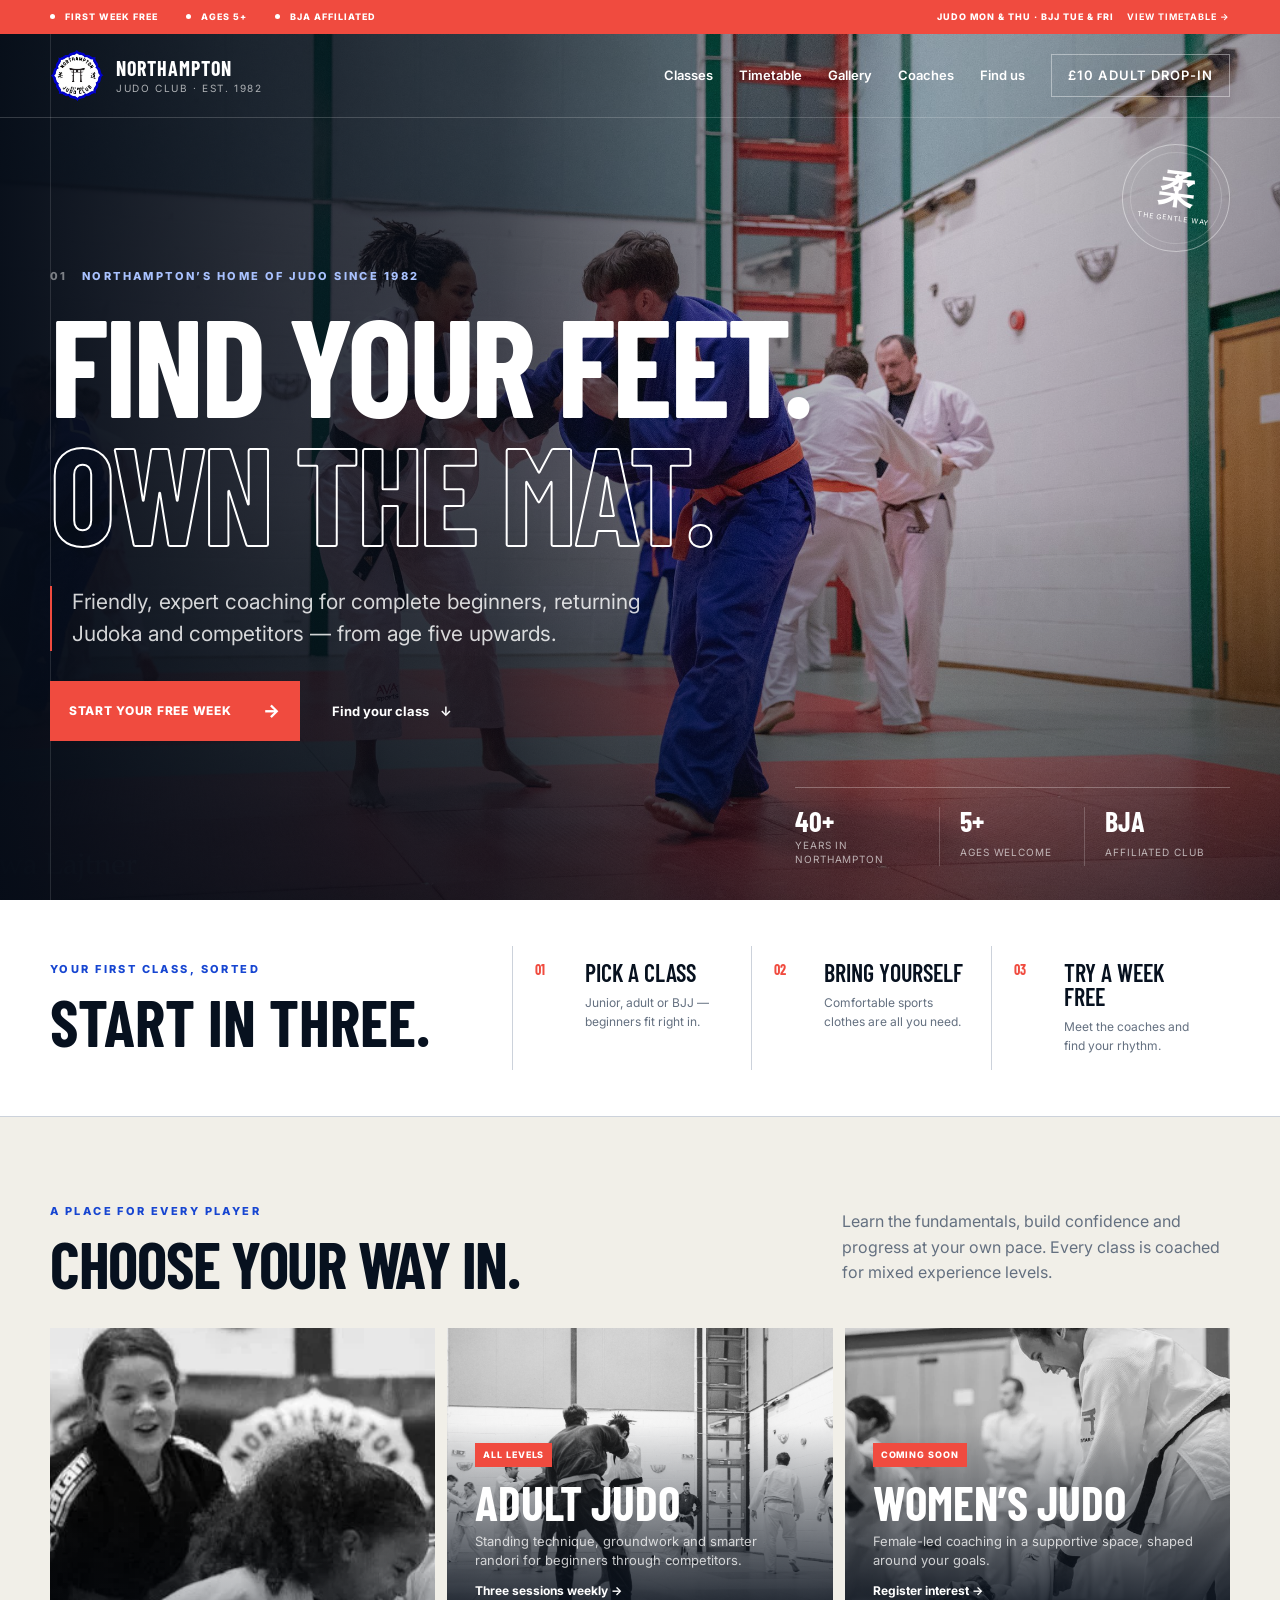
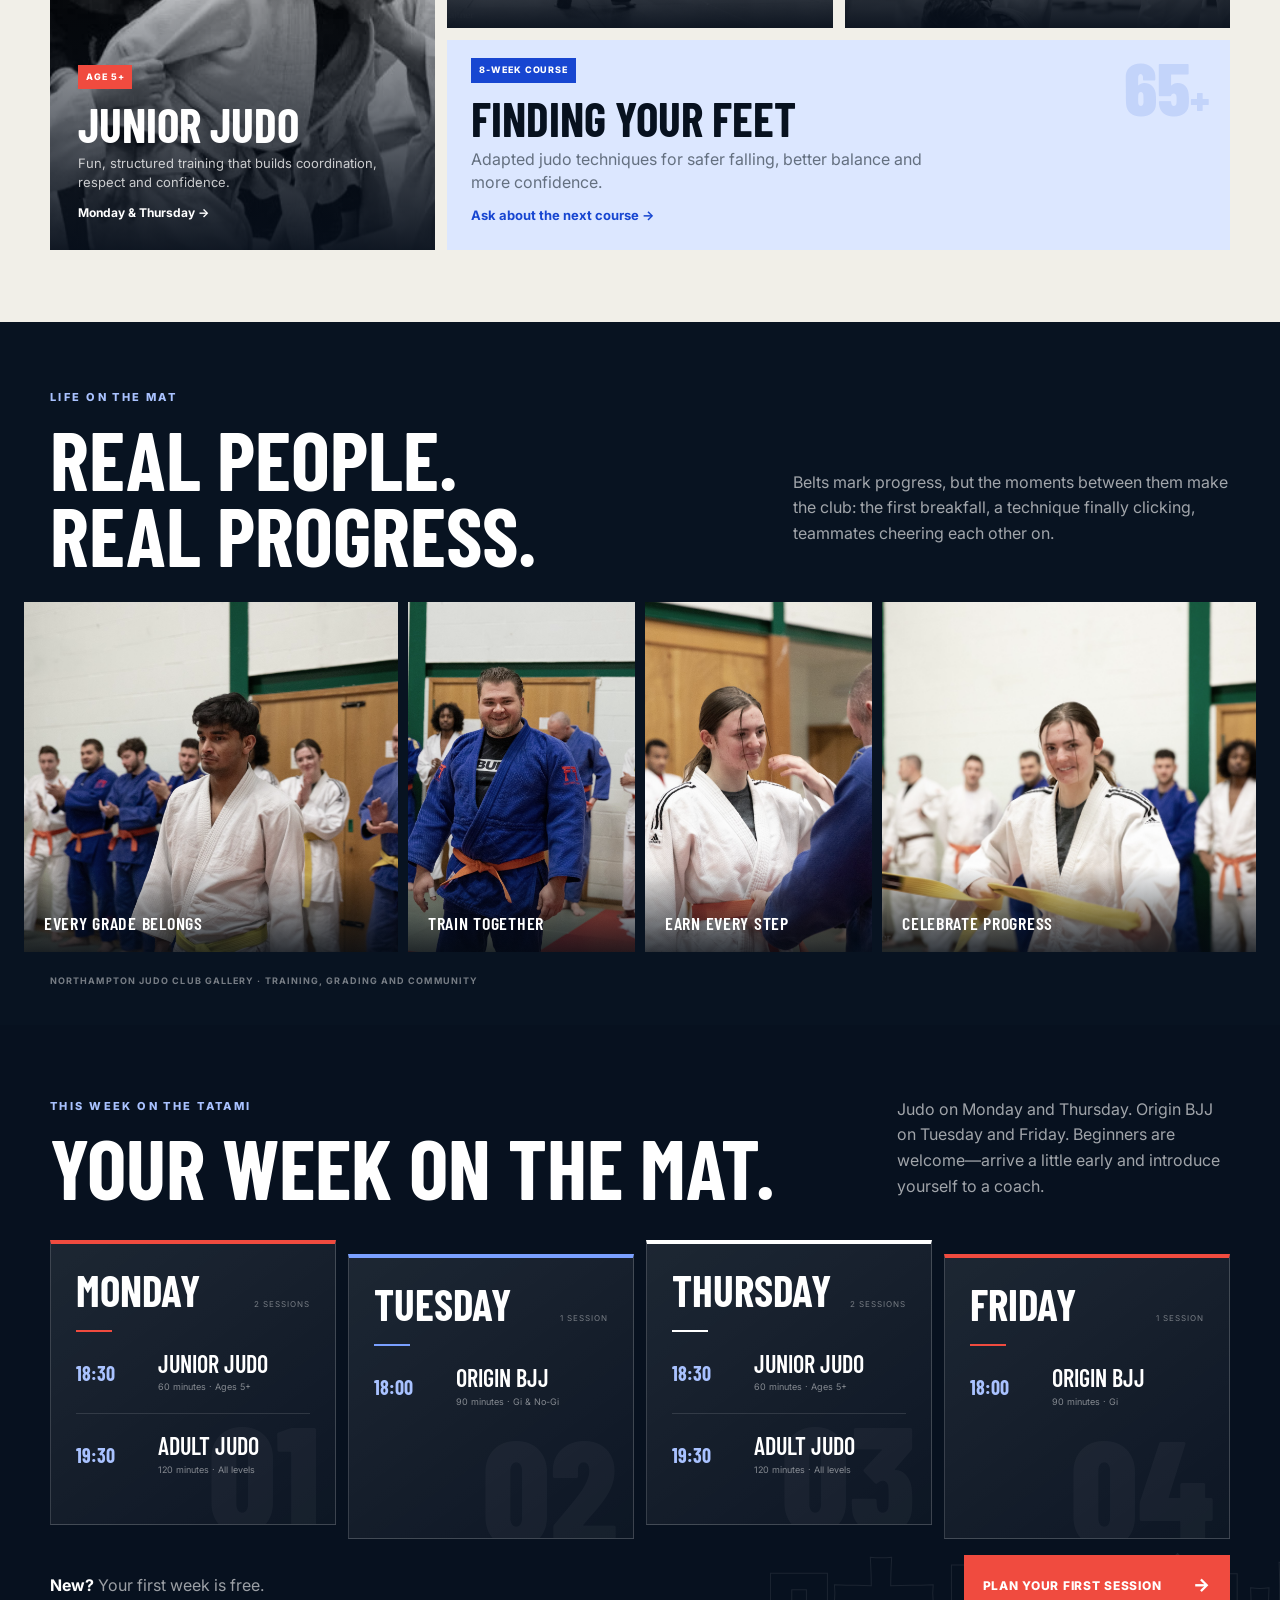
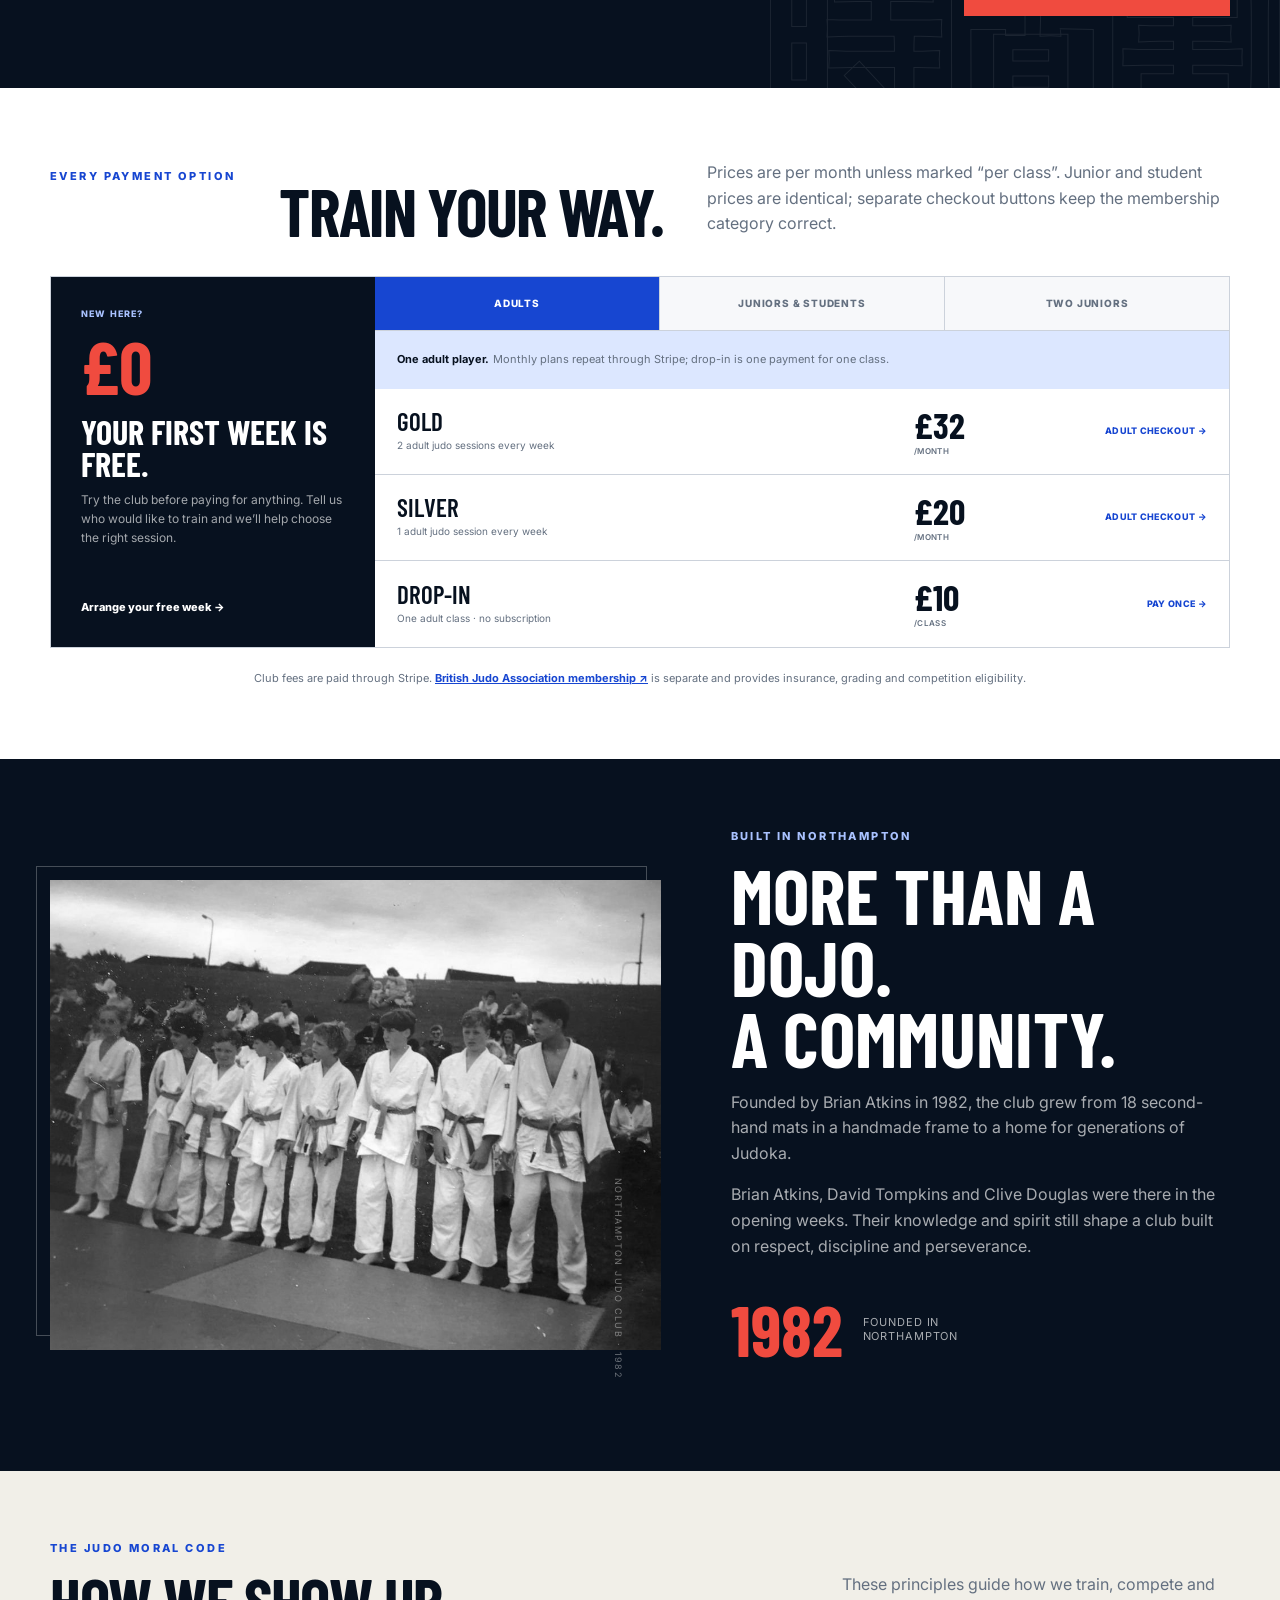
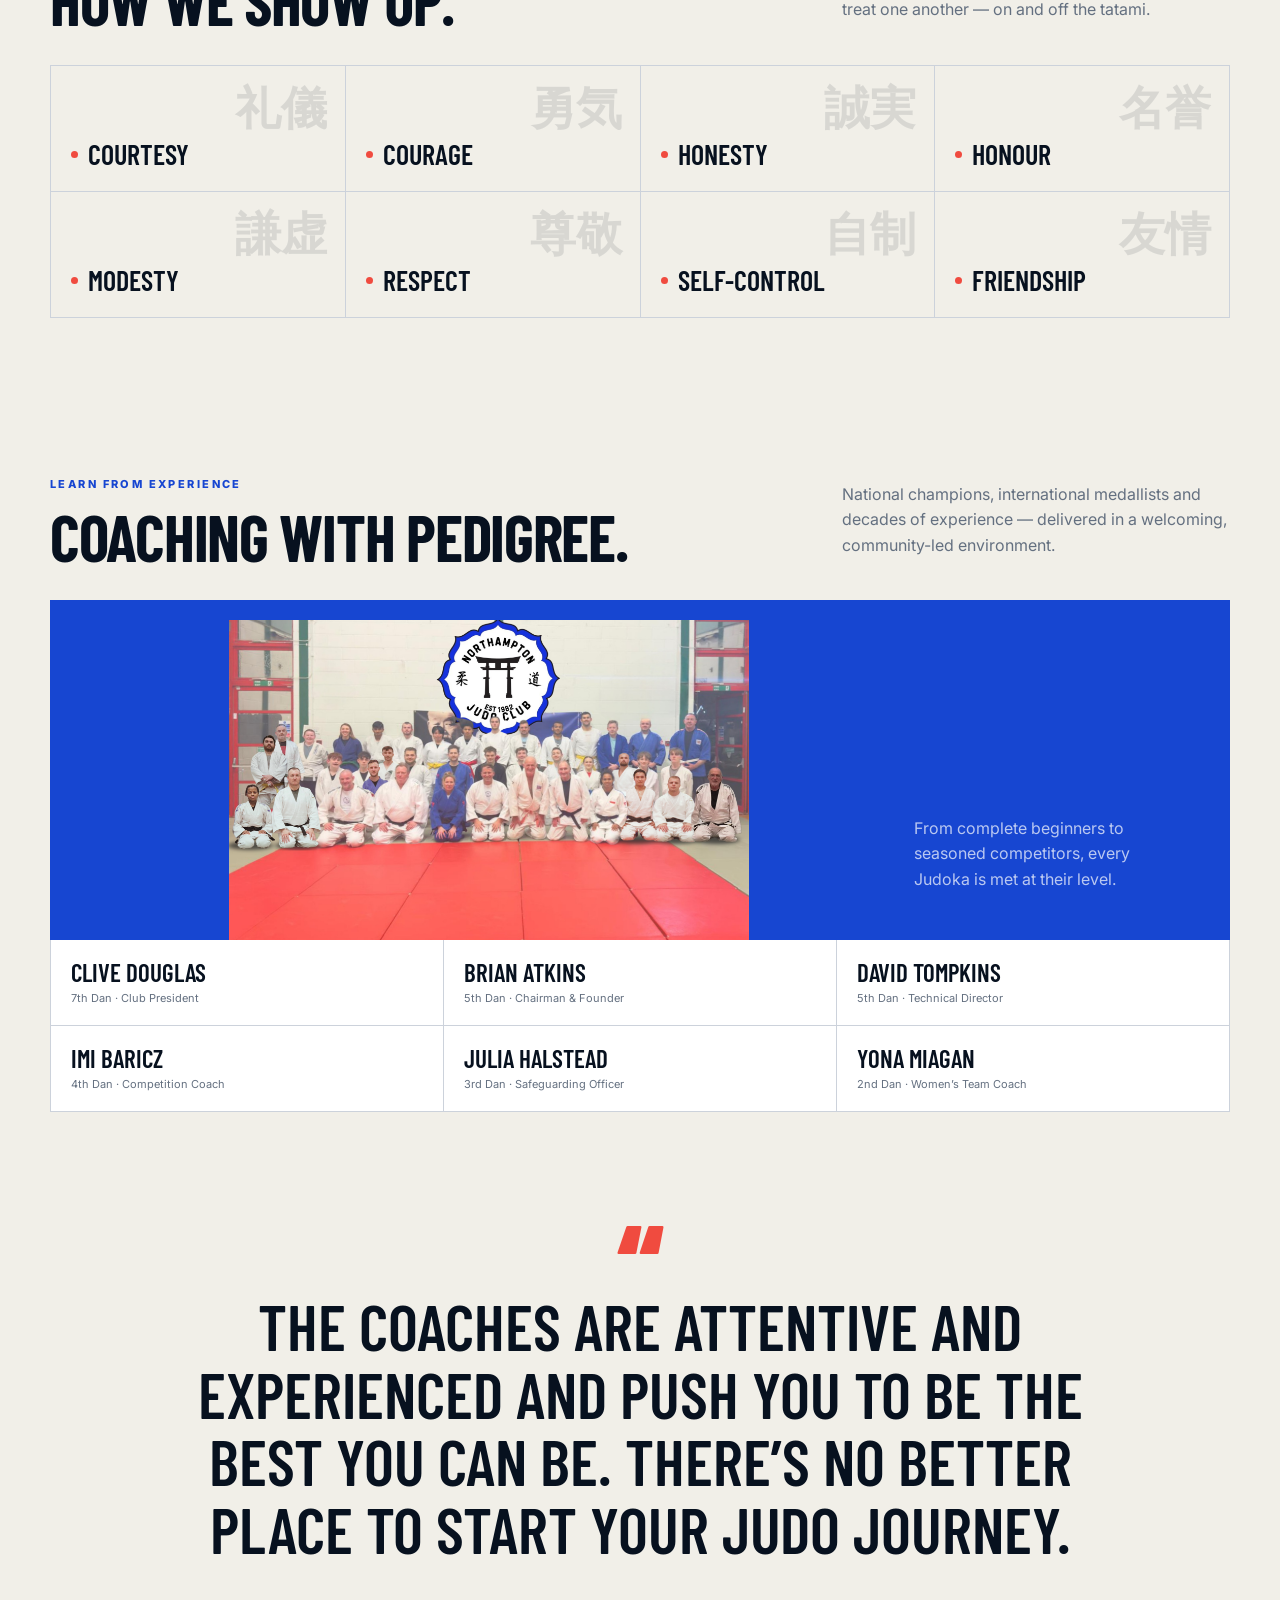
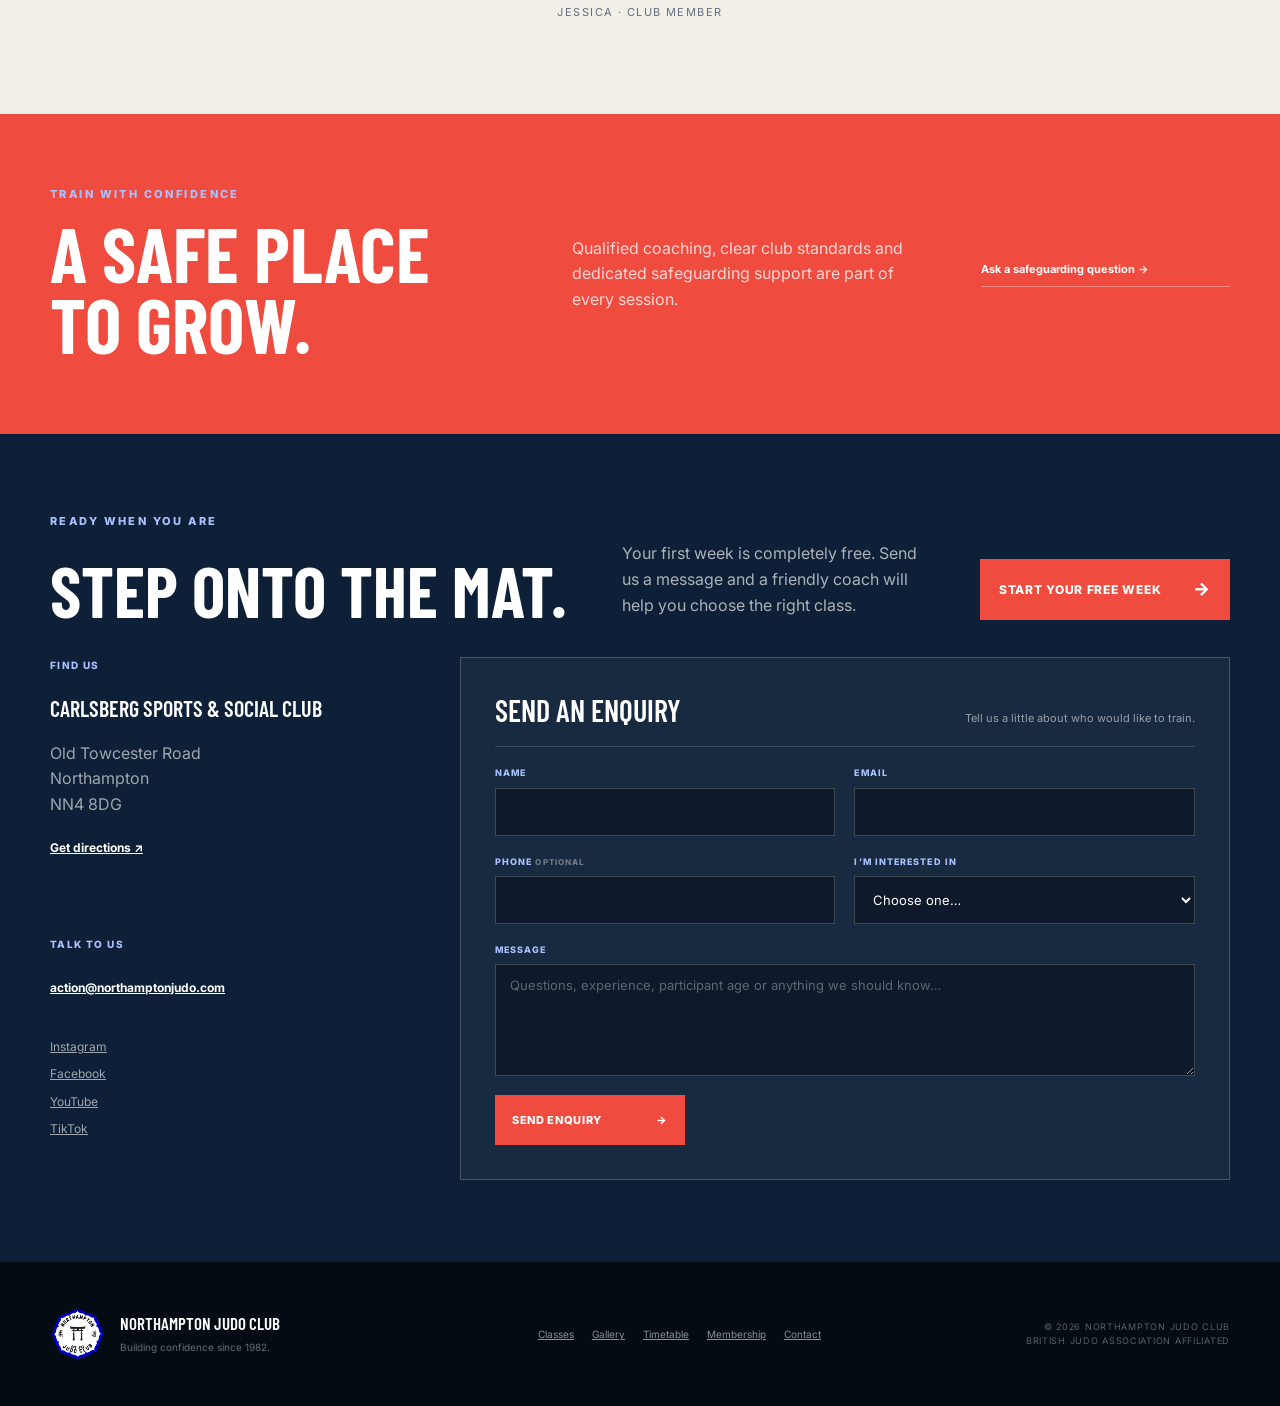
==== commit b17196d7: "Correct Judo and Origin BJJ timetable" ====
--- a/index.html
+++ b/index.html
@@ -15,12 +15,12 @@
   <link rel="preconnect" href="https://fonts.googleapis.com">
   <link rel="preconnect" href="https://fonts.gstatic.com" crossorigin>
   <link href="https://fonts.googleapis.com/css2?family=Barlow+Condensed:wght@500;600;700;800&family=Inter:wght@400;500;600;700&display=swap" rel="stylesheet">
-  <link rel="stylesheet" href="styles.css?v=20260914-4">
+  <link rel="stylesheet" href="styles.css?v=20260915-1">
 </head>
 <body>
   <a class="skip-link" href="#main">Skip to content</a>
   <div class="club-rail" aria-label="Club highlights">
-    <div class="wrap"><span>First week free</span><span>Ages 5+</span><span>BJA affiliated</span><a href="#timetable">Classes Mon, Thu & Fri <b>View timetable →</b></a></div>
+    <div class="wrap"><span>First week free</span><span>Ages 5+</span><span>BJA affiliated</span><a href="#timetable">Judo Mon & Thu · BJJ Tue & Fri <b>View timetable →</b></a></div>
   </div>
   <header class="site-header" data-header>
     <a class="brand" href="#top" aria-label="Northampton Judo Club home">
@@ -118,12 +118,13 @@
       <div class="wrap timetable-layout">
         <div class="schedule-intro">
           <div><p class="eyebrow light">This week on the tatami</p><h2>Your week on the mat.</h2></div>
-          <p>Three training days. Clear start times. Beginners are welcome—arrive a little early and introduce yourself to a coach.</p>
+          <p>Judo on Monday and Thursday. Origin BJJ on Tuesday and Friday. Beginners are welcome—arrive a little early and introduce yourself to a coach.</p>
         </div>
         <div class="schedule-days" aria-label="Weekly class timetable">
           <article class="day-card" data-index="01"><header><strong>Monday</strong><span>2 sessions</span></header><div class="session"><time>18:30</time><div><b>Junior judo</b><small>60 minutes · Ages 5+</small></div></div><div class="session"><time>19:30</time><div><b>Adult judo</b><small>120 minutes · All levels</small></div></div></article>
-          <article class="day-card" data-index="02"><header><strong>Thursday</strong><span>2 sessions</span></header><div class="session"><time>18:30</time><div><b>Junior judo</b><small>60 minutes · Ages 5+</small></div></div><div class="session"><time>19:30</time><div><b>Adult judo</b><small>120 minutes · All levels</small></div></div></article>
-          <article class="day-card" data-index="03"><header><strong>Friday</strong><span>1 session</span></header><div class="session"><time>18:00</time><div><b>Adult newaza</b><small>60 minutes · Groundwork</small></div></div></article>
+          <article class="day-card" data-index="02"><header><strong>Tuesday</strong><span>1 session</span></header><div class="session"><time>18:00</time><div><b>Origin BJJ</b><small>90 minutes · Gi & No-Gi</small></div></div></article>
+          <article class="day-card" data-index="03"><header><strong>Thursday</strong><span>2 sessions</span></header><div class="session"><time>18:30</time><div><b>Junior judo</b><small>60 minutes · Ages 5+</small></div></div><div class="session"><time>19:30</time><div><b>Adult judo</b><small>120 minutes · All levels</small></div></div></article>
+          <article class="day-card" data-index="04"><header><strong>Friday</strong><span>1 session</span></header><div class="session"><time>18:00</time><div><b>Origin BJJ</b><small>90 minutes · Gi</small></div></div></article>
         </div>
         <div class="schedule-footer"><p><b>New?</b> Your first week is free.</p><a class="button red" href="#contact" data-enquiry="Free first week">Plan your first session <span>→</span></a></div>
       </div>
@@ -226,7 +227,7 @@
           <label><span>Name</span><input type="text" name="name" autocomplete="name" required></label>
           <label><span>Email</span><input type="email" name="email" autocomplete="email" required></label>
           <label><span>Phone <small>optional</small></span><input type="tel" name="phone" autocomplete="tel"></label>
-          <label><span>I’m interested in</span><select name="enquiry" required><option value="">Choose one…</option><option>Free first week</option><option>Junior judo</option><option>Student judo</option><option>Two-junior family membership</option><option>Adult judo</option><option>Women’s judo</option><option>Finding Your Feet</option><option>Something else</option></select></label>
+          <label><span>I’m interested in</span><select name="enquiry" required><option value="">Choose one…</option><option>Free first week</option><option>Junior judo</option><option>Student judo</option><option>Two-junior family membership</option><option>Adult judo</option><option>Origin BJJ</option><option>Women’s judo</option><option>Finding Your Feet</option><option>Something else</option></select></label>
           <label class="form-message"><span>Message</span><textarea name="message" rows="4" required placeholder="Questions, experience, participant age or anything we should know…"></textarea></label>
           <input type="hidden" name="_subject" value="New Northampton Judo Club enquiry">
           <div class="form-submit"><button type="submit">Send enquiry <span>→</span></button><p id="form-status" role="status" aria-live="polite" data-form-status></p></div>
--- a/styles.css
+++ b/styles.css
@@ -433,12 +433,14 @@
 
 .timetable-section { position: relative; overflow: hidden; background: #07111f; }
 .timetable-section::before { content: "時間割"; position: absolute; right: -20px; bottom: -55px; color: transparent; opacity: .08; font: 800 180px/1 serif; -webkit-text-stroke: 1px white; pointer-events: none; }
-.schedule-days { position: relative; z-index: 1; display: grid; grid-template-columns: repeat(3, 1fr); gap: 12px; margin-top: 34px; }
+.schedule-days { position: relative; z-index: 1; display: grid; grid-template-columns: repeat(4, 1fr); gap: 12px; margin-top: 34px; }
 .day-card { position: relative; min-width: 0; min-height: 285px; overflow: hidden; padding: 25px 25px 15px; border: 1px solid rgb(255 255 255 / .17); border-top: 4px solid var(--red); background: linear-gradient(145deg, rgb(255 255 255 / .09), rgb(255 255 255 / .025)); transition: transform .25s ease, border-color .25s ease; }
 .day-card:nth-child(2) { border-top-color: #7aa0ff; transform: translateY(14px); }
 .day-card:nth-child(3) { border-top-color: white; }
+.day-card:nth-child(4) { border-top-color: var(--red); transform: translateY(14px); }
 .day-card:hover { z-index: 2; transform: translateY(-5px); border-color: rgb(255 255 255 / .48); }
 .day-card:nth-child(2):hover { transform: translateY(5px); }
+.day-card:nth-child(4):hover { transform: translateY(5px); }
 .day-card::before { content: attr(data-index); position: absolute; right: 15px; bottom: -24px; color: white; opacity: .035; font: 800 150px/1 var(--display); }
 .day-card header { position: relative; display: flex; align-items: baseline; justify-content: space-between; padding-bottom: 20px; }
 .day-card header::after { content: ""; position: absolute; inset: auto 0 0; width: 36px; height: 2px; background: var(--red); }
@@ -496,7 +498,7 @@
   .schedule-intro { grid-template-columns: 1fr; gap: 20px; }
   .schedule-intro h2 { white-space: normal; }
   .schedule-days { grid-template-columns: 1fr 1fr; }
-  .day-card:nth-child(2) { transform: none; }
+  .day-card:nth-child(2), .day-card:nth-child(4) { transform: none; }
   .contact-intro { display: block; }
   .contact-intro > p:not(.eyebrow) { margin: 20px 0; }
   .contact h2 { white-space: normal; }
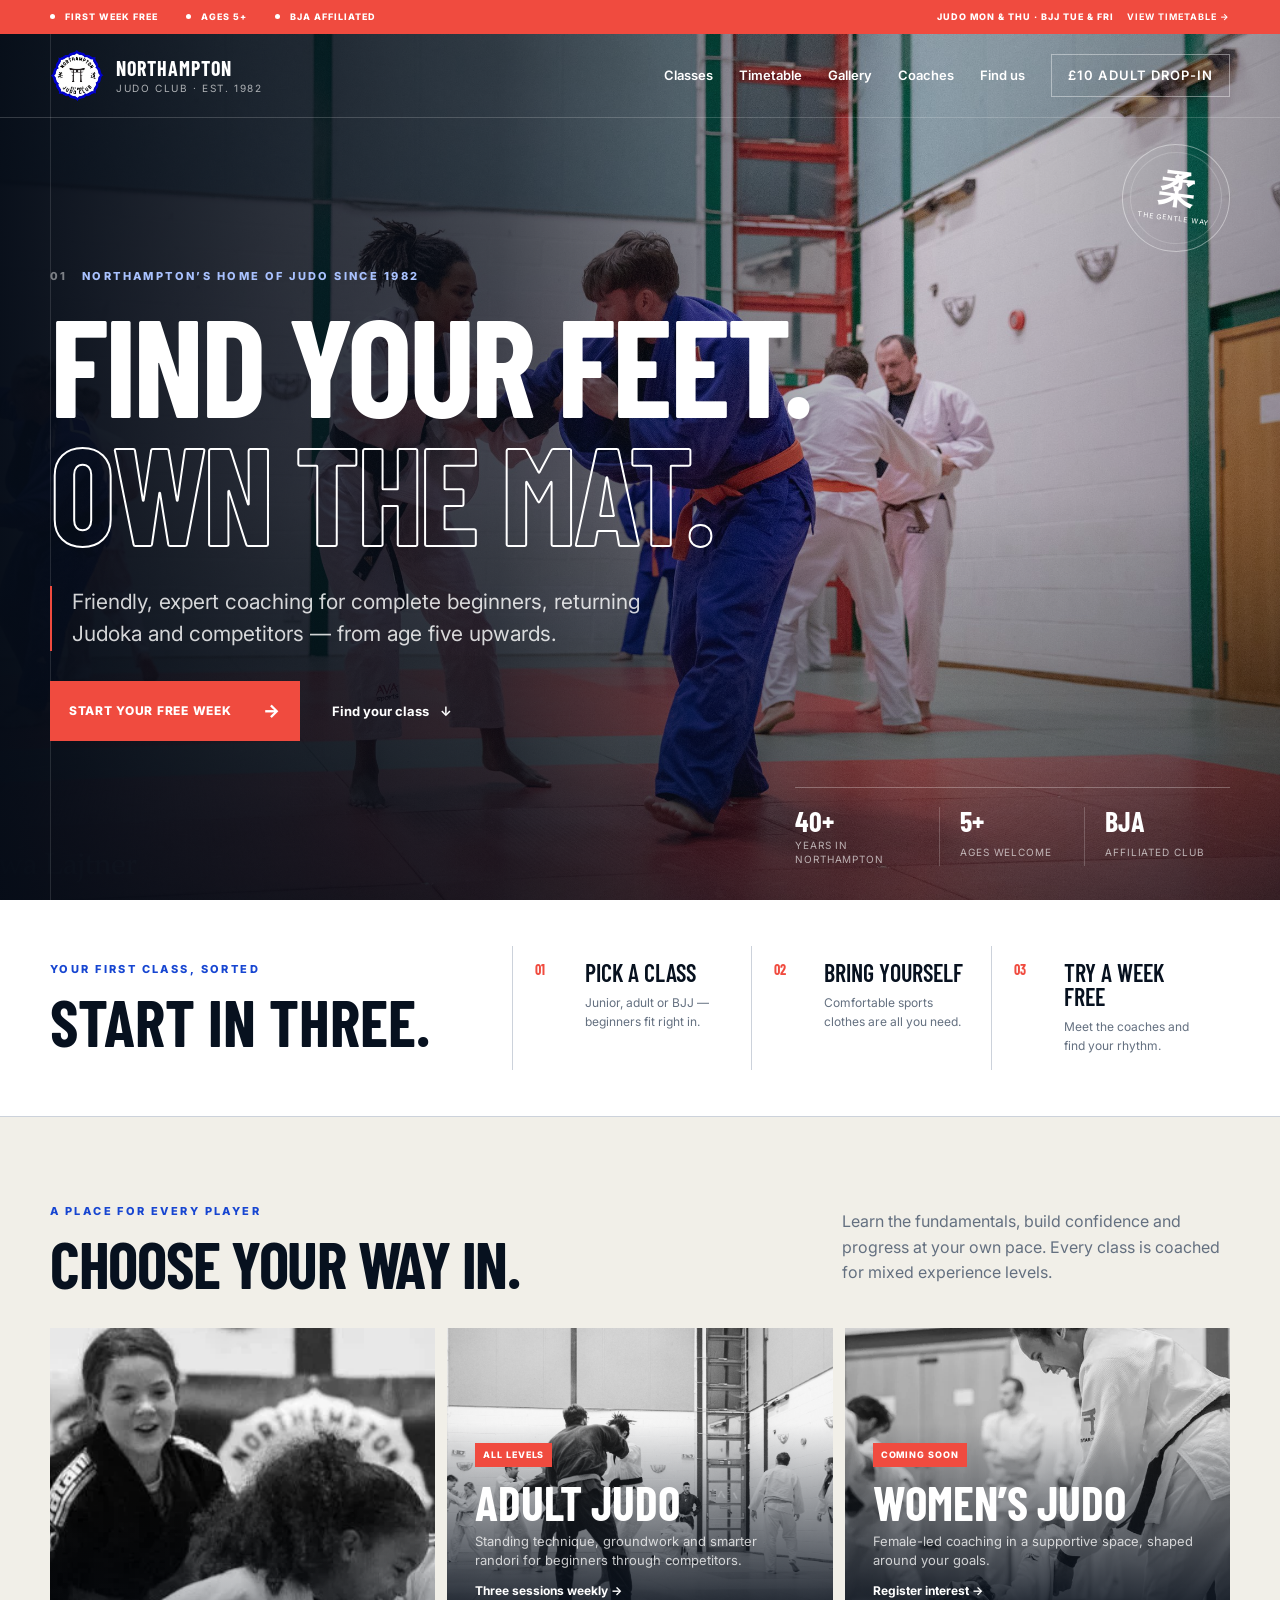
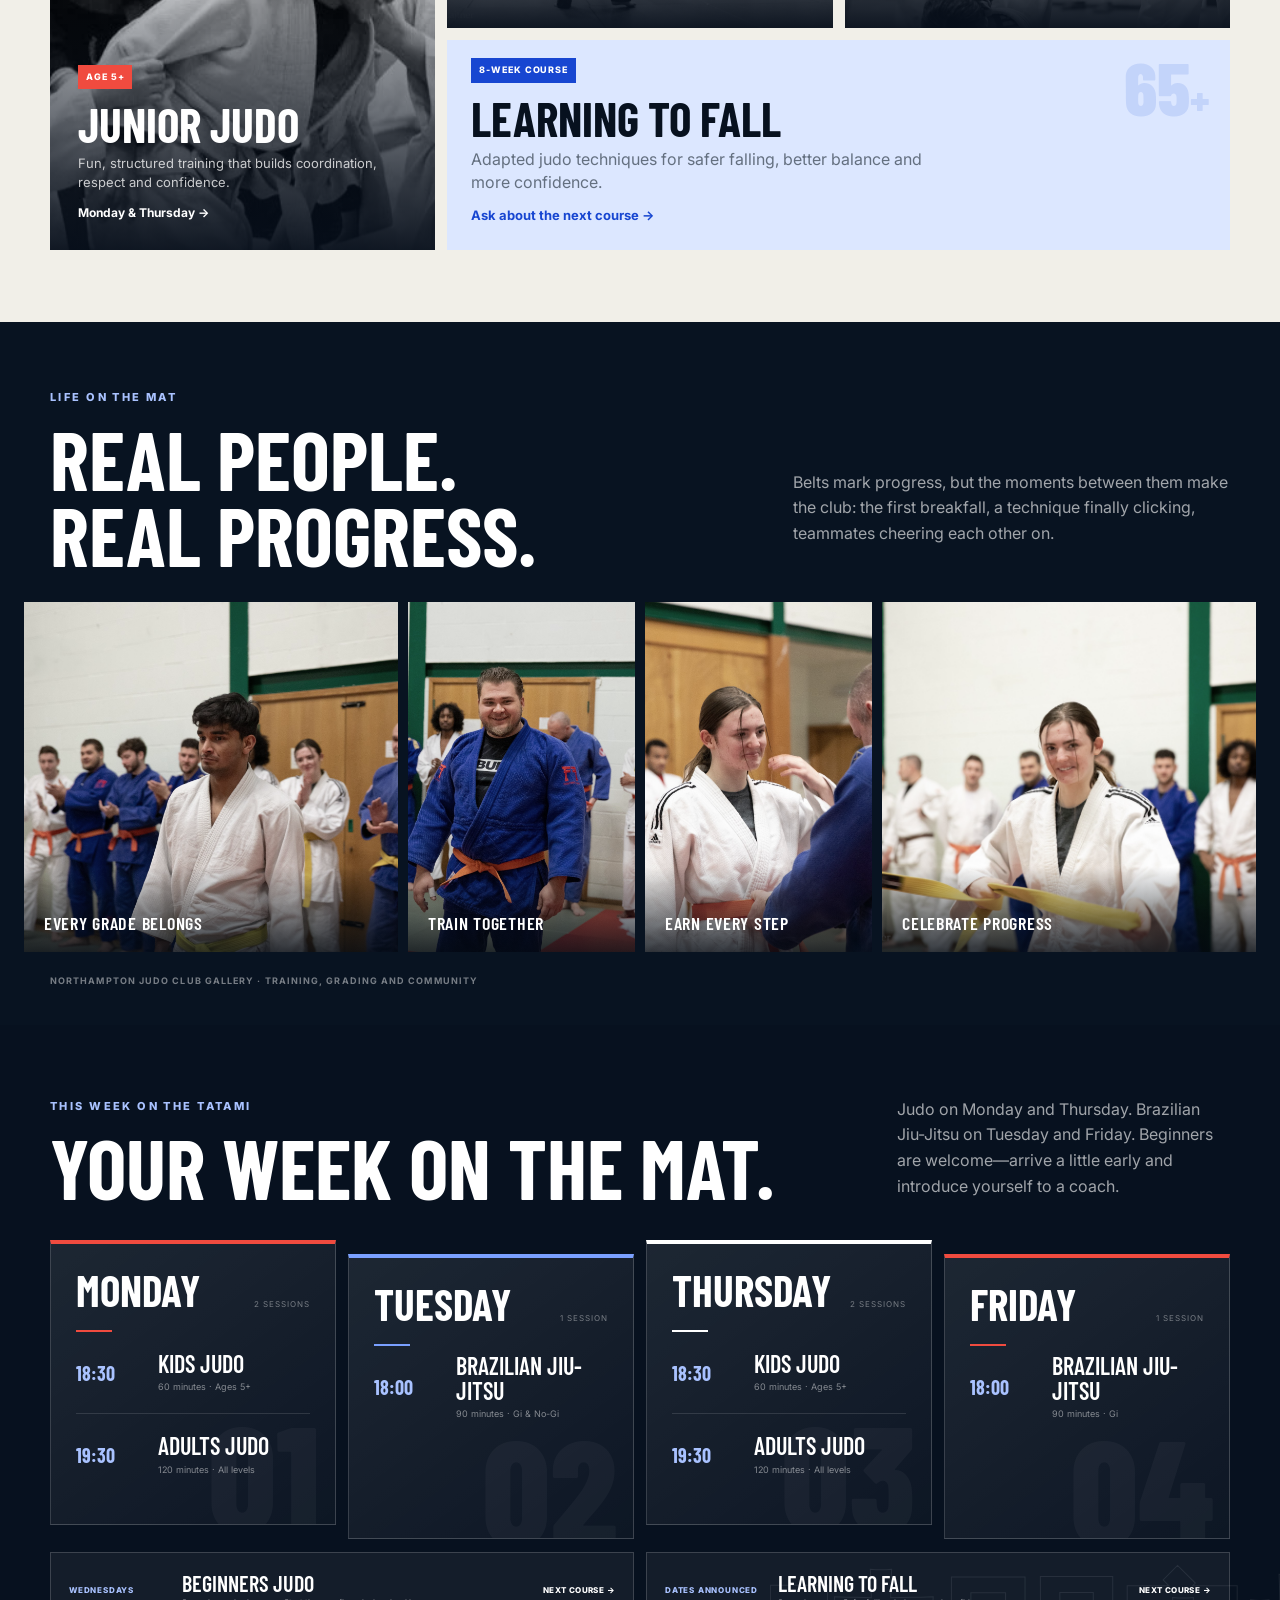
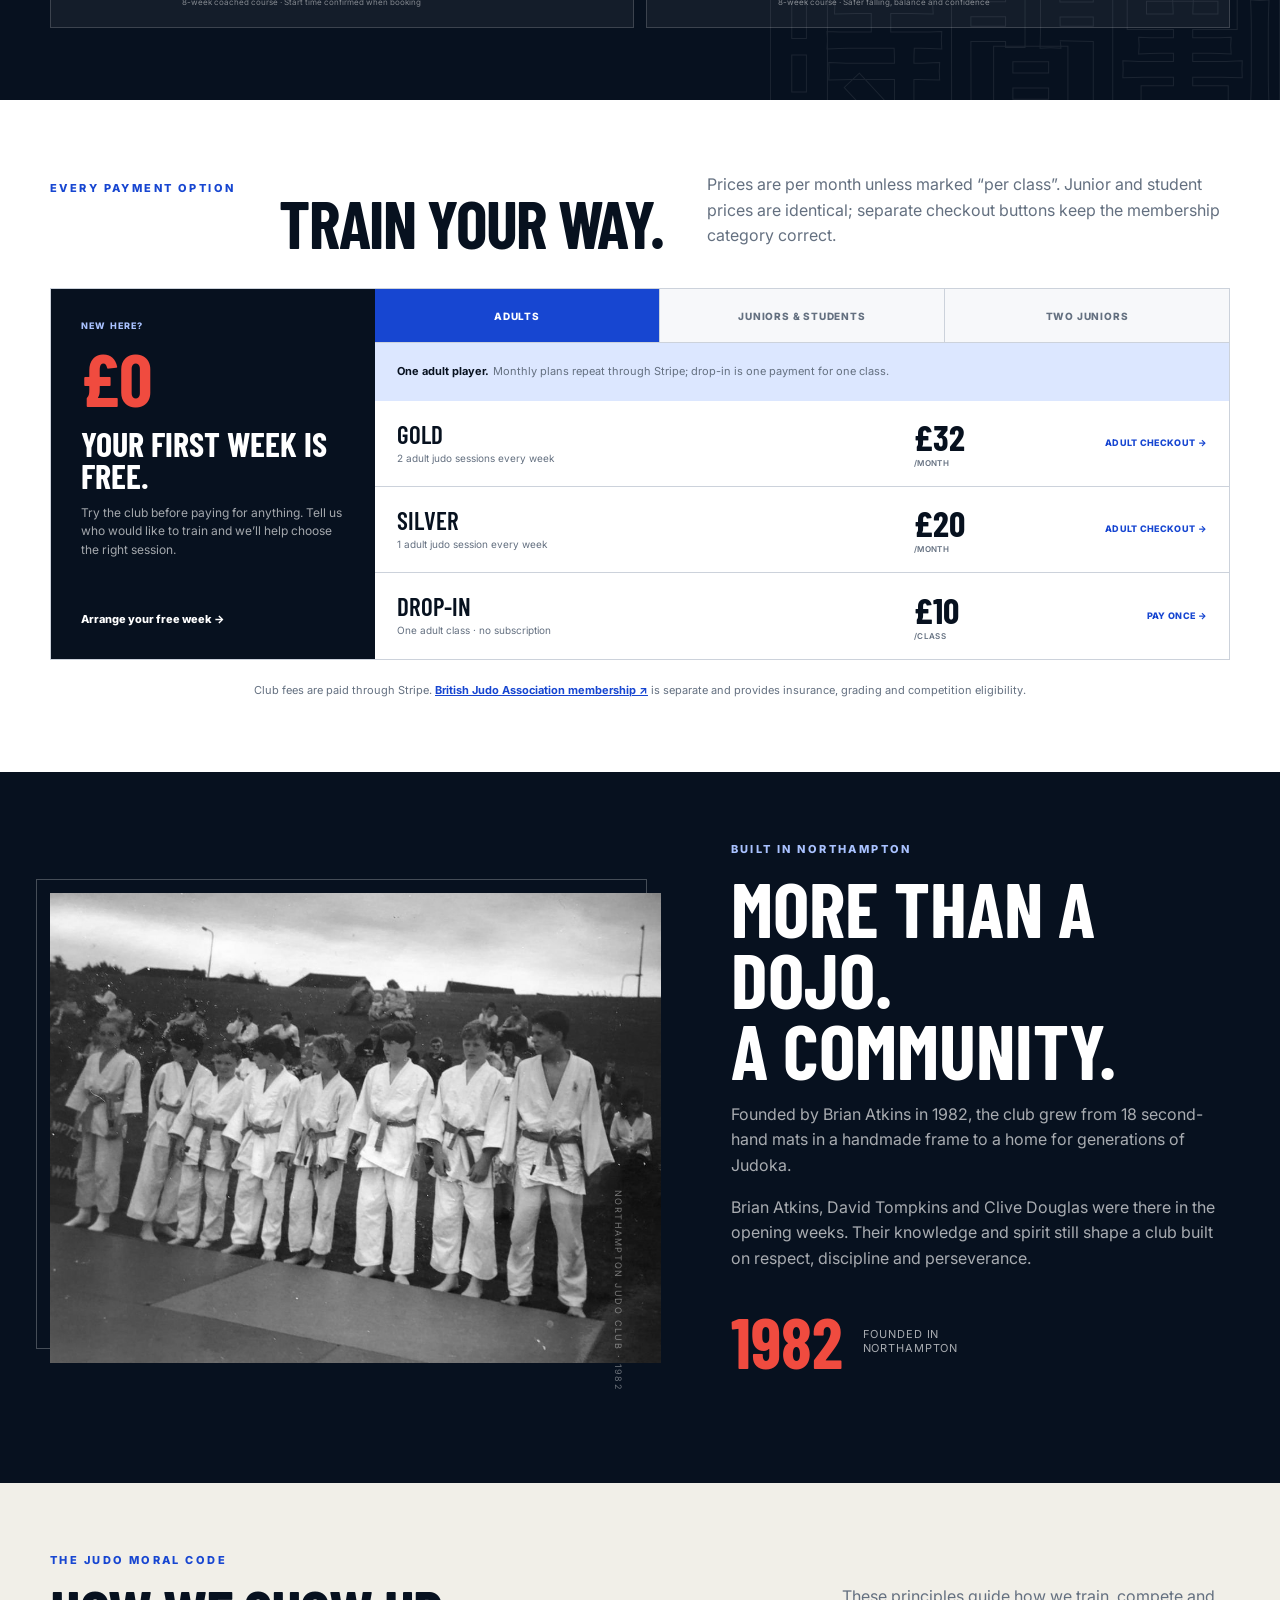
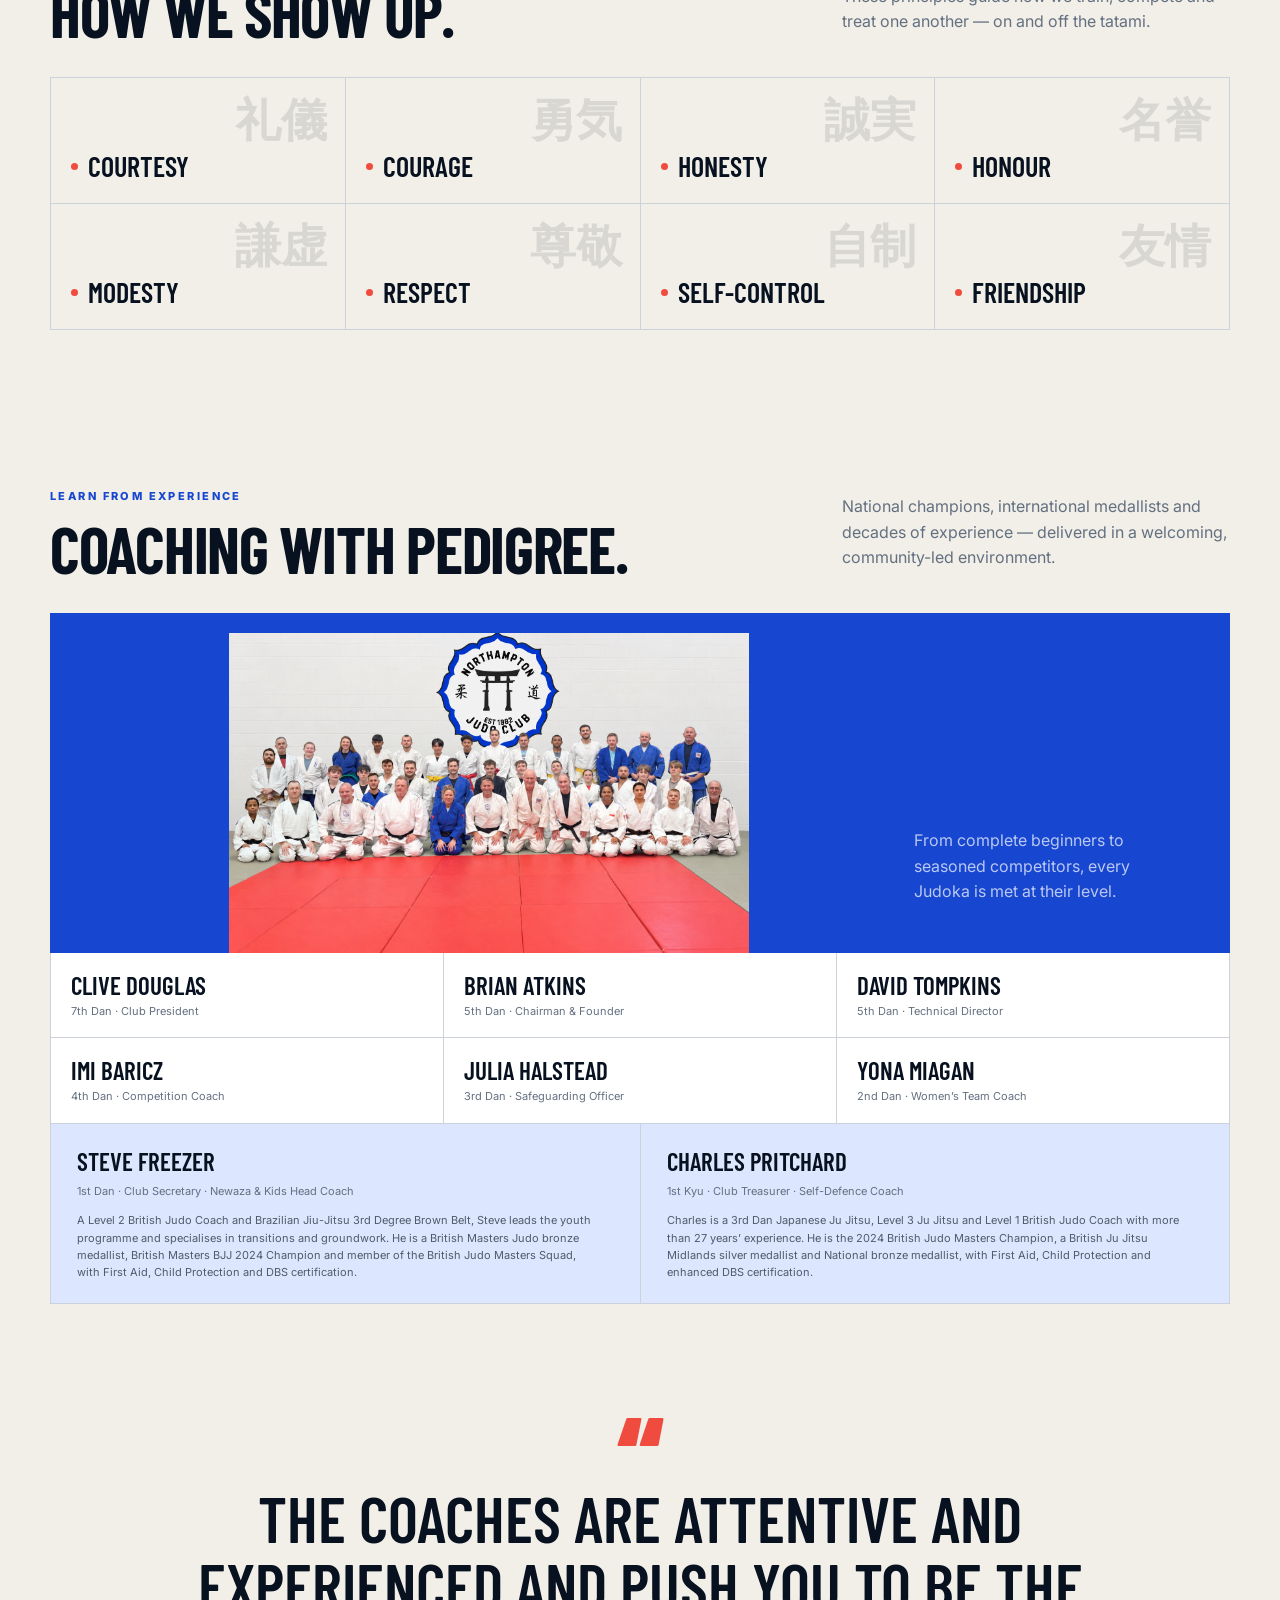
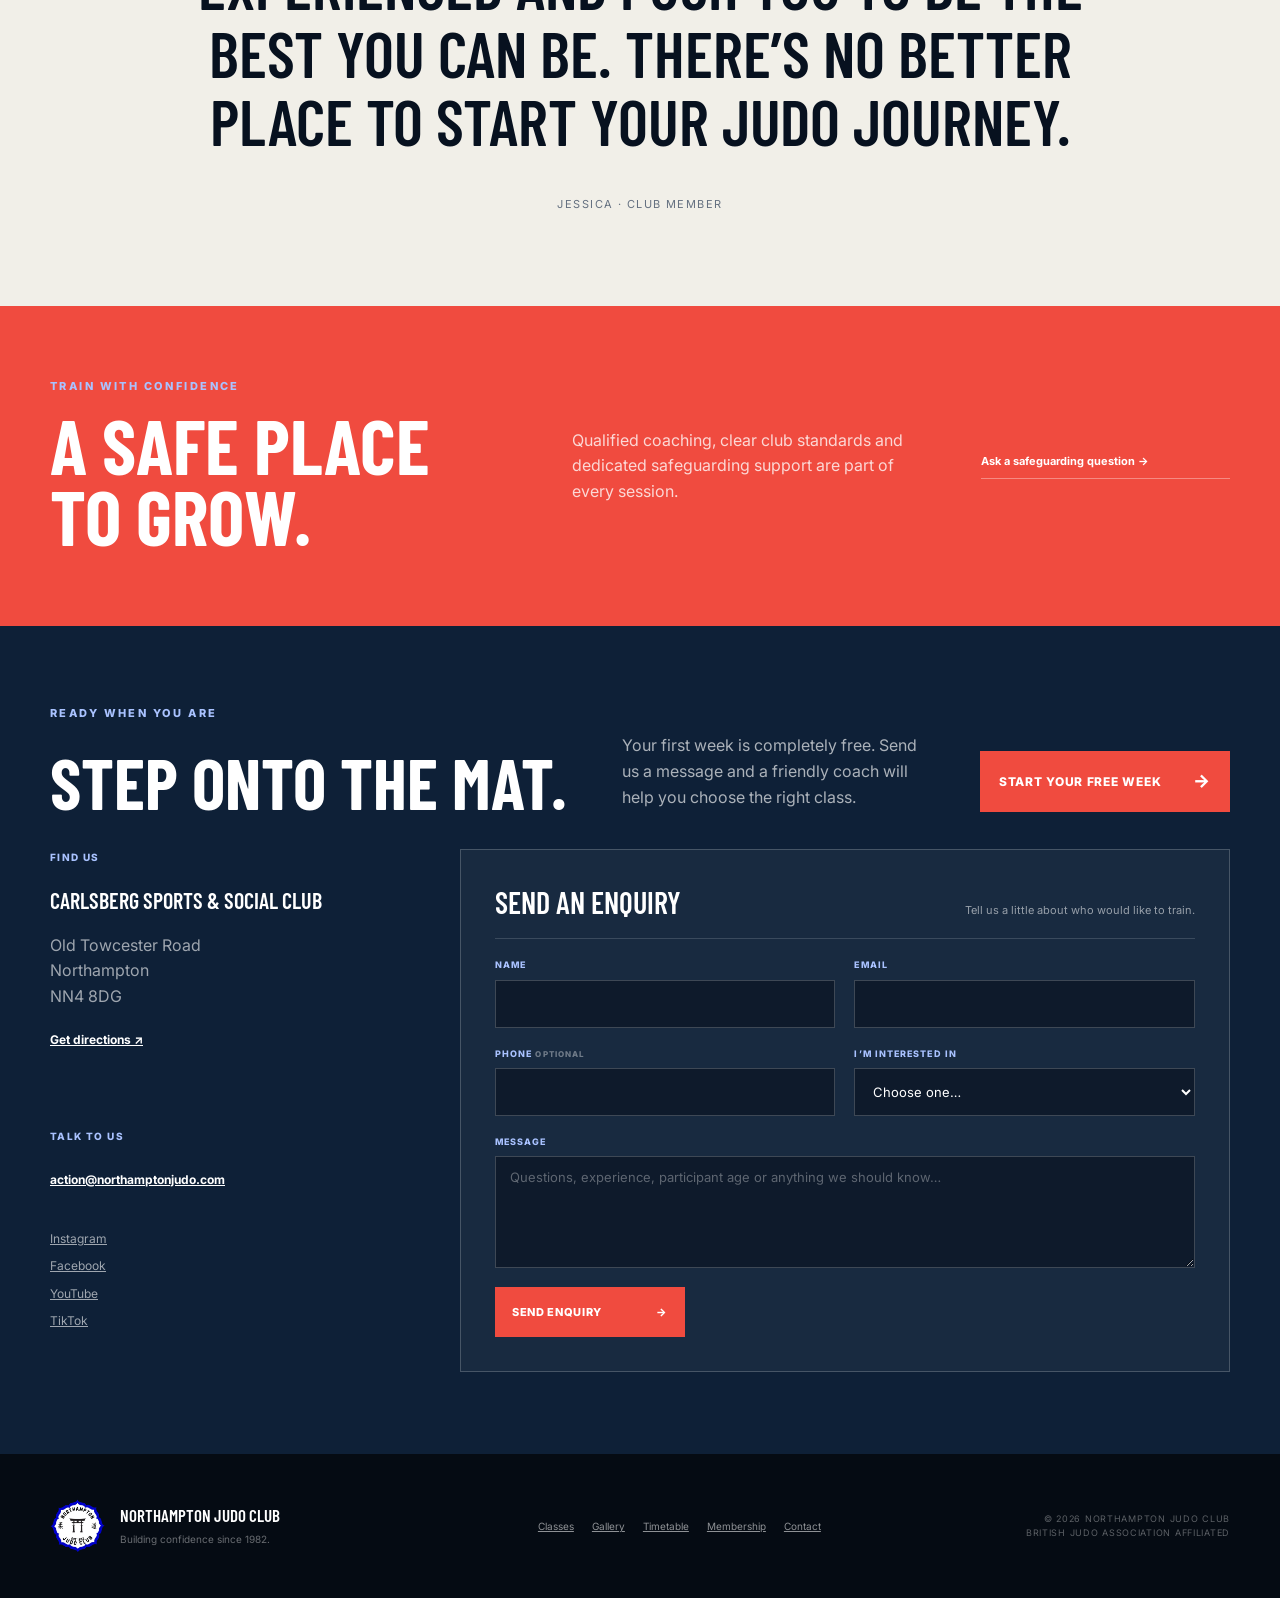
==== commit 0c2ce14c: "Update club schedule coaches and team photo" ====
--- a/index.html
+++ b/index.html
@@ -15,7 +15,7 @@
   <link rel="preconnect" href="https://fonts.googleapis.com">
   <link rel="preconnect" href="https://fonts.gstatic.com" crossorigin>
   <link href="https://fonts.googleapis.com/css2?family=Barlow+Condensed:wght@500;600;700;800&family=Inter:wght@400;500;600;700&display=swap" rel="stylesheet">
-  <link rel="stylesheet" href="styles.css?v=20260915-1">
+  <link rel="stylesheet" href="styles.css?v=20260915-2">
 </head>
 <body>
   <a class="skip-link" href="#main">Skip to content</a>
@@ -92,9 +92,9 @@
           <article class="class-card falls-card">
             <div class="number">65<span>+</span></div>
             <span class="pill">8-week course</span>
-            <h3>Finding Your Feet</h3>
+            <h3>Learning to Fall</h3>
             <p>Adapted judo techniques for safer falling, better balance and more confidence.</p>
-            <a class="text-link" href="#contact" data-enquiry="Finding Your Feet">Ask about the next course →</a>
+            <a class="text-link" href="#contact" data-enquiry="Learning to Fall course">Ask about the next course →</a>
           </article>
         </div>
       </div>
@@ -118,15 +118,18 @@
       <div class="wrap timetable-layout">
         <div class="schedule-intro">
           <div><p class="eyebrow light">This week on the tatami</p><h2>Your week on the mat.</h2></div>
-          <p>Judo on Monday and Thursday. Origin BJJ on Tuesday and Friday. Beginners are welcome—arrive a little early and introduce yourself to a coach.</p>
+          <p>Judo on Monday and Thursday. Brazilian Jiu-Jitsu on Tuesday and Friday. Beginners are welcome—arrive a little early and introduce yourself to a coach.</p>
         </div>
         <div class="schedule-days" aria-label="Weekly class timetable">
-          <article class="day-card" data-index="01"><header><strong>Monday</strong><span>2 sessions</span></header><div class="session"><time>18:30</time><div><b>Junior judo</b><small>60 minutes · Ages 5+</small></div></div><div class="session"><time>19:30</time><div><b>Adult judo</b><small>120 minutes · All levels</small></div></div></article>
-          <article class="day-card" data-index="02"><header><strong>Tuesday</strong><span>1 session</span></header><div class="session"><time>18:00</time><div><b>Origin BJJ</b><small>90 minutes · Gi & No-Gi</small></div></div></article>
-          <article class="day-card" data-index="03"><header><strong>Thursday</strong><span>2 sessions</span></header><div class="session"><time>18:30</time><div><b>Junior judo</b><small>60 minutes · Ages 5+</small></div></div><div class="session"><time>19:30</time><div><b>Adult judo</b><small>120 minutes · All levels</small></div></div></article>
-          <article class="day-card" data-index="04"><header><strong>Friday</strong><span>1 session</span></header><div class="session"><time>18:00</time><div><b>Origin BJJ</b><small>90 minutes · Gi</small></div></div></article>
-        </div>
-        <div class="schedule-footer"><p><b>New?</b> Your first week is free.</p><a class="button red" href="#contact" data-enquiry="Free first week">Plan your first session <span>→</span></a></div>
+          <article class="day-card" data-index="01"><header><strong>Monday</strong><span>2 sessions</span></header><div class="session"><time>18:30</time><div><b>Kids Judo</b><small>60 minutes · Ages 5+</small></div></div><div class="session"><time>19:30</time><div><b>Adults Judo</b><small>120 minutes · All levels</small></div></div></article>
+          <article class="day-card" data-index="02"><header><strong>Tuesday</strong><span>1 session</span></header><div class="session"><time>18:00</time><div><b>Brazilian Jiu-Jitsu</b><small>90 minutes · Gi & No-Gi</small></div></div></article>
+          <article class="day-card" data-index="03"><header><strong>Thursday</strong><span>2 sessions</span></header><div class="session"><time>18:30</time><div><b>Kids Judo</b><small>60 minutes · Ages 5+</small></div></div><div class="session"><time>19:30</time><div><b>Adults Judo</b><small>120 minutes · All levels</small></div></div></article>
+          <article class="day-card" data-index="04"><header><strong>Friday</strong><span>1 session</span></header><div class="session"><time>18:00</time><div><b>Brazilian Jiu-Jitsu</b><small>90 minutes · Gi</small></div></div></article>
+        </div>
+        <div class="course-schedule" aria-label="Eight-week courses">
+          <article><span>Wednesdays</span><div><b>Beginners Judo</b><small>8-week coached course · Start time confirmed when booking</small></div><a href="#contact" data-enquiry="Beginners Judo course">Next course →</a></article>
+          <article><span>Dates announced</span><div><b>Learning to Fall</b><small>8-week course · Safer falling, balance and confidence</small></div><a href="#contact" data-enquiry="Learning to Fall course">Next course →</a></article>
+        </div>
       </div>
     </section>
 
@@ -198,6 +201,8 @@
           <article><b>Imi Baricz</b><span>4th Dan · Competition Coach</span></article>
           <article><b>Julia Halstead</b><span>3rd Dan · Safeguarding Officer</span></article>
           <article><b>Yona Miagan</b><span>2nd Dan · Women’s Team Coach</span></article>
+          <article class="coach-profile"><b>Steve Freezer</b><span>1st Dan · Club Secretary · Newaza & Kids Head Coach</span><p>A Level 2 British Judo Coach and Brazilian Jiu-Jitsu 3rd Degree Brown Belt, Steve leads the youth programme and specialises in transitions and groundwork. He is a British Masters Judo bronze medallist, British Masters BJJ 2024 Champion and member of the British Judo Masters Squad, with First Aid, Child Protection and DBS certification.</p></article>
+          <article class="coach-profile"><b>Charles Pritchard</b><span>1st Kyu · Club Treasurer · Self-Defence Coach</span><p>Charles is a 3rd Dan Japanese Ju Jitsu, Level 3 Ju Jitsu and Level 1 British Judo Coach with more than 27 years’ experience. He is the 2024 British Judo Masters Champion, a British Ju Jitsu Midlands silver medallist and National bronze medallist, with First Aid, Child Protection and enhanced DBS certification.</p></article>
         </div>
       </div>
     </section>
@@ -227,7 +232,7 @@
           <label><span>Name</span><input type="text" name="name" autocomplete="name" required></label>
           <label><span>Email</span><input type="email" name="email" autocomplete="email" required></label>
           <label><span>Phone <small>optional</small></span><input type="tel" name="phone" autocomplete="tel"></label>
-          <label><span>I’m interested in</span><select name="enquiry" required><option value="">Choose one…</option><option>Free first week</option><option>Junior judo</option><option>Student judo</option><option>Two-junior family membership</option><option>Adult judo</option><option>Origin BJJ</option><option>Women’s judo</option><option>Finding Your Feet</option><option>Something else</option></select></label>
+          <label><span>I’m interested in</span><select name="enquiry" required><option value="">Choose one…</option><option>Free first week</option><option>Junior judo</option><option>Student judo</option><option>Two-junior family membership</option><option>Adult judo</option><option>Brazilian Jiu-Jitsu</option><option>Beginners Judo course</option><option>Learning to Fall course</option><option>Women’s judo</option><option>Something else</option></select></label>
           <label class="form-message"><span>Message</span><textarea name="message" rows="4" required placeholder="Questions, experience, participant age or anything we should know…"></textarea></label>
           <input type="hidden" name="_subject" value="New Northampton Judo Club enquiry">
           <div class="form-submit"><button type="submit">Send enquiry <span>→</span></button><p id="form-status" role="status" aria-live="polite" data-form-status></p></div>
--- a/styles.css
+++ b/styles.css
@@ -204,10 +204,12 @@
 .team-feature img { align-self: end; width: 100%; max-height: 320px; object-fit: contain; object-position: bottom; }
 .team-feature > div { padding: 0 0 32px; }
 .team-feature p { color: rgb(255 255 255 / .7); }
-.coach-list { display: grid; grid-template-columns: repeat(3, 1fr); border-left: 1px solid var(--line); }
-.coach-list article { display: grid; gap: 3px; padding: 17px 20px; border-right: 1px solid var(--line); border-bottom: 1px solid var(--line); background: white; }
+.coach-list { display: grid; grid-template-columns: repeat(6, 1fr); border-left: 1px solid var(--line); }
+.coach-list article { grid-column: span 2; display: grid; gap: 3px; padding: 17px 20px; border-right: 1px solid var(--line); border-bottom: 1px solid var(--line); background: white; }
 .coach-list b { font: 600 25px var(--display); text-transform: uppercase; }
 .coach-list span { color: var(--muted); font-size: 11px; }
+.coach-list .coach-profile { grid-column: span 3; gap: 7px; padding: 22px 26px; background: var(--blue-light); }
+.coach-profile p { max-width: 520px; margin: 5px 0 0; color: #4f5b6a; font-size: 11px; line-height: 1.55; }
 
 .testimonial { padding: 90px 0; background: var(--cream); }
 .quote-wrap { text-align: center; }
@@ -457,6 +459,14 @@
 .schedule-footer { position: relative; z-index: 1; display: flex; align-items: center; justify-content: space-between; margin-top: 30px; }
 .schedule-footer p { margin: 0; color: rgb(255 255 255 / .6); }
 .schedule-footer p b { color: white; }
+.course-schedule { position: relative; z-index: 1; display: grid; grid-template-columns: 1fr 1fr; gap: 12px; margin-top: 27px; }
+.course-schedule article { min-height: 76px; display: grid; grid-template-columns: 95px 1fr auto; gap: 18px; align-items: center; padding: 13px 18px; border: 1px solid rgb(255 255 255 / .17); background: rgb(255 255 255 / .05); }
+.course-schedule article > span { color: #a9c2ff; font-size: 8px; font-weight: 800; letter-spacing: .1em; text-transform: uppercase; }
+.course-schedule article > div { display: grid; gap: 2px; }
+.course-schedule b { font: 600 22px/1 var(--display); text-transform: uppercase; }
+.course-schedule small { color: rgb(255 255 255 / .48); font-size: 8px; }
+.course-schedule a { color: white; font-size: 8px; font-weight: 800; letter-spacing: .05em; text-decoration: none; text-transform: uppercase; white-space: nowrap; }
+.course-schedule a:hover { color: #a9c2ff; }
 
 .price-grid article { position: relative; overflow: hidden; }
 .price-grid article::after { content: ""; position: absolute; width: 140px; height: 140px; right: -75px; bottom: -75px; border: 22px solid var(--blue-light); border-radius: 50%; opacity: .55; }
@@ -503,6 +513,8 @@
   .contact-intro > p:not(.eyebrow) { margin: 20px 0; }
   .contact h2 { white-space: normal; }
   .trust-links { grid-template-columns: 1fr; }
+  .coach-list article, .coach-list .coach-profile { grid-column: auto; }
+  .course-schedule { grid-template-columns: 1fr; }
 }
 
 @media (max-width: 560px) {
@@ -536,6 +548,8 @@
   .day-card header strong { font-size: 38px; }
   .schedule-footer { align-items: stretch; flex-direction: column; gap: 18px; }
   .schedule-footer .button { width: 100%; }
+  .course-schedule article { grid-template-columns: 1fr; gap: 5px; padding: 17px; }
+  .course-schedule a { margin-top: 7px; }
   .compact-heading h2, .split-heading h2, .contact h2 { font-size: 50px; white-space: normal; }
   .pricing-shell { margin-inline: -1px; }
   .pricing-tabs { display: grid; grid-template-columns: .8fr 1.35fr 1fr; }
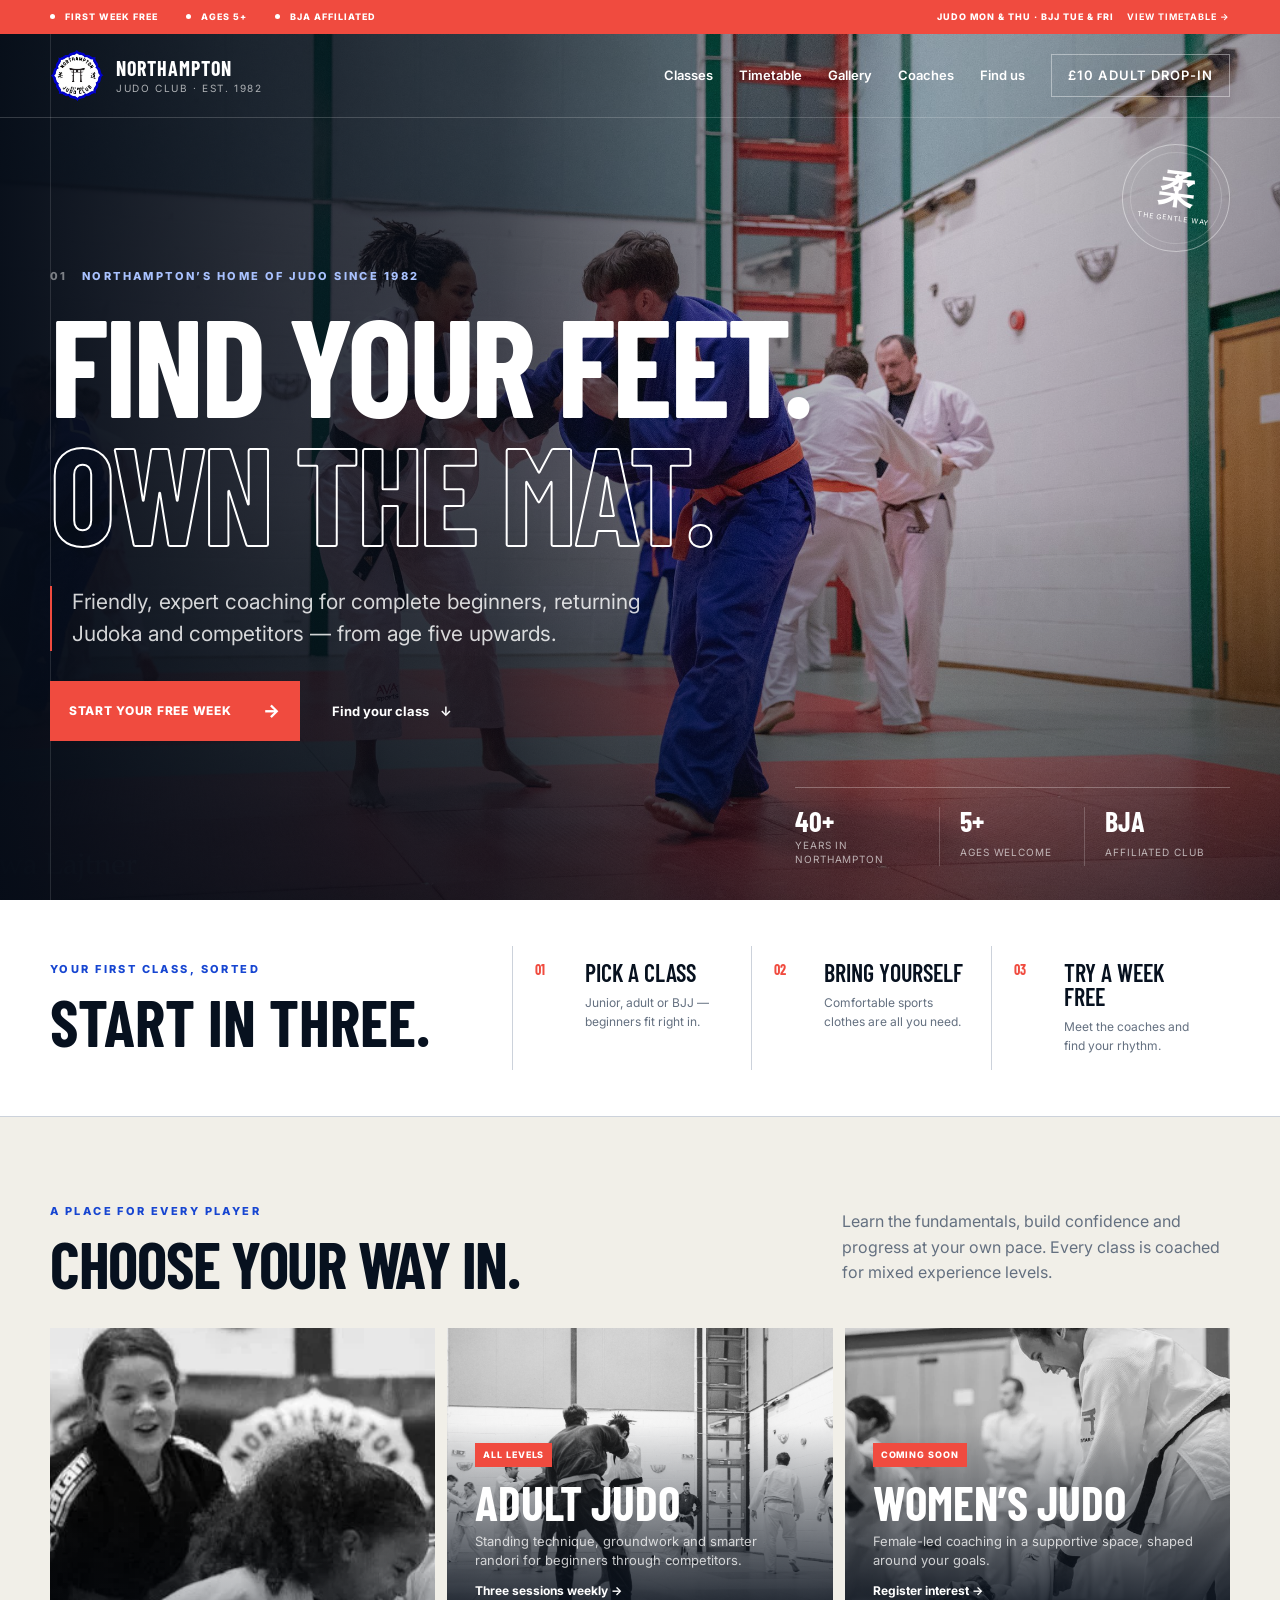
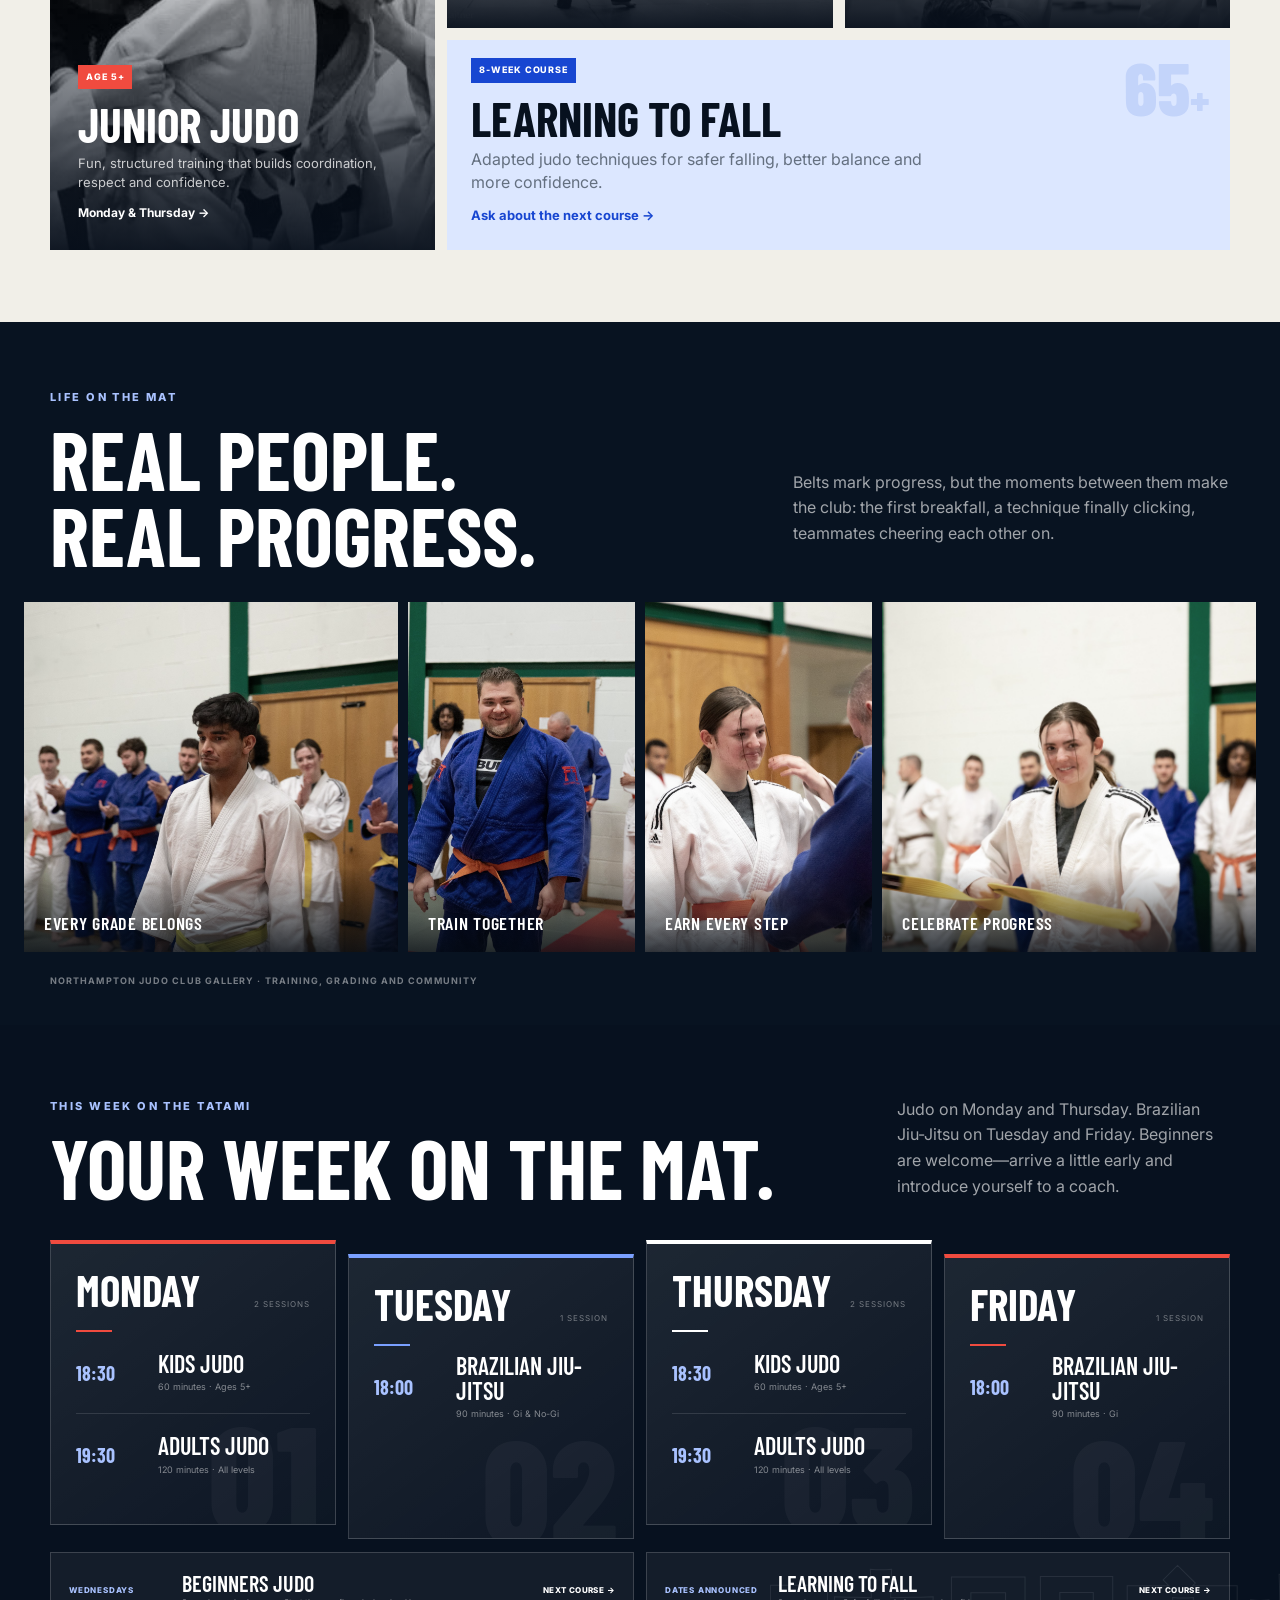
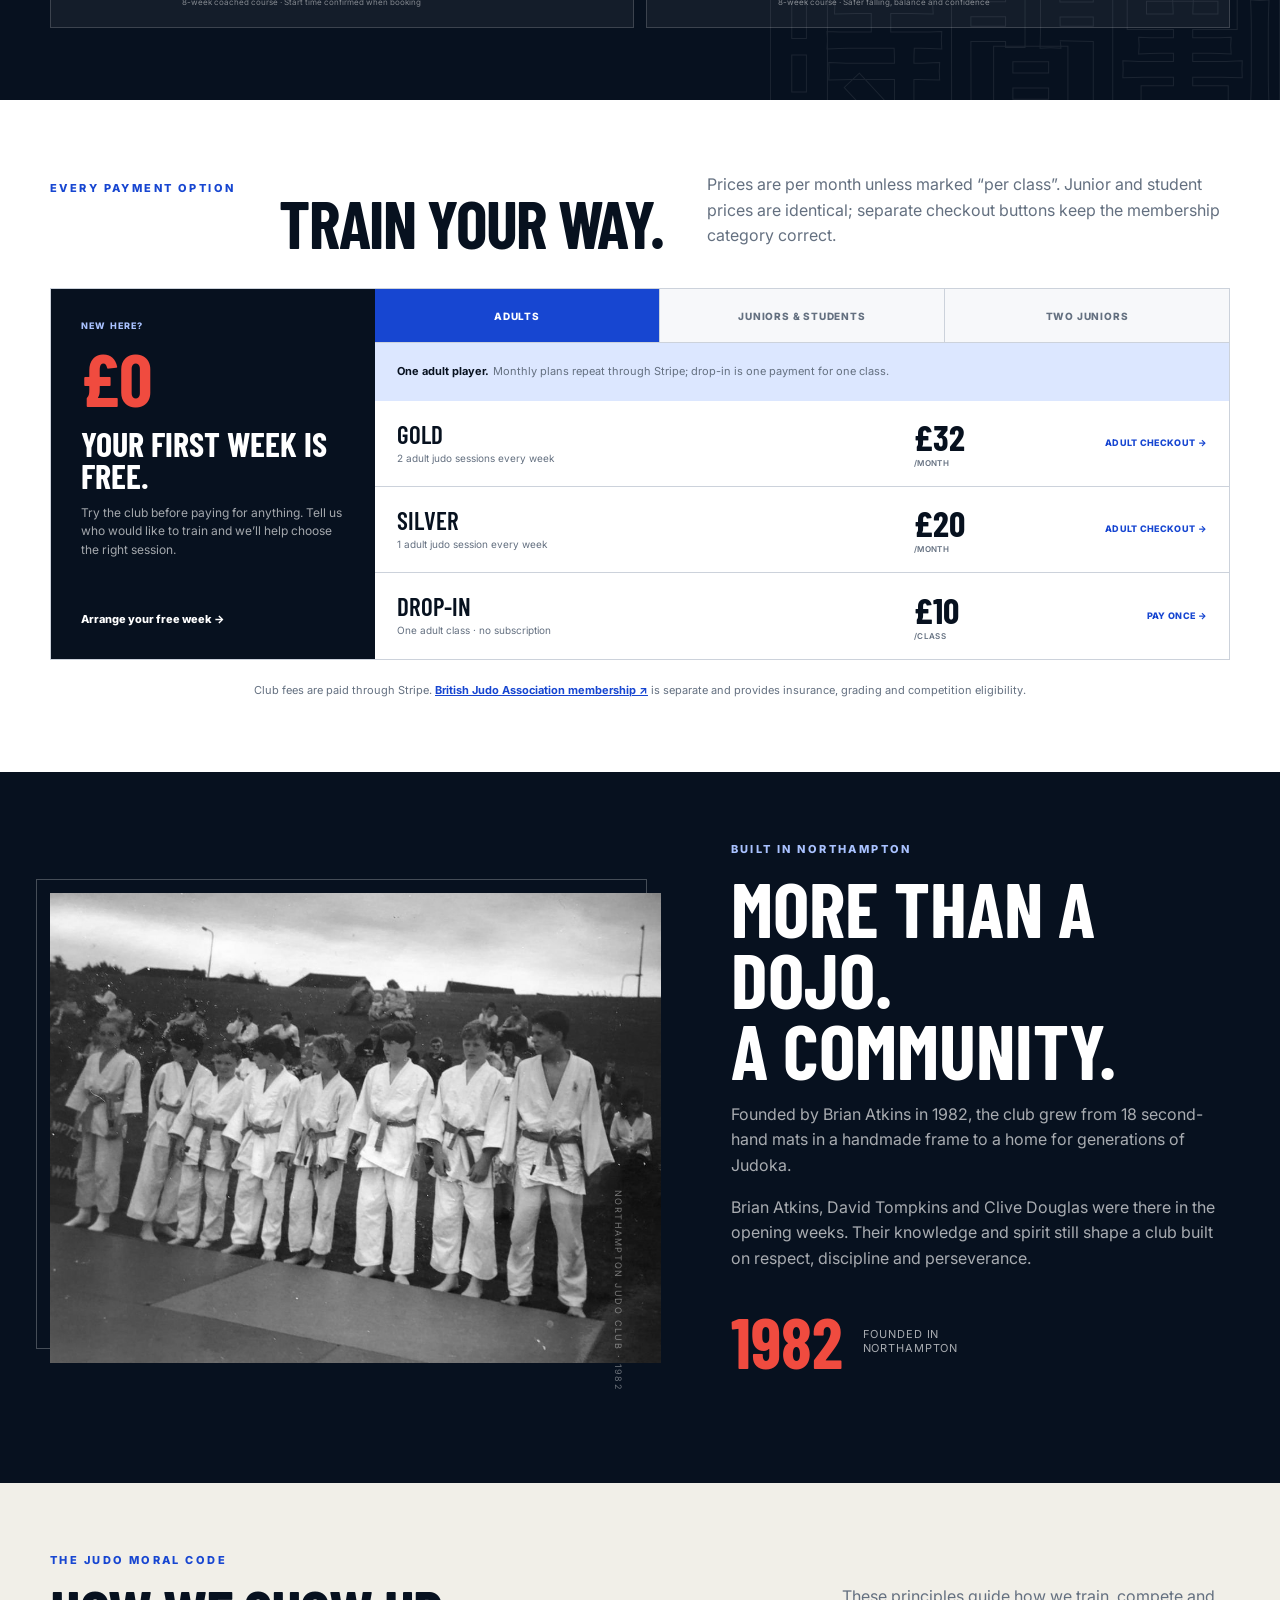
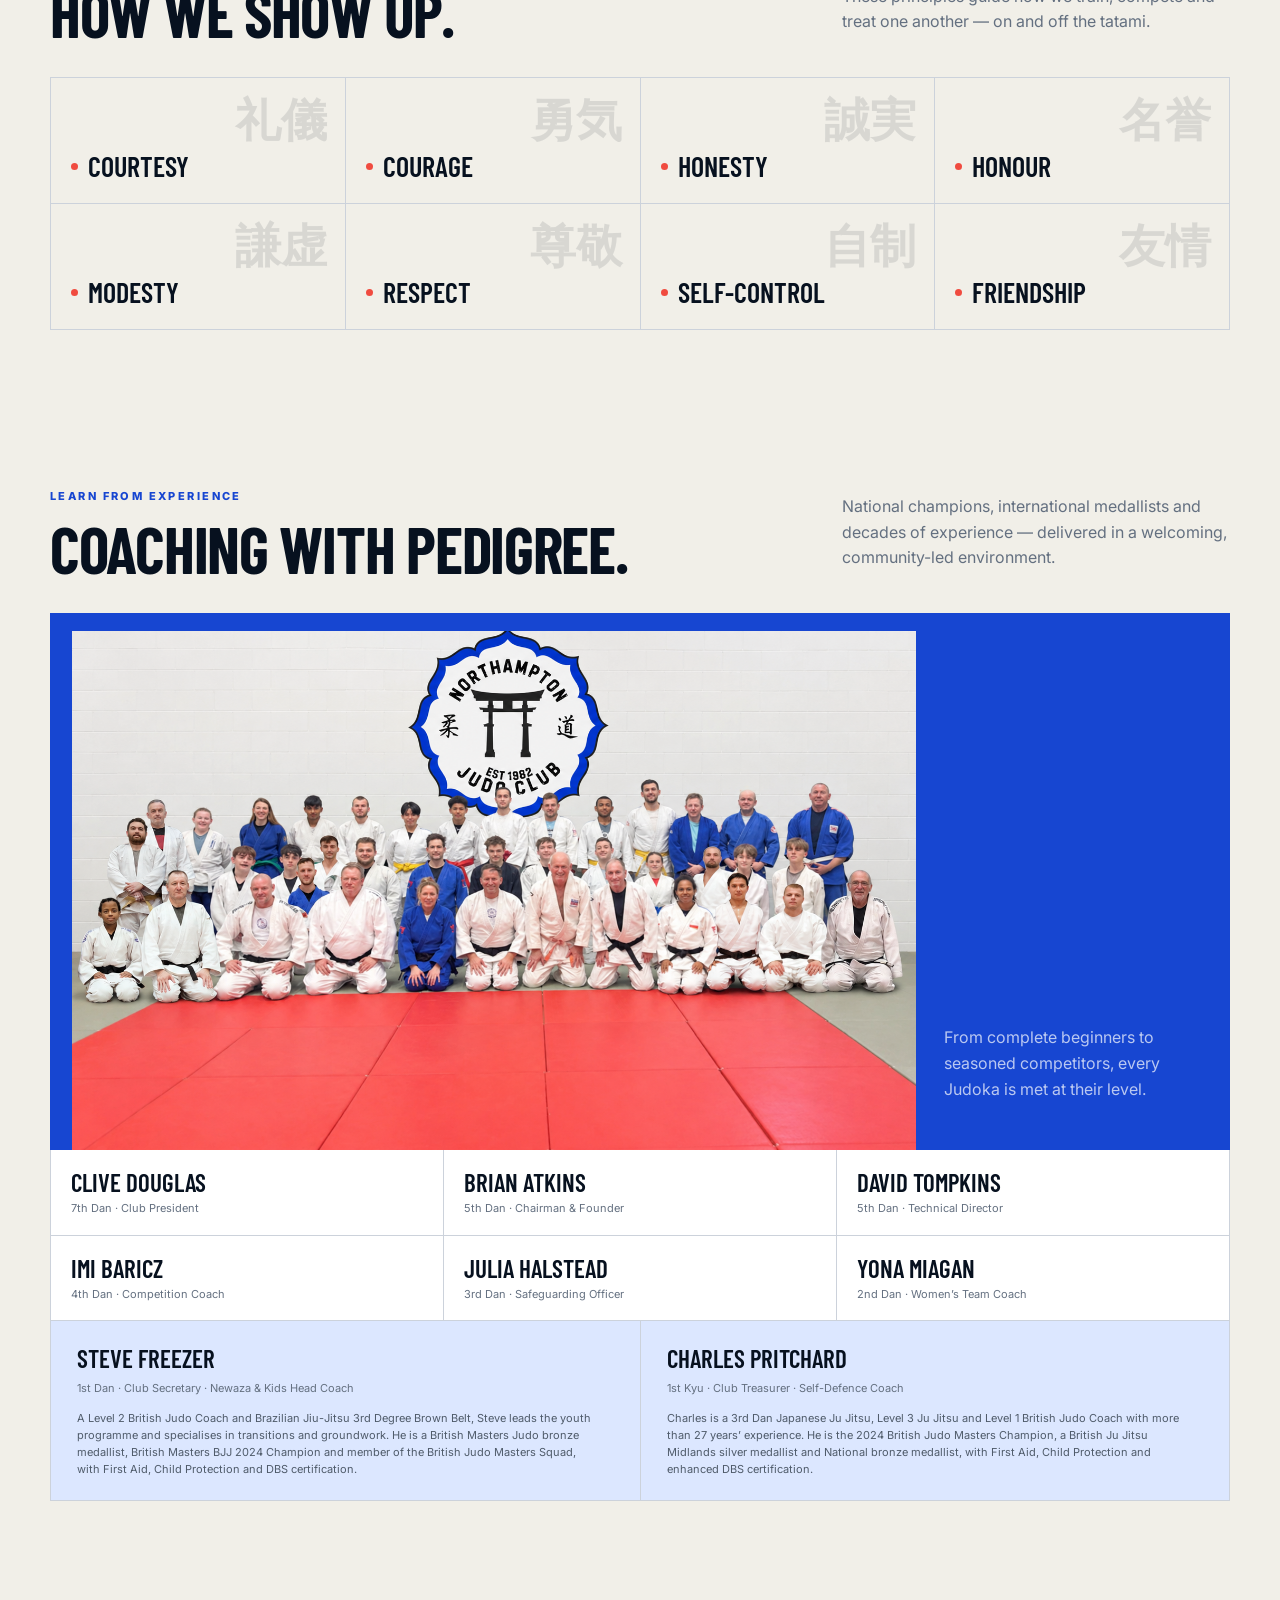
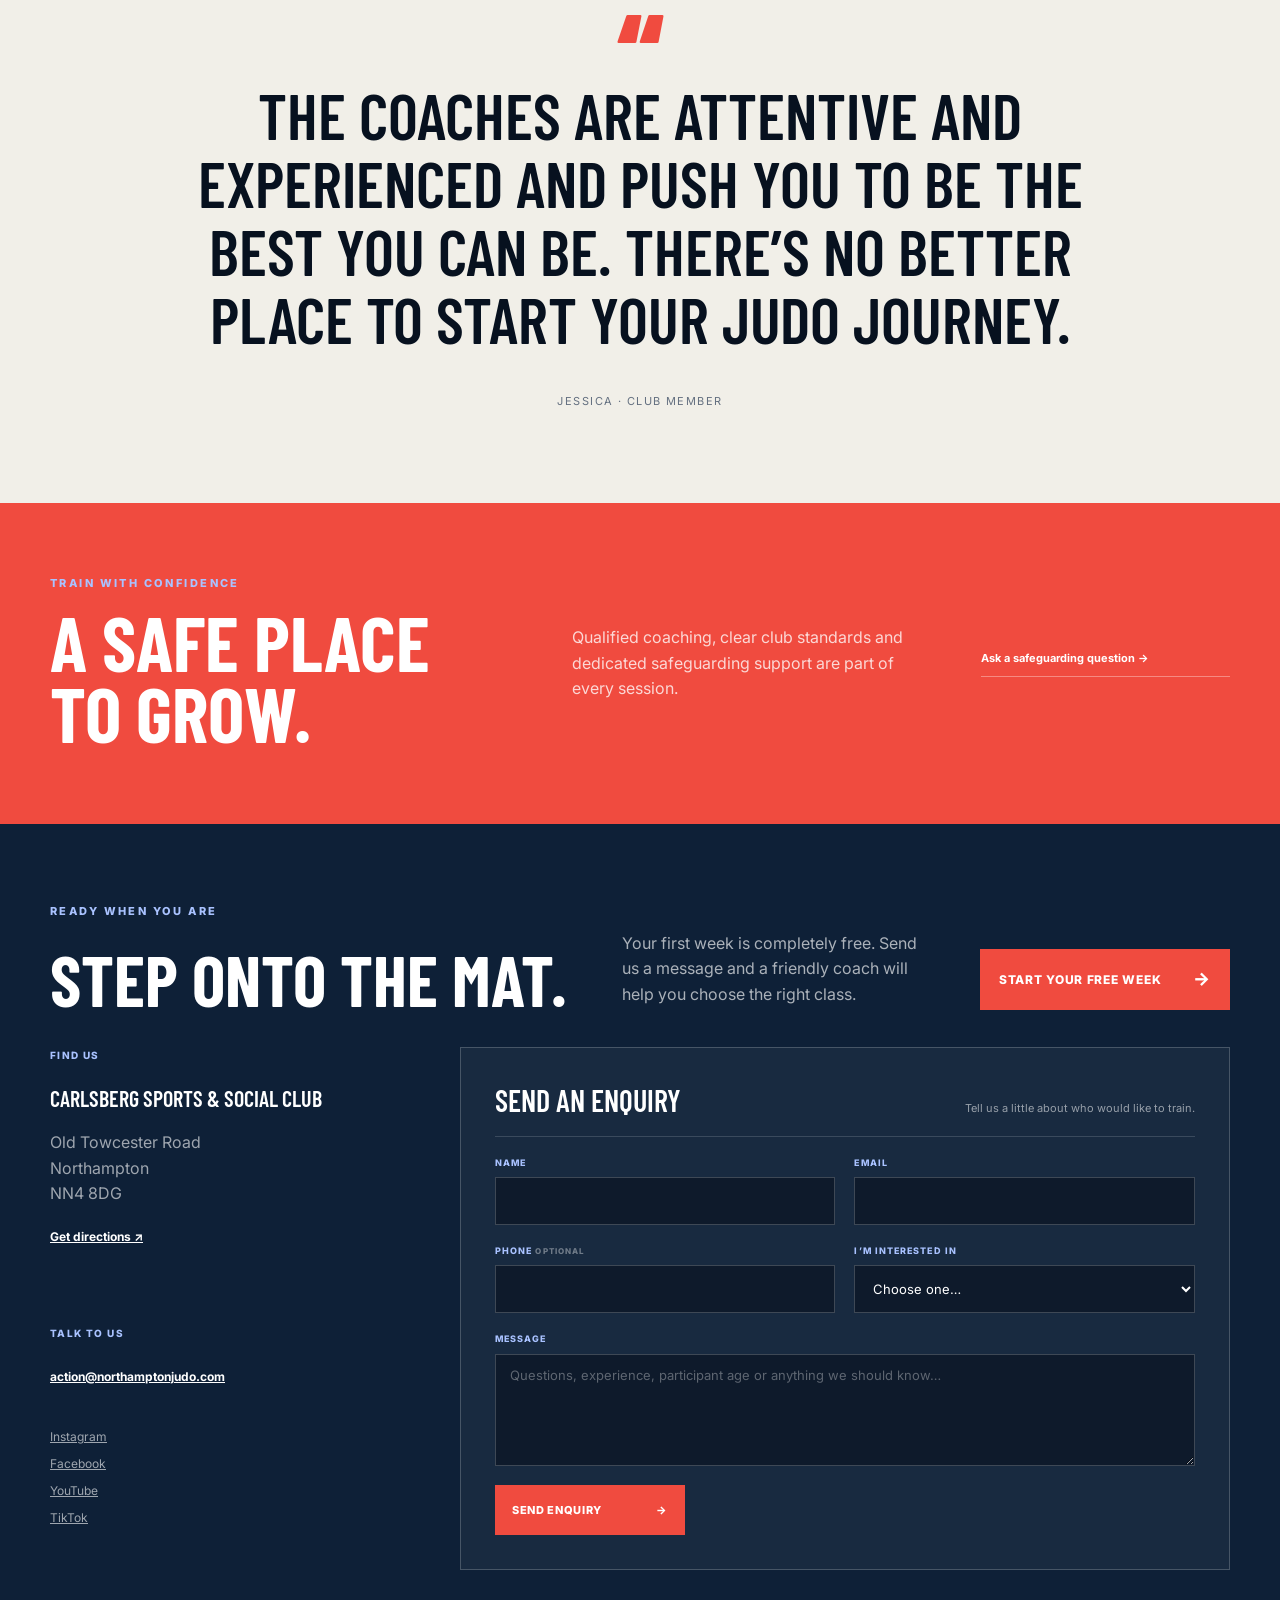
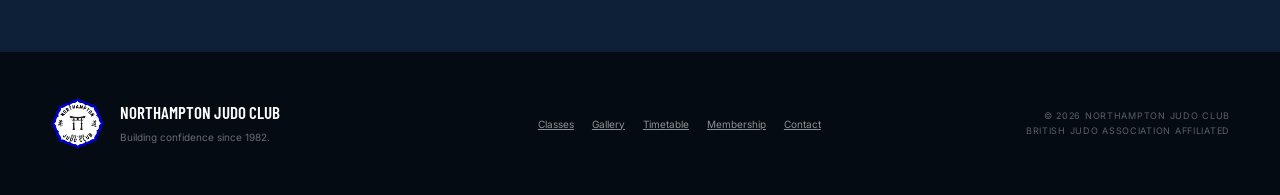
==== commit 2bc49d63: "Enlarge coaching team photo" ====
--- a/index.html
+++ b/index.html
@@ -15,7 +15,7 @@
   <link rel="preconnect" href="https://fonts.googleapis.com">
   <link rel="preconnect" href="https://fonts.gstatic.com" crossorigin>
   <link href="https://fonts.googleapis.com/css2?family=Barlow+Condensed:wght@500;600;700;800&family=Inter:wght@400;500;600;700&display=swap" rel="stylesheet">
-  <link rel="stylesheet" href="styles.css?v=20260915-2">
+  <link rel="stylesheet" href="styles.css?v=20260915-3">
 </head>
 <body>
   <a class="skip-link" href="#main">Skip to content</a>
--- a/styles.css
+++ b/styles.css
@@ -200,8 +200,8 @@
 .values-grid span:hover { background: var(--blue); color: white; transform: translateY(-4px); }
 
 .coaches { padding-bottom: 0; background: var(--cream); }
-.team-feature { min-height: 335px; padding: 20px 45px 0; display: grid; grid-template-columns: 1.6fr .55fr; align-items: end; gap: 30px; color: white; background: var(--blue); overflow: hidden; }
-.team-feature img { align-self: end; width: 100%; max-height: 320px; object-fit: contain; object-position: bottom; }
+.team-feature { min-height: 335px; padding: 18px 22px 0; display: grid; grid-template-columns: 2.4fr .75fr; align-items: end; gap: 28px; color: white; background: var(--blue); overflow: hidden; }
+.team-feature img { align-self: end; display: block; width: 100%; object-fit: contain; object-position: bottom; }
 .team-feature > div { padding: 0 0 32px; }
 .team-feature p { color: rgb(255 255 255 / .7); }
 .coach-list { display: grid; grid-template-columns: repeat(6, 1fr); border-left: 1px solid var(--line); }
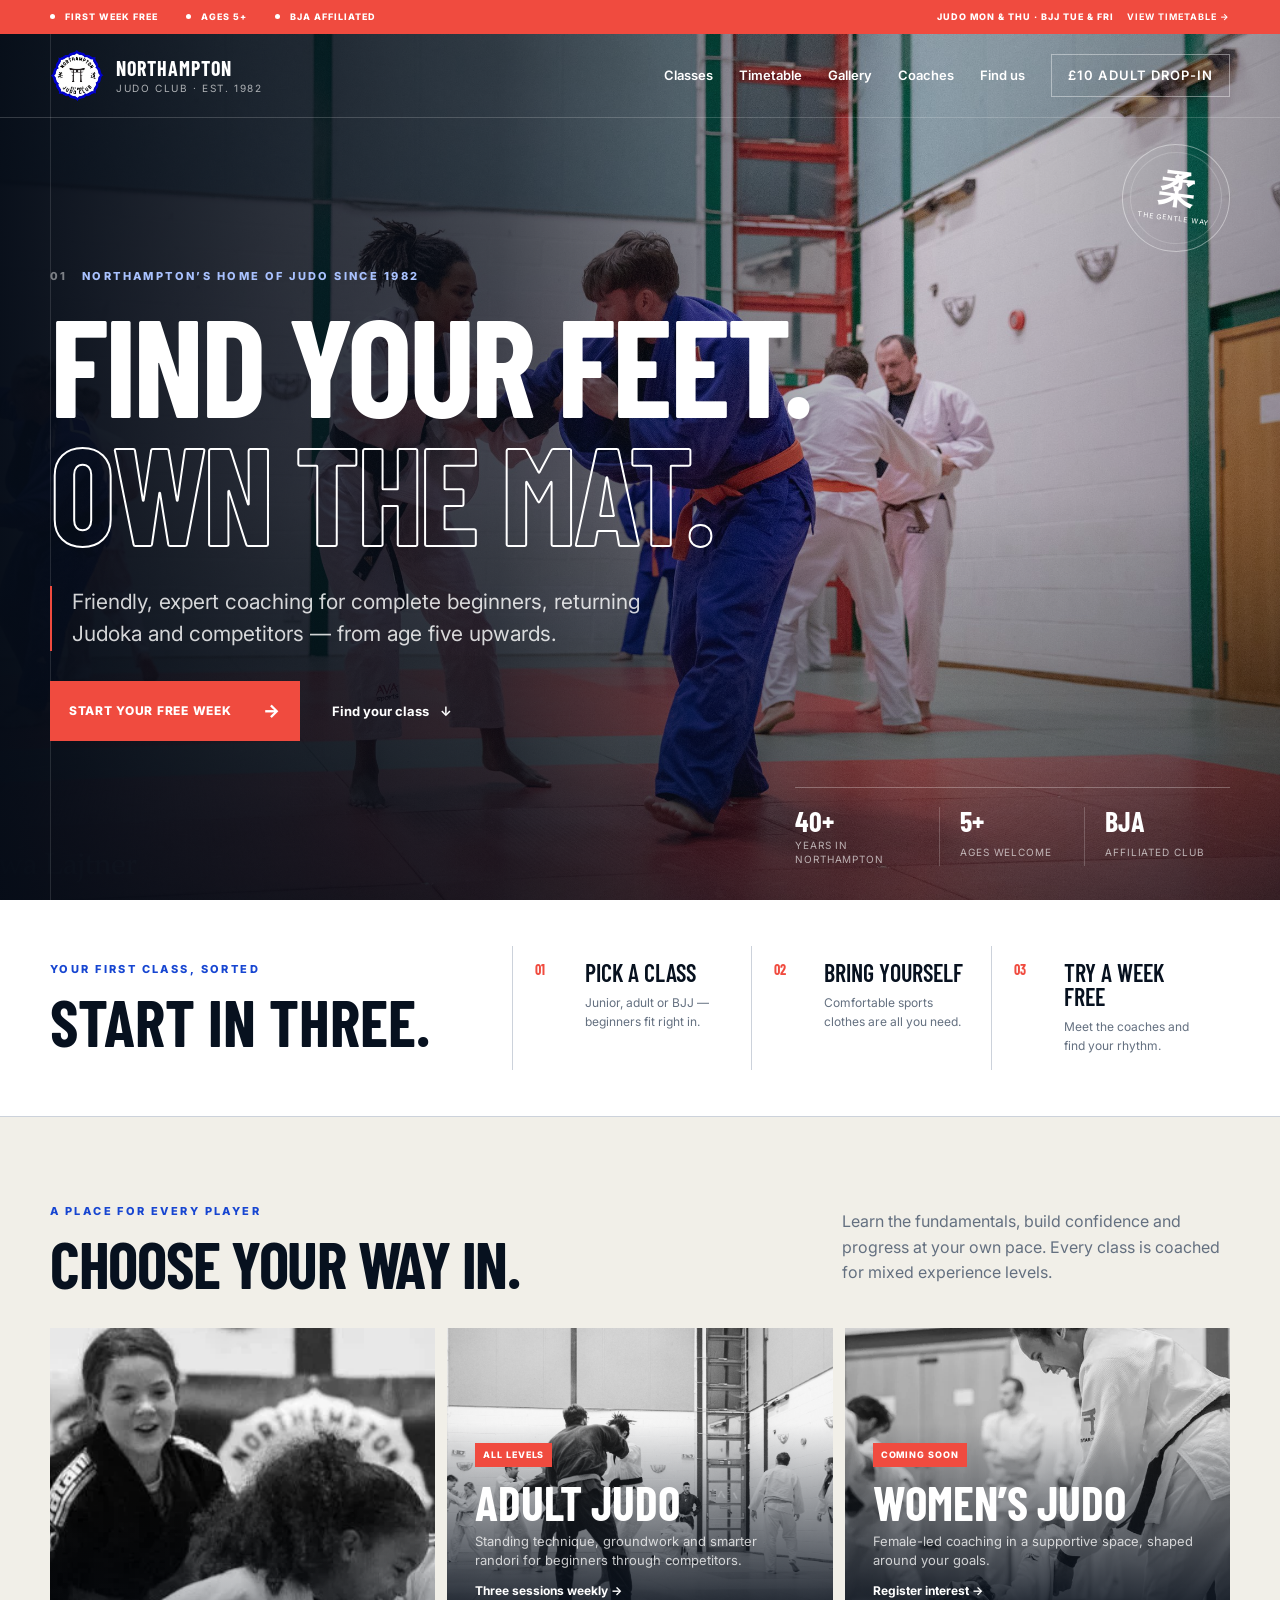
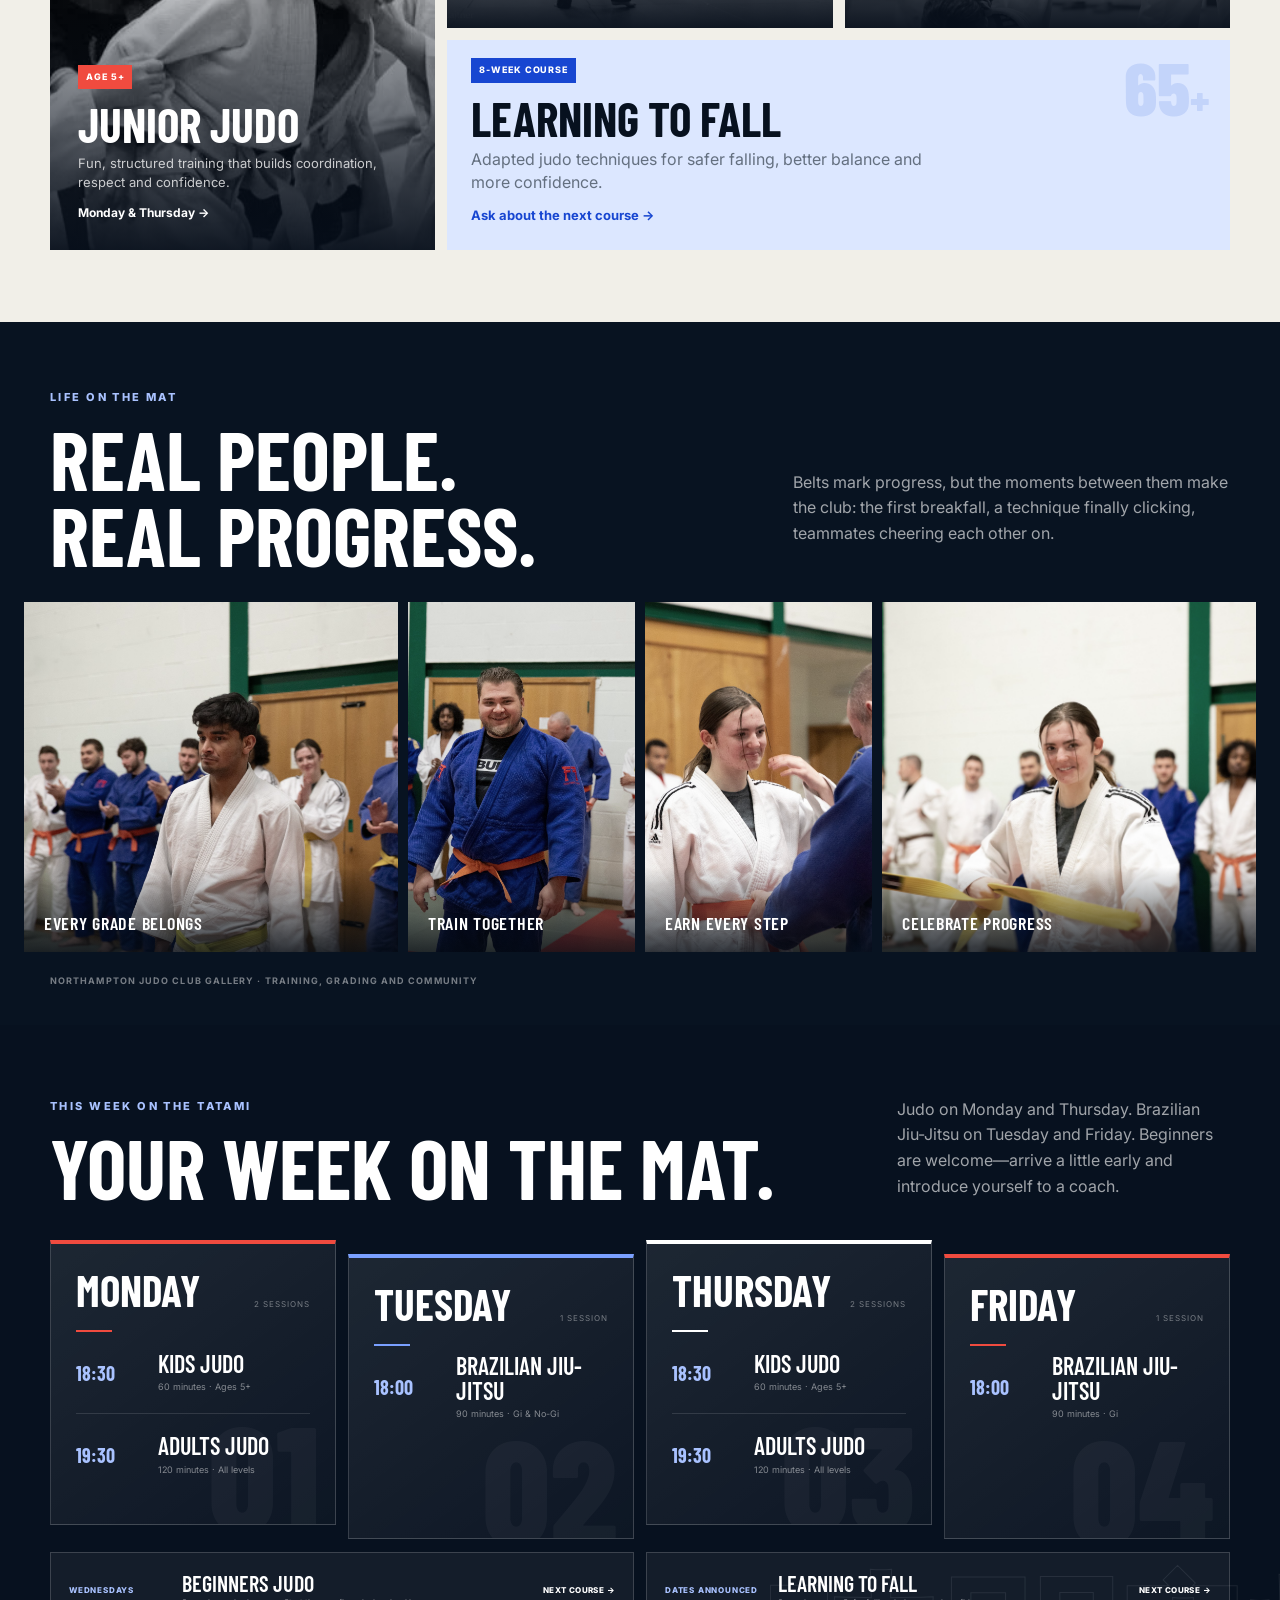
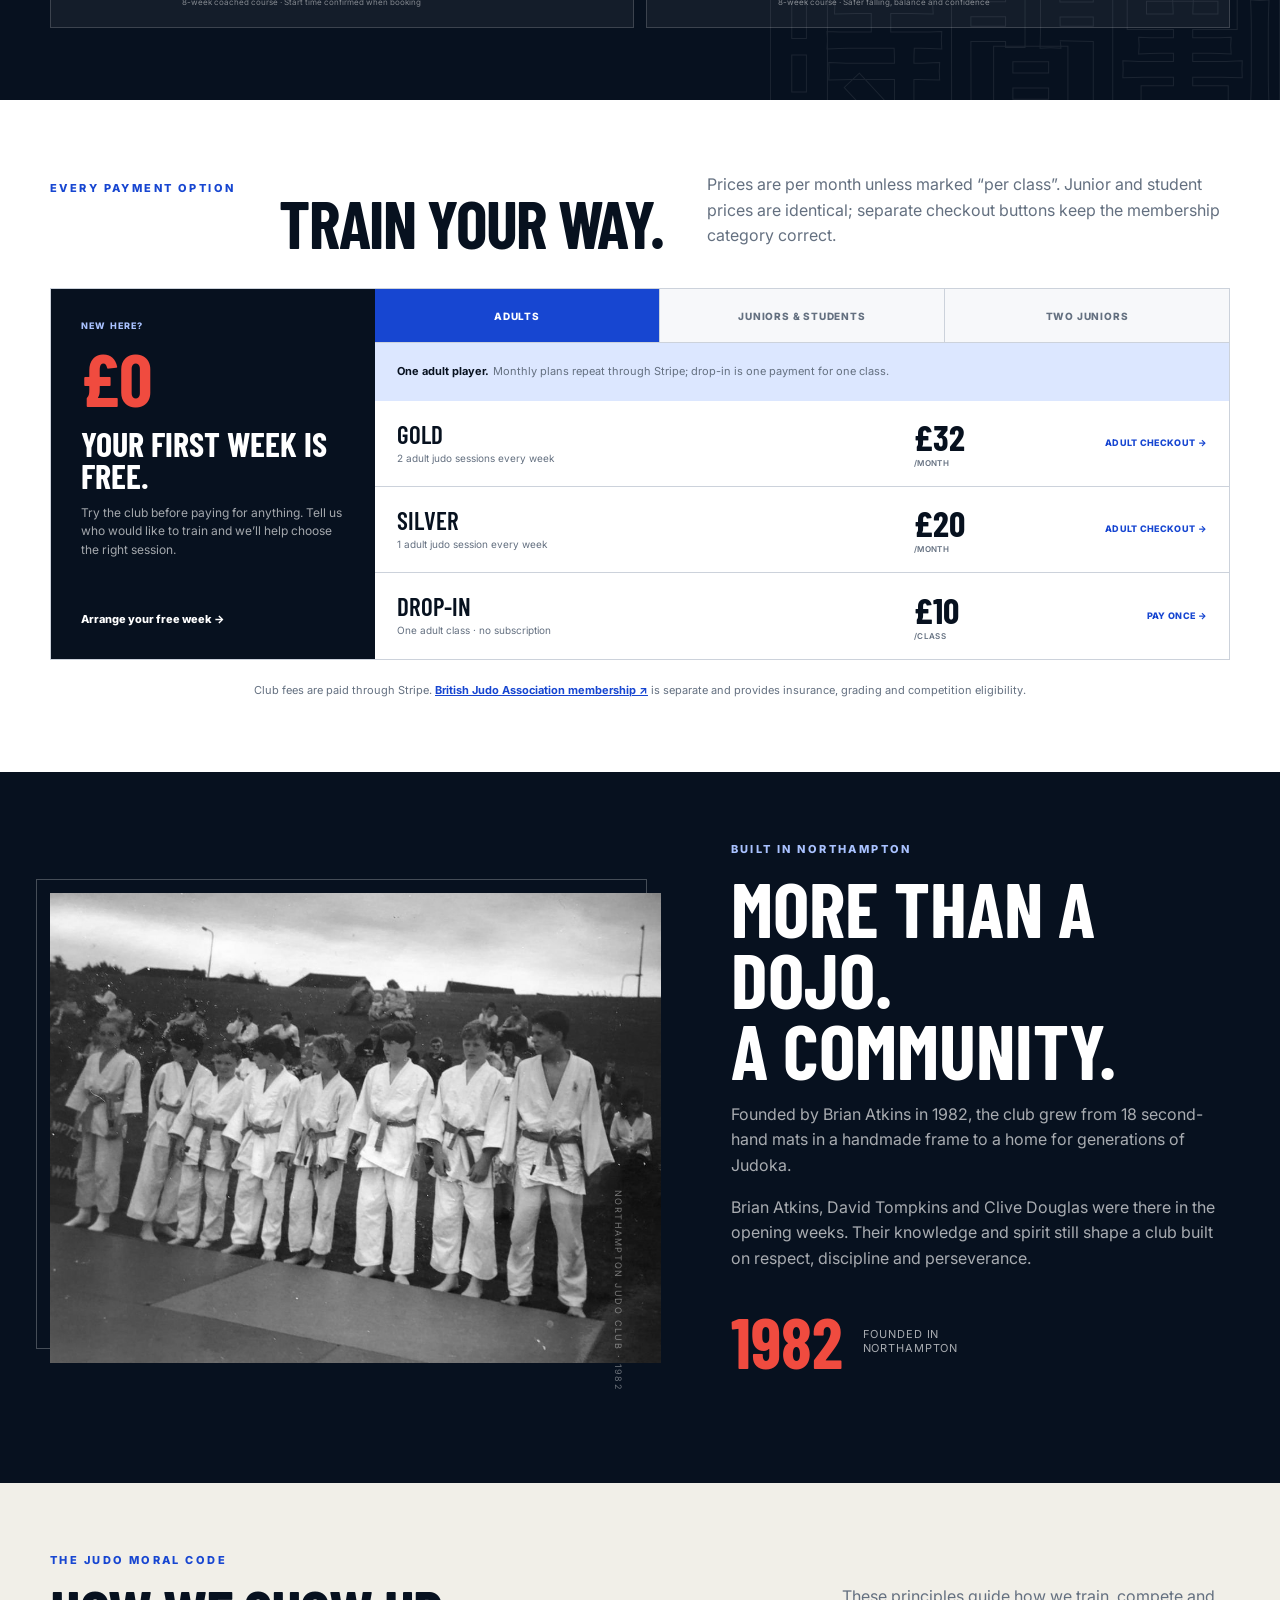
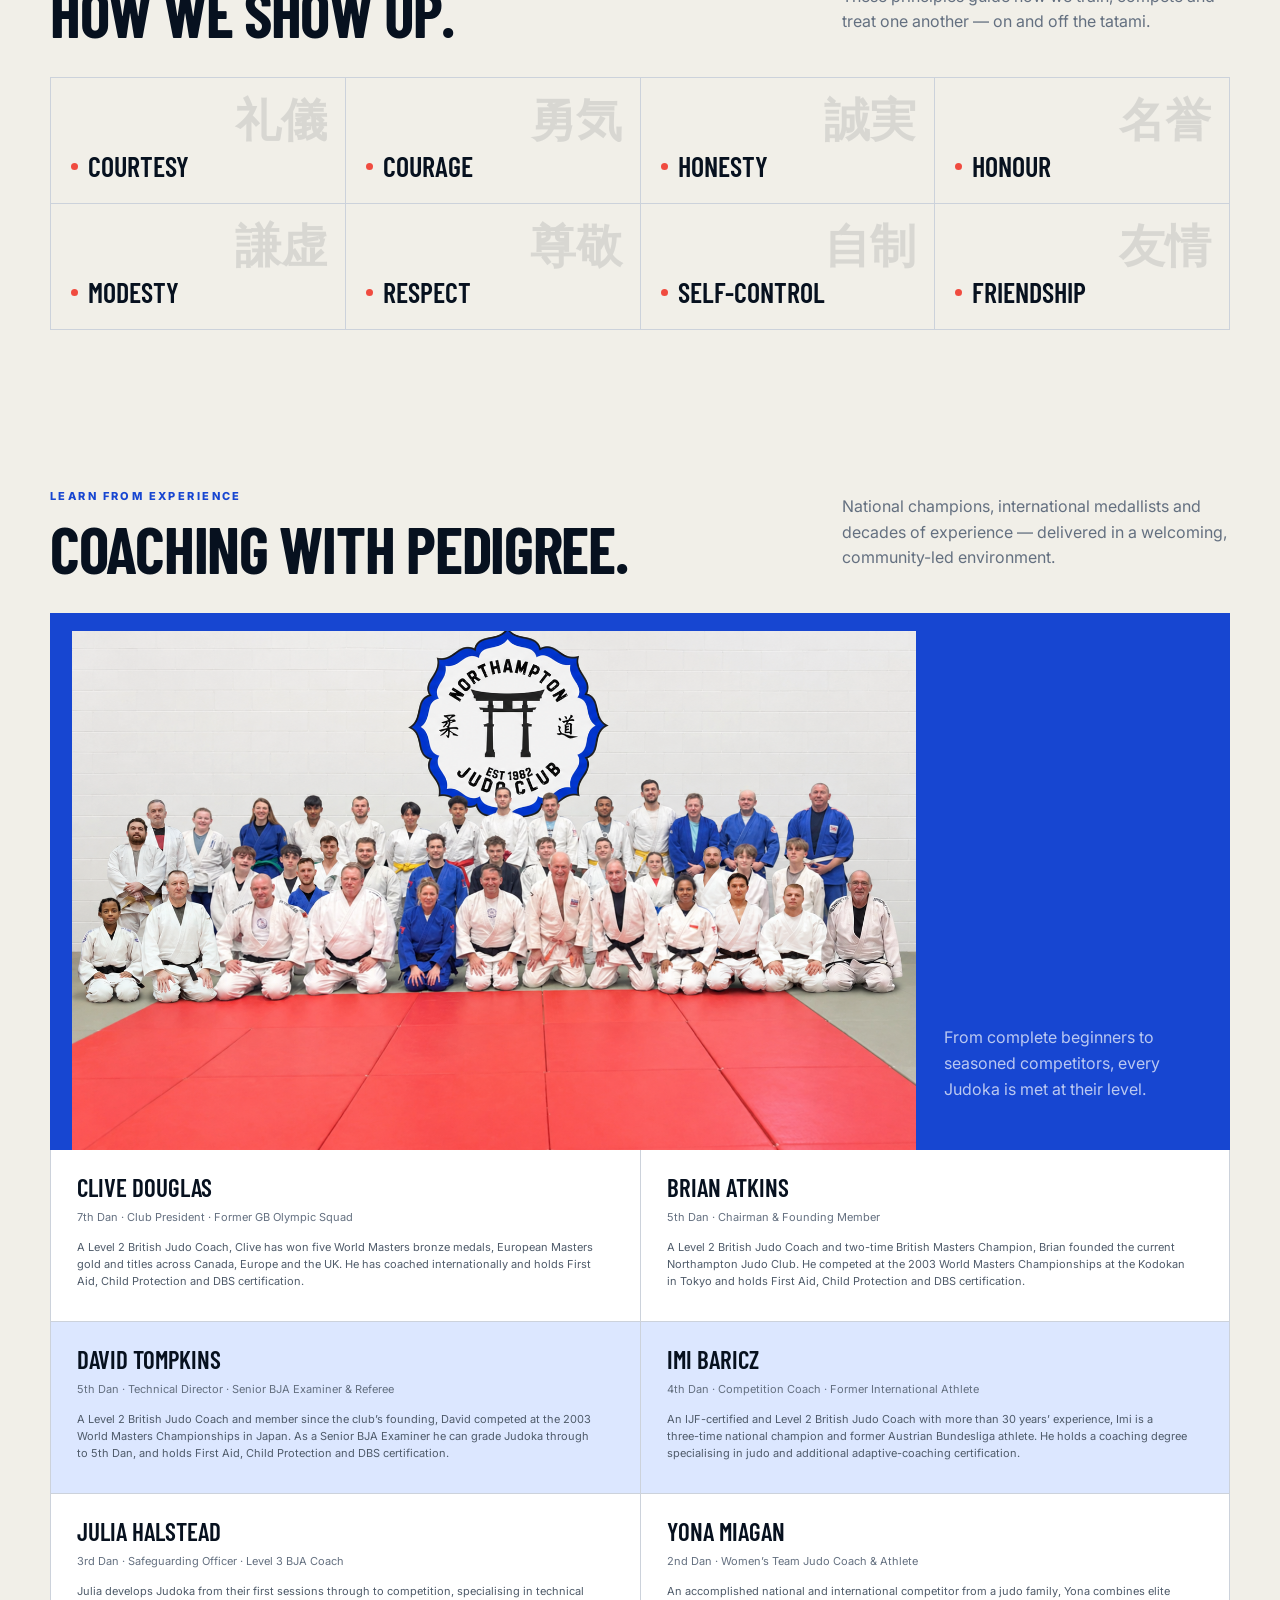
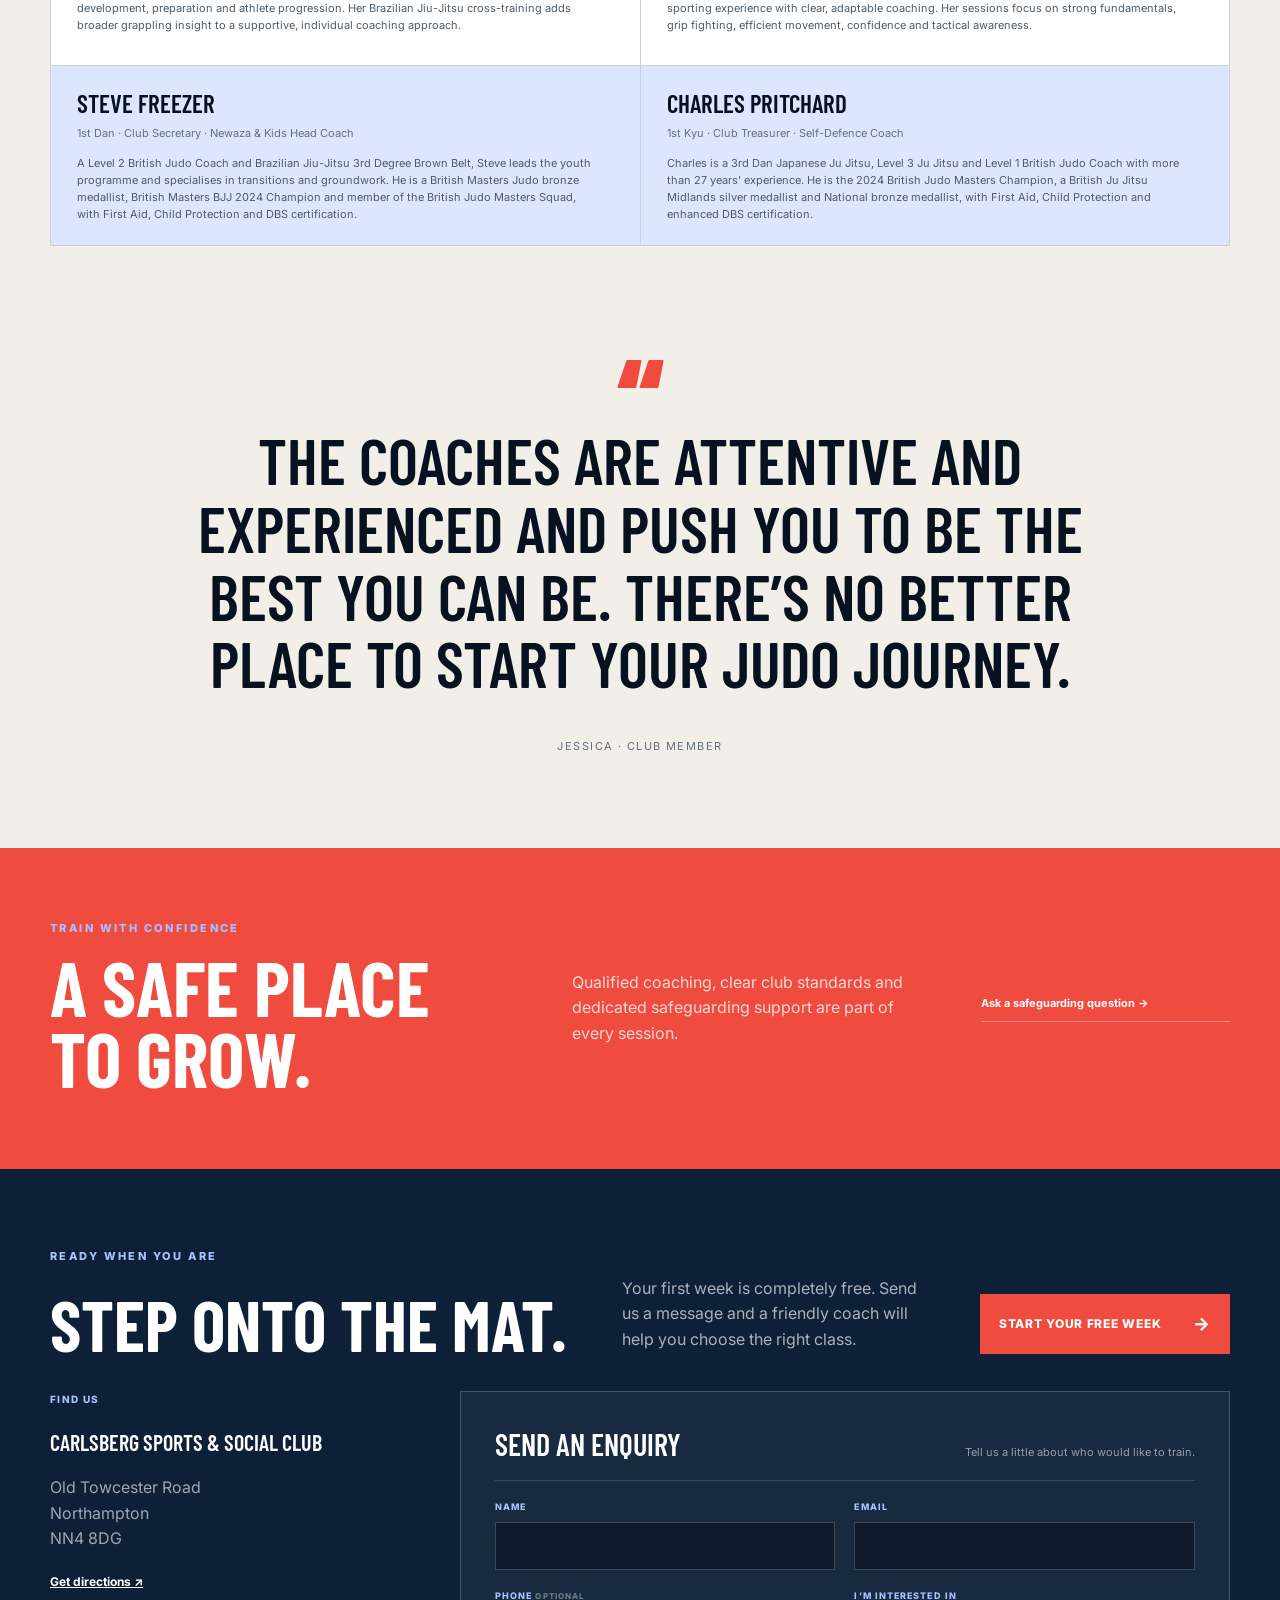
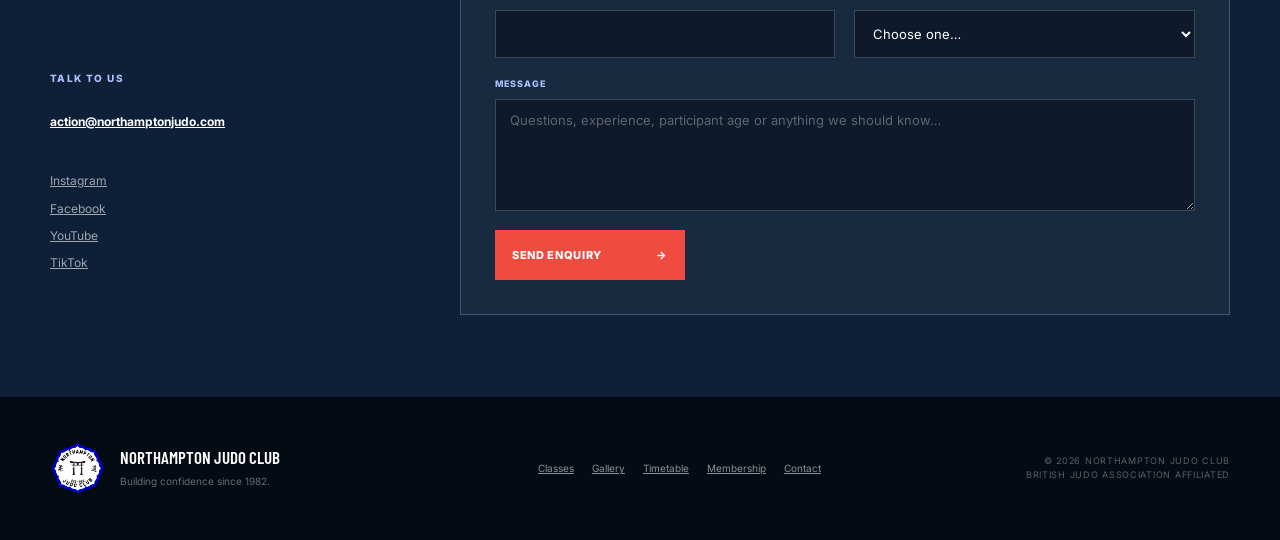
==== commit 9051f8fa: "Add biographies for full coaching team" ====
--- a/index.html
+++ b/index.html
@@ -15,7 +15,7 @@
   <link rel="preconnect" href="https://fonts.googleapis.com">
   <link rel="preconnect" href="https://fonts.gstatic.com" crossorigin>
   <link href="https://fonts.googleapis.com/css2?family=Barlow+Condensed:wght@500;600;700;800&family=Inter:wght@400;500;600;700&display=swap" rel="stylesheet">
-  <link rel="stylesheet" href="styles.css?v=20260915-3">
+  <link rel="stylesheet" href="styles.css?v=20260915-4">
 </head>
 <body>
   <a class="skip-link" href="#main">Skip to content</a>
@@ -195,12 +195,12 @@
         <div class="section-heading split-heading"><div><p class="eyebrow">Learn from experience</p><h2>Coaching with pedigree.</h2></div><p>National champions, international medallists and decades of experience — delivered in a welcoming, community-led environment.</p></div>
         <div class="team-feature"><img src="assets/images/team.png" alt="Northampton Judo Club coaching team" loading="lazy"><div><p>From complete beginners to seasoned competitors, every Judoka is met at their level.</p></div></div>
         <div class="coach-list">
-          <article><b>Clive Douglas</b><span>7th Dan · Club President</span></article>
-          <article><b>Brian Atkins</b><span>5th Dan · Chairman & Founder</span></article>
-          <article><b>David Tompkins</b><span>5th Dan · Technical Director</span></article>
-          <article><b>Imi Baricz</b><span>4th Dan · Competition Coach</span></article>
-          <article><b>Julia Halstead</b><span>3rd Dan · Safeguarding Officer</span></article>
-          <article><b>Yona Miagan</b><span>2nd Dan · Women’s Team Coach</span></article>
+          <article class="coach-profile"><b>Clive Douglas</b><span>7th Dan · Club President · Former GB Olympic Squad</span><p>A Level 2 British Judo Coach, Clive has won five World Masters bronze medals, European Masters gold and titles across Canada, Europe and the UK. He has coached internationally and holds First Aid, Child Protection and DBS certification.</p></article>
+          <article class="coach-profile"><b>Brian Atkins</b><span>5th Dan · Chairman & Founding Member</span><p>A Level 2 British Judo Coach and two-time British Masters Champion, Brian founded the current Northampton Judo Club. He competed at the 2003 World Masters Championships at the Kodokan in Tokyo and holds First Aid, Child Protection and DBS certification.</p></article>
+          <article class="coach-profile"><b>David Tompkins</b><span>5th Dan · Technical Director · Senior BJA Examiner & Referee</span><p>A Level 2 British Judo Coach and member since the club’s founding, David competed at the 2003 World Masters Championships in Japan. As a Senior BJA Examiner he can grade Judoka through to 5th Dan, and holds First Aid, Child Protection and DBS certification.</p></article>
+          <article class="coach-profile"><b>Imi Baricz</b><span>4th Dan · Competition Coach · Former International Athlete</span><p>An IJF-certified and Level 2 British Judo Coach with more than 30 years’ experience, Imi is a three-time national champion and former Austrian Bundesliga athlete. He holds a coaching degree specialising in judo and additional adaptive-coaching certification.</p></article>
+          <article class="coach-profile"><b>Julia Halstead</b><span>3rd Dan · Safeguarding Officer · Level 3 BJA Coach</span><p>Julia develops Judoka from their first sessions through to competition, specialising in technical development, preparation and athlete progression. Her Brazilian Jiu-Jitsu cross-training adds broader grappling insight to a supportive, individual coaching approach.</p></article>
+          <article class="coach-profile"><b>Yona Miagan</b><span>2nd Dan · Women’s Team Judo Coach & Athlete</span><p>An accomplished national and international competitor from a judo family, Yona combines elite sporting experience with clear, adaptable coaching. Her sessions focus on strong fundamentals, grip fighting, efficient movement, confidence and tactical awareness.</p></article>
           <article class="coach-profile"><b>Steve Freezer</b><span>1st Dan · Club Secretary · Newaza & Kids Head Coach</span><p>A Level 2 British Judo Coach and Brazilian Jiu-Jitsu 3rd Degree Brown Belt, Steve leads the youth programme and specialises in transitions and groundwork. He is a British Masters Judo bronze medallist, British Masters BJJ 2024 Champion and member of the British Judo Masters Squad, with First Aid, Child Protection and DBS certification.</p></article>
           <article class="coach-profile"><b>Charles Pritchard</b><span>1st Kyu · Club Treasurer · Self-Defence Coach</span><p>Charles is a 3rd Dan Japanese Ju Jitsu, Level 3 Ju Jitsu and Level 1 British Judo Coach with more than 27 years’ experience. He is the 2024 British Judo Masters Champion, a British Ju Jitsu Midlands silver medallist and National bronze medallist, with First Aid, Child Protection and enhanced DBS certification.</p></article>
         </div>
--- a/styles.css
+++ b/styles.css
@@ -208,7 +208,8 @@
 .coach-list article { grid-column: span 2; display: grid; gap: 3px; padding: 17px 20px; border-right: 1px solid var(--line); border-bottom: 1px solid var(--line); background: white; }
 .coach-list b { font: 600 25px var(--display); text-transform: uppercase; }
 .coach-list span { color: var(--muted); font-size: 11px; }
-.coach-list .coach-profile { grid-column: span 3; gap: 7px; padding: 22px 26px; background: var(--blue-light); }
+.coach-list .coach-profile { grid-column: span 3; align-content: start; gap: 7px; min-height: 172px; padding: 22px 26px; }
+.coach-list .coach-profile:nth-child(4n + 3), .coach-list .coach-profile:nth-child(4n + 4) { background: var(--blue-light); }
 .coach-profile p { max-width: 520px; margin: 5px 0 0; color: #4f5b6a; font-size: 11px; line-height: 1.55; }
 
 .testimonial { padding: 90px 0; background: var(--cream); }
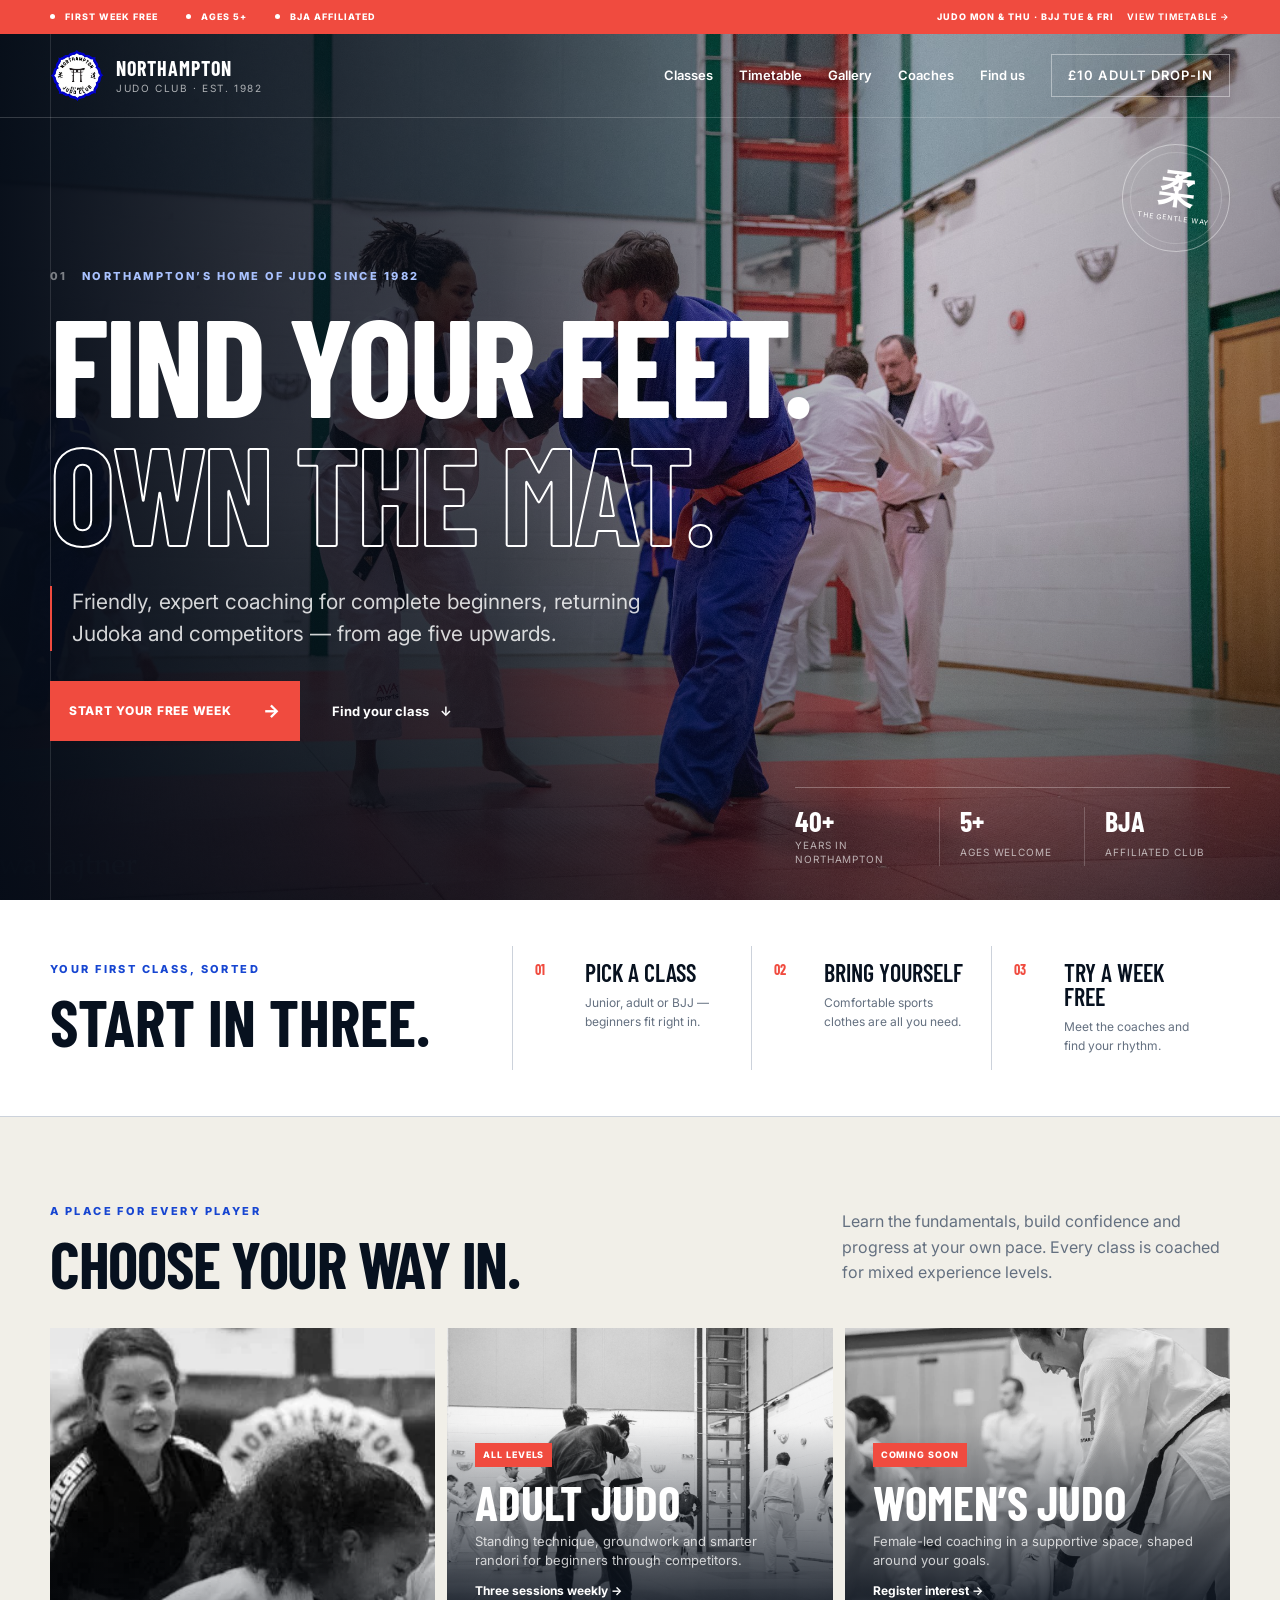
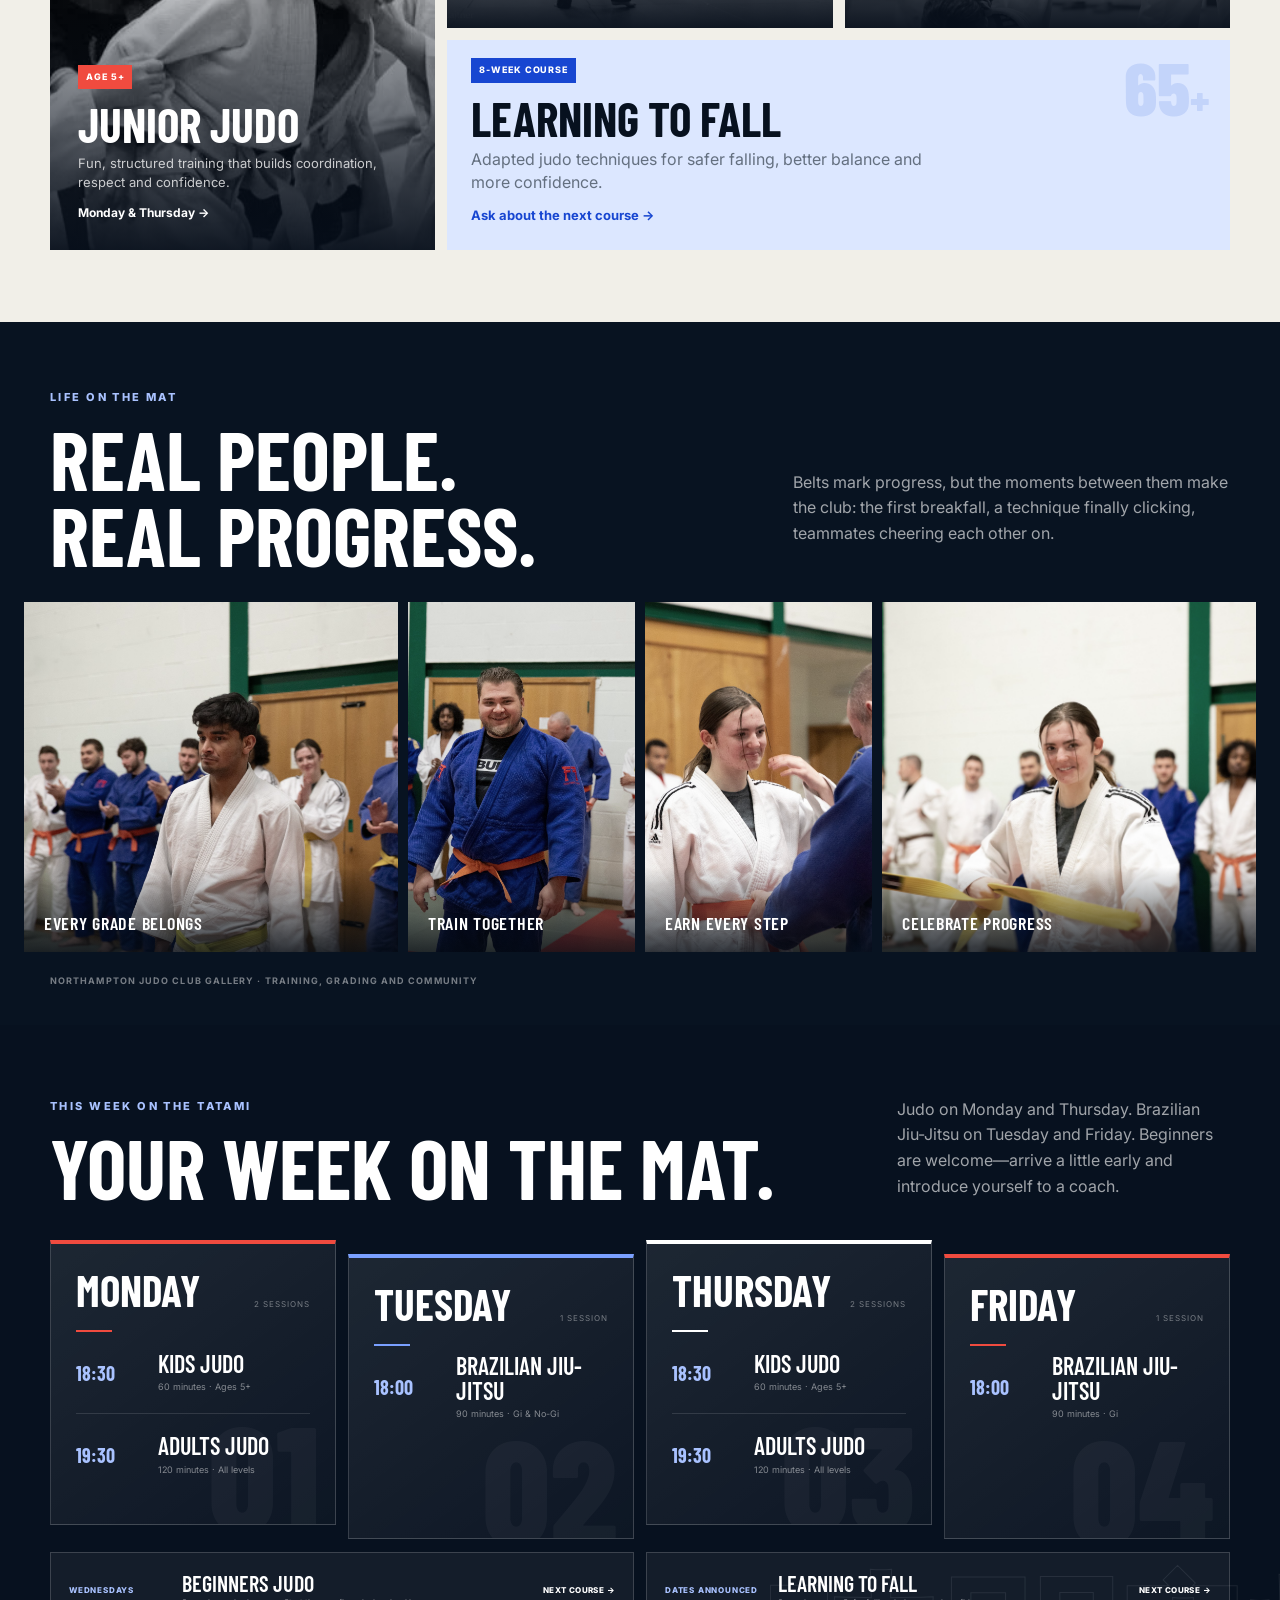
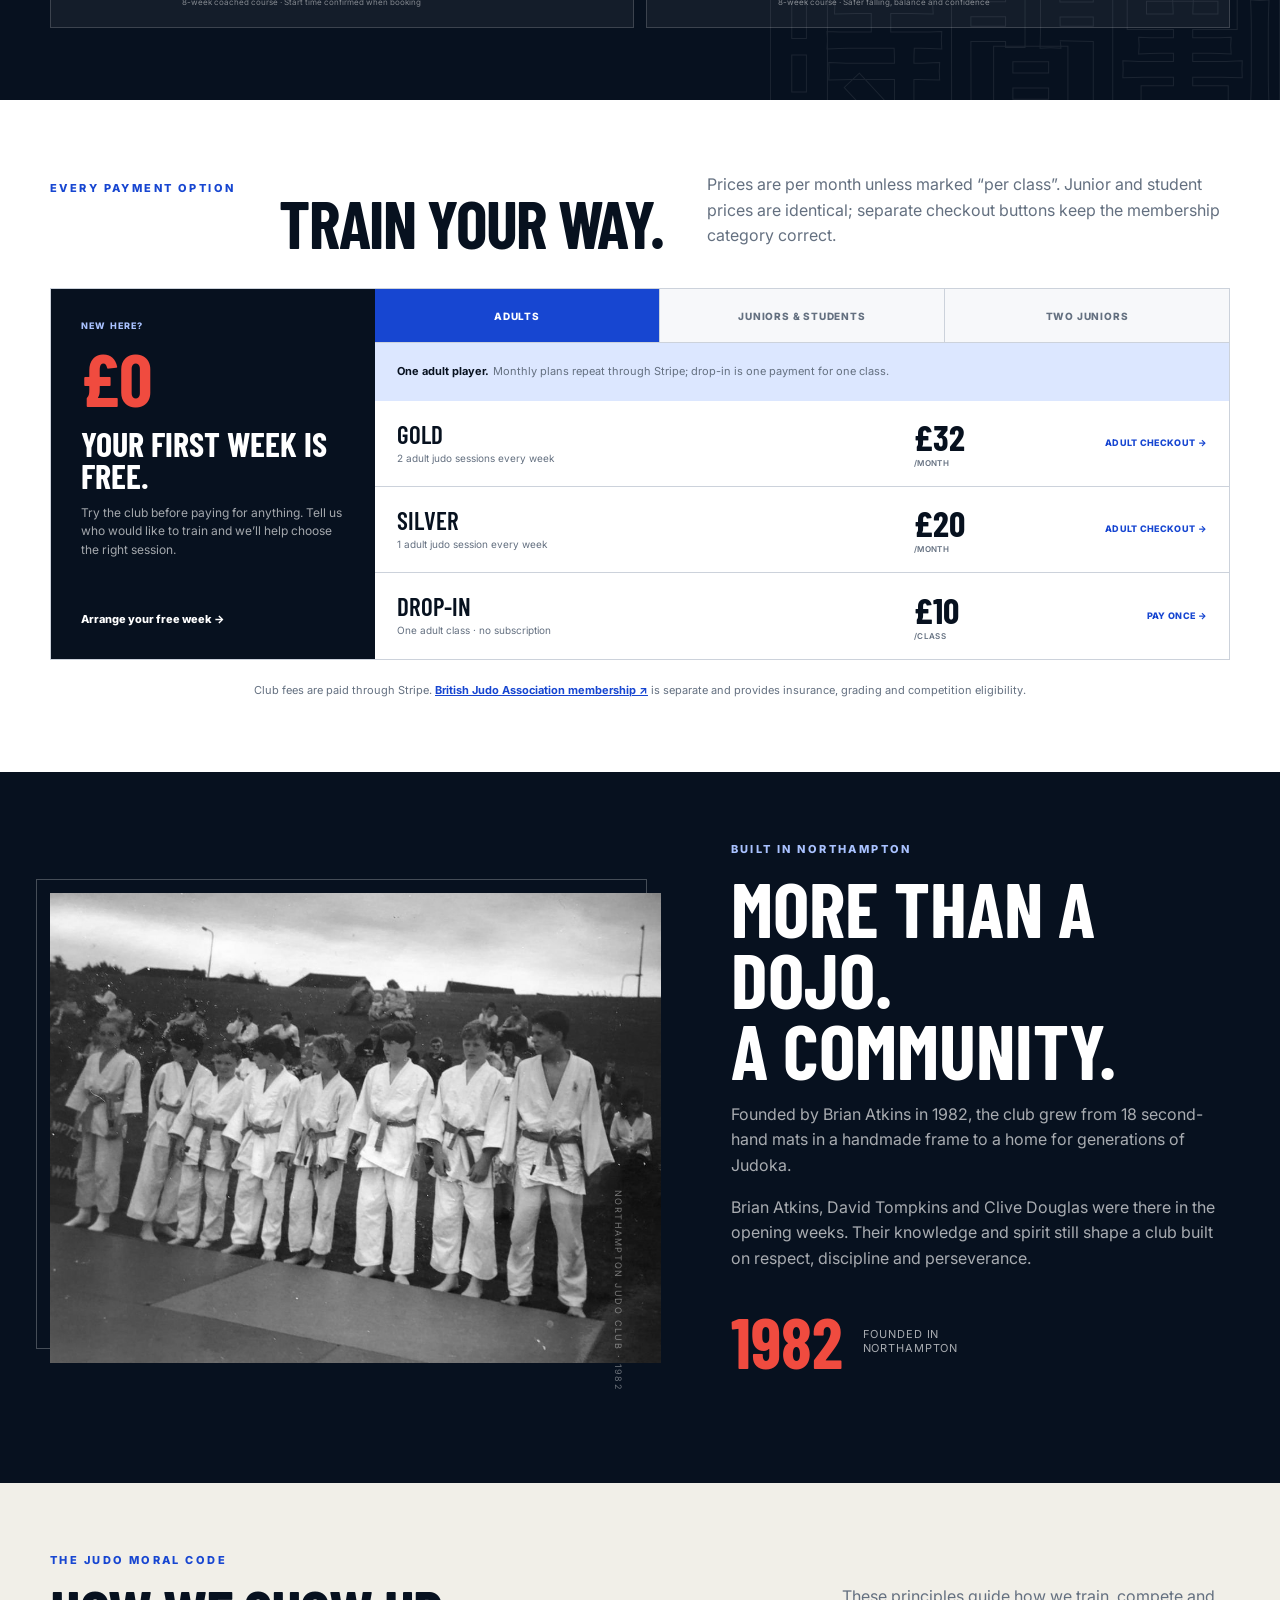
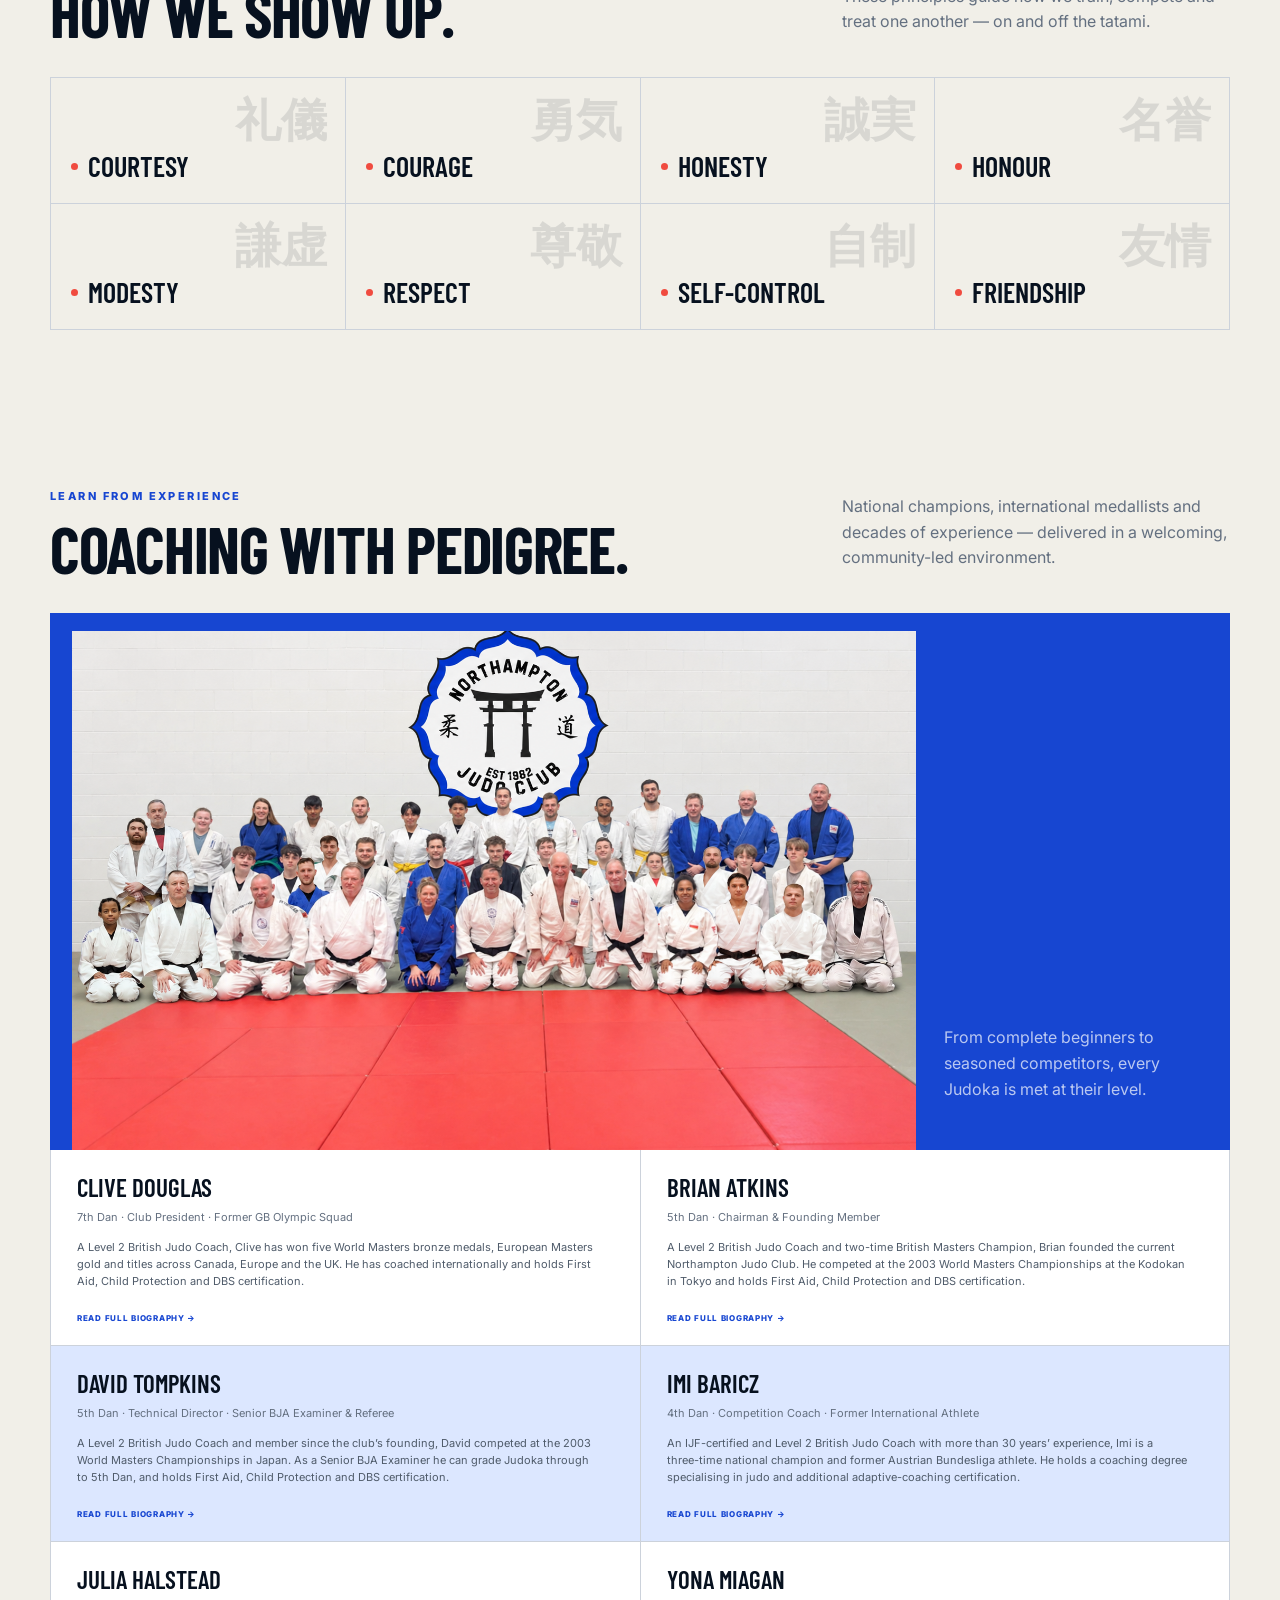
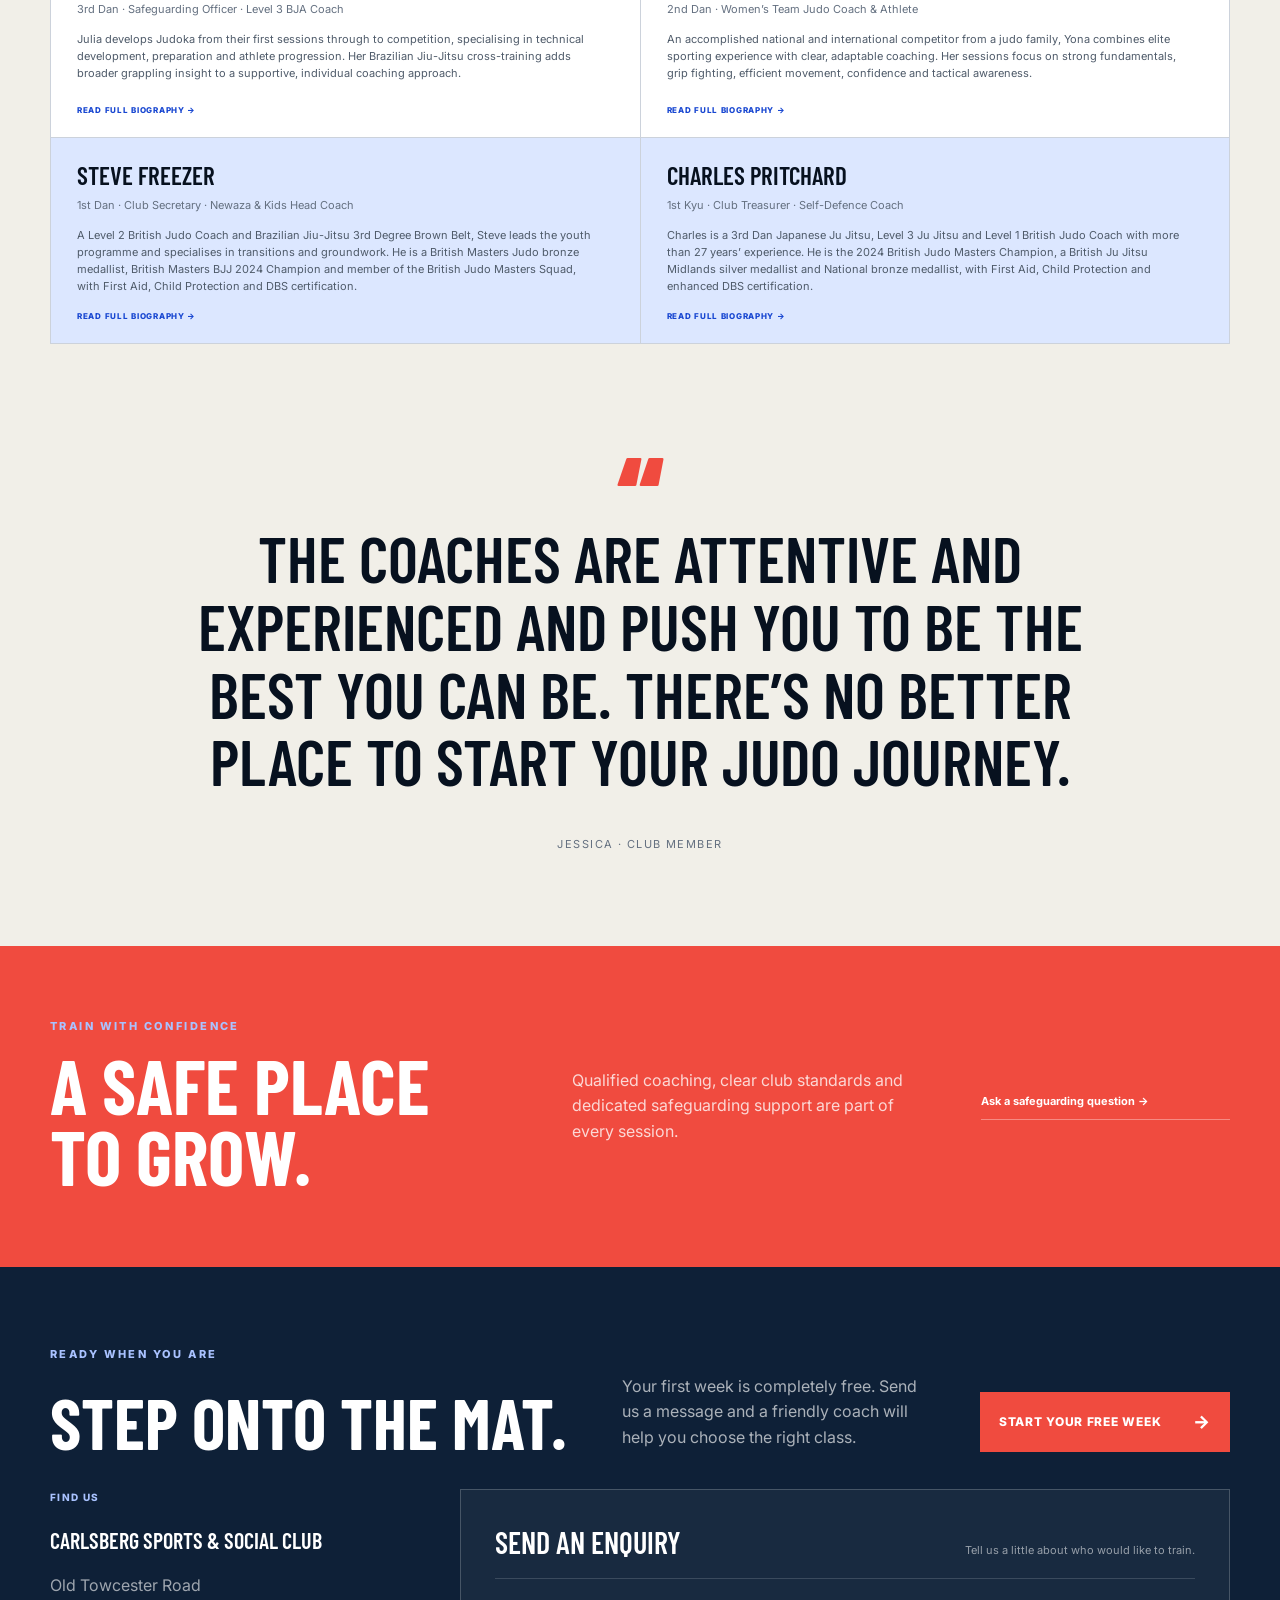
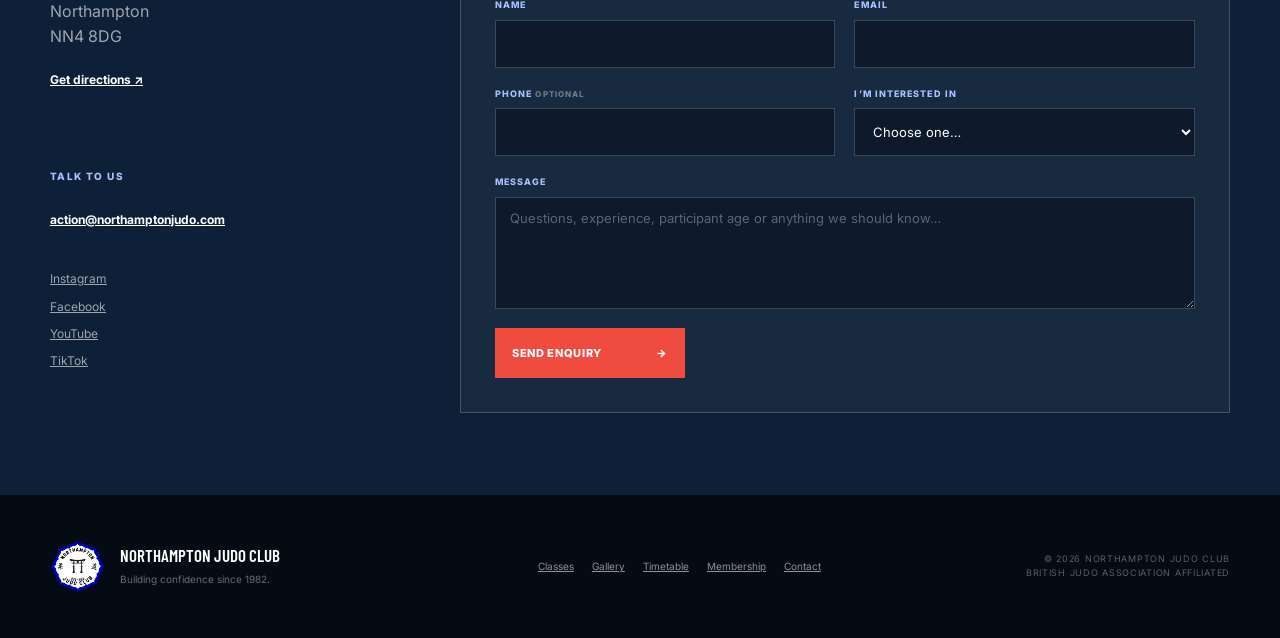
==== commit 45a61ec0: "Add expandable full coach biographies" ====
--- a/index.html
+++ b/index.html
@@ -15,7 +15,7 @@
   <link rel="preconnect" href="https://fonts.googleapis.com">
   <link rel="preconnect" href="https://fonts.gstatic.com" crossorigin>
   <link href="https://fonts.googleapis.com/css2?family=Barlow+Condensed:wght@500;600;700;800&family=Inter:wght@400;500;600;700&display=swap" rel="stylesheet">
-  <link rel="stylesheet" href="styles.css?v=20260915-4">
+  <link rel="stylesheet" href="styles.css?v=20260915-5">
 </head>
 <body>
   <a class="skip-link" href="#main">Skip to content</a>
@@ -195,17 +195,76 @@
         <div class="section-heading split-heading"><div><p class="eyebrow">Learn from experience</p><h2>Coaching with pedigree.</h2></div><p>National champions, international medallists and decades of experience — delivered in a welcoming, community-led environment.</p></div>
         <div class="team-feature"><img src="assets/images/team.png" alt="Northampton Judo Club coaching team" loading="lazy"><div><p>From complete beginners to seasoned competitors, every Judoka is met at their level.</p></div></div>
         <div class="coach-list">
-          <article class="coach-profile"><b>Clive Douglas</b><span>7th Dan · Club President · Former GB Olympic Squad</span><p>A Level 2 British Judo Coach, Clive has won five World Masters bronze medals, European Masters gold and titles across Canada, Europe and the UK. He has coached internationally and holds First Aid, Child Protection and DBS certification.</p></article>
-          <article class="coach-profile"><b>Brian Atkins</b><span>5th Dan · Chairman & Founding Member</span><p>A Level 2 British Judo Coach and two-time British Masters Champion, Brian founded the current Northampton Judo Club. He competed at the 2003 World Masters Championships at the Kodokan in Tokyo and holds First Aid, Child Protection and DBS certification.</p></article>
-          <article class="coach-profile"><b>David Tompkins</b><span>5th Dan · Technical Director · Senior BJA Examiner & Referee</span><p>A Level 2 British Judo Coach and member since the club’s founding, David competed at the 2003 World Masters Championships in Japan. As a Senior BJA Examiner he can grade Judoka through to 5th Dan, and holds First Aid, Child Protection and DBS certification.</p></article>
-          <article class="coach-profile"><b>Imi Baricz</b><span>4th Dan · Competition Coach · Former International Athlete</span><p>An IJF-certified and Level 2 British Judo Coach with more than 30 years’ experience, Imi is a three-time national champion and former Austrian Bundesliga athlete. He holds a coaching degree specialising in judo and additional adaptive-coaching certification.</p></article>
-          <article class="coach-profile"><b>Julia Halstead</b><span>3rd Dan · Safeguarding Officer · Level 3 BJA Coach</span><p>Julia develops Judoka from their first sessions through to competition, specialising in technical development, preparation and athlete progression. Her Brazilian Jiu-Jitsu cross-training adds broader grappling insight to a supportive, individual coaching approach.</p></article>
-          <article class="coach-profile"><b>Yona Miagan</b><span>2nd Dan · Women’s Team Judo Coach & Athlete</span><p>An accomplished national and international competitor from a judo family, Yona combines elite sporting experience with clear, adaptable coaching. Her sessions focus on strong fundamentals, grip fighting, efficient movement, confidence and tactical awareness.</p></article>
-          <article class="coach-profile"><b>Steve Freezer</b><span>1st Dan · Club Secretary · Newaza & Kids Head Coach</span><p>A Level 2 British Judo Coach and Brazilian Jiu-Jitsu 3rd Degree Brown Belt, Steve leads the youth programme and specialises in transitions and groundwork. He is a British Masters Judo bronze medallist, British Masters BJJ 2024 Champion and member of the British Judo Masters Squad, with First Aid, Child Protection and DBS certification.</p></article>
-          <article class="coach-profile"><b>Charles Pritchard</b><span>1st Kyu · Club Treasurer · Self-Defence Coach</span><p>Charles is a 3rd Dan Japanese Ju Jitsu, Level 3 Ju Jitsu and Level 1 British Judo Coach with more than 27 years’ experience. He is the 2024 British Judo Masters Champion, a British Ju Jitsu Midlands silver medallist and National bronze medallist, with First Aid, Child Protection and enhanced DBS certification.</p></article>
-        </div>
-      </div>
-    </section>
+          <article class="coach-profile" data-profile="clive" role="button" tabindex="0" aria-haspopup="dialog"><b>Clive Douglas</b><span>7th Dan · Club President · Former GB Olympic Squad</span><p>A Level 2 British Judo Coach, Clive has won five World Masters bronze medals, European Masters gold and titles across Canada, Europe and the UK. He has coached internationally and holds First Aid, Child Protection and DBS certification.</p><span class="profile-cue">Read full biography →</span></article>
+          <article class="coach-profile" data-profile="brian" role="button" tabindex="0" aria-haspopup="dialog"><b>Brian Atkins</b><span>5th Dan · Chairman & Founding Member</span><p>A Level 2 British Judo Coach and two-time British Masters Champion, Brian founded the current Northampton Judo Club. He competed at the 2003 World Masters Championships at the Kodokan in Tokyo and holds First Aid, Child Protection and DBS certification.</p><span class="profile-cue">Read full biography →</span></article>
+          <article class="coach-profile" data-profile="david" role="button" tabindex="0" aria-haspopup="dialog"><b>David Tompkins</b><span>5th Dan · Technical Director · Senior BJA Examiner & Referee</span><p>A Level 2 British Judo Coach and member since the club’s founding, David competed at the 2003 World Masters Championships in Japan. As a Senior BJA Examiner he can grade Judoka through to 5th Dan, and holds First Aid, Child Protection and DBS certification.</p><span class="profile-cue">Read full biography →</span></article>
+          <article class="coach-profile" data-profile="imi" role="button" tabindex="0" aria-haspopup="dialog"><b>Imi Baricz</b><span>4th Dan · Competition Coach · Former International Athlete</span><p>An IJF-certified and Level 2 British Judo Coach with more than 30 years’ experience, Imi is a three-time national champion and former Austrian Bundesliga athlete. He holds a coaching degree specialising in judo and additional adaptive-coaching certification.</p><span class="profile-cue">Read full biography →</span></article>
+          <article class="coach-profile" data-profile="julia" role="button" tabindex="0" aria-haspopup="dialog"><b>Julia Halstead</b><span>3rd Dan · Safeguarding Officer · Level 3 BJA Coach</span><p>Julia develops Judoka from their first sessions through to competition, specialising in technical development, preparation and athlete progression. Her Brazilian Jiu-Jitsu cross-training adds broader grappling insight to a supportive, individual coaching approach.</p><span class="profile-cue">Read full biography →</span></article>
+          <article class="coach-profile" data-profile="yona" role="button" tabindex="0" aria-haspopup="dialog"><b>Yona Miagan</b><span>2nd Dan · Women’s Team Judo Coach & Athlete</span><p>An accomplished national and international competitor from a judo family, Yona combines elite sporting experience with clear, adaptable coaching. Her sessions focus on strong fundamentals, grip fighting, efficient movement, confidence and tactical awareness.</p><span class="profile-cue">Read full biography →</span></article>
+          <article class="coach-profile" data-profile="steve" role="button" tabindex="0" aria-haspopup="dialog"><b>Steve Freezer</b><span>1st Dan · Club Secretary · Newaza & Kids Head Coach</span><p>A Level 2 British Judo Coach and Brazilian Jiu-Jitsu 3rd Degree Brown Belt, Steve leads the youth programme and specialises in transitions and groundwork. He is a British Masters Judo bronze medallist, British Masters BJJ 2024 Champion and member of the British Judo Masters Squad, with First Aid, Child Protection and DBS certification.</p><span class="profile-cue">Read full biography →</span></article>
+          <article class="coach-profile" data-profile="charles" role="button" tabindex="0" aria-haspopup="dialog"><b>Charles Pritchard</b><span>1st Kyu · Club Treasurer · Self-Defence Coach</span><p>Charles is a 3rd Dan Japanese Ju Jitsu, Level 3 Ju Jitsu and Level 1 British Judo Coach with more than 27 years’ experience. He is the 2024 British Judo Masters Champion, a British Ju Jitsu Midlands silver medallist and National bronze medallist, with First Aid, Child Protection and enhanced DBS certification.</p><span class="profile-cue">Read full biography →</span></article>
+        </div>
+      </div>
+    </section>
+
+    <dialog class="coach-dialog" data-coach-dialog aria-labelledby="coach-dialog-title">
+      <div class="coach-dialog-panel">
+        <button type="button" class="coach-dialog-close" data-coach-close aria-label="Close coach biography">Close ×</button>
+        <p class="eyebrow">Full coach biography</p>
+        <h3 id="coach-dialog-title" data-coach-title></h3>
+        <p class="coach-dialog-meta" data-coach-meta></p>
+        <div class="coach-dialog-copy" data-coach-copy></div>
+      </div>
+    </dialog>
+
+    <template id="bio-clive">
+      <p>Clive Douglas is a 7th Dan coral belt and Level 2 British Judo Coach, fully certified in First Aid, Child Protection and DBS-checked.</p>
+      <p>A former member of the GB Olympic Judo Squad, Clive built a formidable reputation on the elite competition circuit before continuing to excel at Masters level. He has earned five bronze medals at the World Masters Championships, including one in Japan, and claimed gold at the European Masters. His competitive achievements also include victories at the Canadian Masters and multiple gold medals across North America, Europe and the UK.</p>
+      <p>Clive’s passion for Judo extends beyond the tatami. He has shared his knowledge across the UK, Europe, Canada, Germany, Australia and Thailand, inspiring Judoka of every level with his technical insight and deep love for the sport.</p>
+      <p>His 7th Dan coral belt reflects not only technical excellence but a lifetime of contribution to Judo. Clive remains a driving force behind the growth of others, both on and off the mat.</p>
+    </template>
+    <template id="bio-brian">
+      <p>Brian Atkins is a 5th Dan black belt and Level 2 British Judo Coach, fully certified in First Aid, Child Protection and DBS-checked.</p>
+      <p>He is the founder of the current Northampton Judo Club—a reflection of his vision, leadership and lifelong devotion to the sport.</p>
+      <p>As a competitor, Brian enjoyed success at both mainstream and Masters levels, becoming a two-time British Masters Champion. One of his proudest career moments came in 2003, when he competed at the World Masters Championships at the historic Kodokan in Tokyo, Japan.</p>
+      <p>Alongside his coaching, Brian serves as Chairman of Northampton Judo Club. His wisdom, experience and mentorship continue to shape the club and influence generations of Judoka.</p>
+    </template>
+    <template id="bio-david">
+      <p>David Tompkins is a 5th Dan black belt and Level 2 British Judo Coach, fully certified in First Aid, Child Protection and DBS-checked.</p>
+      <p>A long-standing figure in British Judo, David brings decades of experience and technical mastery to Northampton Judo Club. He began his Judo journey in London and has been a proud part of the club since its founding, competing at the highest levels—including the 2003 World Masters Championships in Japan.</p>
+      <p>As a Senior BJA Examiner and Referee, David holds the authority to grade Judoka through to 5th Dan. This rare responsibility makes him instrumental in the technical development of club members.</p>
+      <p>His deep knowledge, calm presence and commitment make him an exceptional mentor, guiding students with precision and respect for tradition.</p>
+    </template>
+    <template id="bio-imi">
+      <p>Imi Baricz is a 4th Dan black belt, IJF-certified coach and Level 2 British Judo Coach, fully certified in First Aid, Child Protection and DBS-checked.</p>
+      <p>Imi began Judo at six and now has more than 30 years’ experience. A three-time national champion, he won the Paris European Cup three times and the Vienna International Competition twice, alongside silver at the Siena International Championship and gold at the Budapest Cup. He also competed in the Austrian Bundesliga and contributed to multiple team championships.</p>
+      <p>He holds a university degree in coaching specialising in Judo, plus an adaptive-coaching certificate focused on young talent with disabilities.</p>
+      <p>Specialising in Tachiwaza and transitions into Newaza, Imi builds individual training around physical, mental and tactical development. His aim is to cultivate not only champions on the mat, but disciplined and resilient people.</p>
+    </template>
+    <template id="bio-julia">
+      <p>Julia Halstead is an experienced Judoka and coach, holding a 3rd Dan black belt and Level 3 British Judo Association coaching qualification. She also cross-trains in Brazilian Jiu-Jitsu, bringing additional grappling insight to her Judo coaching.</p>
+      <p>Julia has a proven record of developing athletes at every level, from complete beginners to competitive Judoka. She specialises in technical skill development, competition preparation and long-term athlete progression.</p>
+      <p>Her holistic approach balances physical, mental and tactical growth, tailoring training to each individual. As the club’s Safeguarding Officer, she helps maintain the supportive, challenging environment in which members can thrive.</p>
+    </template>
+    <template id="bio-yona">
+      <p>Yona Miagan is an accomplished Judoka and coach, bringing international pedigree and lifelong experience to her teaching.</p>
+      <p>Raised in a Judo family, Yona is the daughter of Helena Papilija, an Olympic Judoka who competed at the 1988 Seoul Olympic Games. Immersion in elite-level Judo from an early age shaped her technical understanding, discipline and passion for the sport.</p>
+      <p>Yona has competed successfully at national and international level. She is recognised for clear technical instruction, attention to detail and an ability to adapt Judo for athletes of all ages and abilities.</p>
+      <p>Her sessions combine strong fundamentals, intelligent grip fighting and efficient movement with confidence, resilience and tactical awareness—balancing traditional Judo values with modern competition insight.</p>
+    </template>
+    <template id="bio-steve">
+      <p>Steve Freezer is a 1st Dan black belt and Level 2 British Judo Coach, fully certified in First Aid, Child Protection and DBS-checked. He also holds a Brazilian Jiu-Jitsu 3rd Degree Brown Belt.</p>
+      <p>Steve brings a dynamic blend of Judo and Brazilian Jiu-Jitsu experience to the club, specialising in transitional grappling and groundwork. He developed an approach that bridges standing techniques with smooth, effective Newaza transitions.</p>
+      <p>He is the British Masters BJJ 2024 Champion, a British Masters bronze medallist in Judo and a member of the British Judo Masters Squad.</p>
+      <p>Steve’s analytical teaching style breaks techniques into clear reference points and multiple attacking pathways, helping students understand, adapt and apply what they learn. He also leads the kids programme, developing the next generation with discipline, technical detail and fun.</p>
+    </template>
+    <template id="bio-charles">
+      <p>Charles Pritchard holds a 3rd Dan black belt in Japanese Ju Jitsu, is a Level 3 Ju Jitsu Coach and Level 1 British Judo Coach, with full certification in First Aid, Child Protection and an enhanced DBS check.</p>
+      <p>With more than 27 years of training in Japanese Ju Jitsu and Judo, Charles currently holds a 1st Kyu brown belt in Judo and is working towards his Dan grade.</p>
+      <p>Charles is the 2024 British Judo Masters Champion, a 2024 British Ju Jitsu Midlands silver medallist and a 2024 British Ju Jitsu National bronze medallist. His hybrid coaching style combines the efficiency and structure of Japanese Ju Jitsu with the athleticism and flow of modern Judo.</p>
+      <p>His practical self-defence teaching is rooted in years of applied study. As Club Treasurer, he also supports operations, growth and long-term stability behind the scenes.</p>
+      <p>Charles leads with calm authority, technical insight and a belief in lifelong learning, representing the discipline, humility and perseverance at the heart of traditional martial arts.</p>
+    </template>
 
     <section class="section testimonial">
       <div class="wrap quote-wrap">
@@ -250,6 +309,6 @@
   <script type="application/ld+json">
   {"@context":"https://schema.org","@type":"SportsActivityLocation","name":"Northampton Judo Club","description":"Friendly judo coaching for juniors and adults in Northampton, established 1982.","url":"https://0riceisnice0-hash.github.io/Northampton-Judo-Club/","email":"action@northamptonjudo.com","address":{"@type":"PostalAddress","streetAddress":"Carlsberg Sports & Social Club, Old Towcester Road","addressLocality":"Northampton","postalCode":"NN4 8DG","addressCountry":"GB"}}
   </script>
-  <script src="script.js?v=20260914-4"></script>
+  <script src="script.js?v=20260915-5"></script>
 </body>
 </html>
--- a/styles.css
+++ b/styles.css
@@ -208,9 +208,21 @@
 .coach-list article { grid-column: span 2; display: grid; gap: 3px; padding: 17px 20px; border-right: 1px solid var(--line); border-bottom: 1px solid var(--line); background: white; }
 .coach-list b { font: 600 25px var(--display); text-transform: uppercase; }
 .coach-list span { color: var(--muted); font-size: 11px; }
-.coach-list .coach-profile { grid-column: span 3; align-content: start; gap: 7px; min-height: 172px; padding: 22px 26px; }
+.coach-list .coach-profile { position: relative; grid-column: span 3; align-content: start; gap: 7px; min-height: 196px; padding: 22px 26px 48px; cursor: pointer; transition: transform .2s ease, box-shadow .2s ease, background-color .2s ease; }
 .coach-list .coach-profile:nth-child(4n + 3), .coach-list .coach-profile:nth-child(4n + 4) { background: var(--blue-light); }
 .coach-profile p { max-width: 520px; margin: 5px 0 0; color: #4f5b6a; font-size: 11px; line-height: 1.55; }
+.coach-list .coach-profile:hover, .coach-list .coach-profile:focus-visible { z-index: 1; background: white; box-shadow: 0 18px 40px rgb(7 17 31 / .13); outline: 2px solid var(--blue); outline-offset: -2px; transform: translateY(-3px); }
+.coach-list .profile-cue { position: absolute; right: 26px; bottom: 20px; left: 26px; color: var(--blue); font-size: 8px; font-weight: 800; letter-spacing: .09em; text-transform: uppercase; }
+body.dialog-open { overflow: hidden; }
+.coach-dialog { width: min(760px, calc(100% - 32px)); max-height: min(820px, calc(100dvh - 32px)); padding: 0; border: 0; color: var(--ink); background: transparent; }
+.coach-dialog::backdrop { background: rgb(3 9 18 / .84); backdrop-filter: blur(7px); }
+.coach-dialog-panel { position: relative; overflow-y: auto; max-height: min(820px, calc(100dvh - 32px)); padding: 48px 54px 52px; border-top: 5px solid var(--red); background: var(--cream); box-shadow: 0 30px 80px rgb(0 0 0 / .35); }
+.coach-dialog-close { position: absolute; top: 18px; right: 20px; min-height: 36px; padding: 7px 10px; border: 1px solid var(--line); color: var(--ink); background: transparent; font: 800 9px var(--body); letter-spacing: .08em; text-transform: uppercase; cursor: pointer; }
+.coach-dialog-close:hover, .coach-dialog-close:focus-visible { border-color: var(--red); color: var(--red); }
+.coach-dialog h3 { margin: 7px 0 4px; font: 600 clamp(48px, 8vw, 76px)/.92 var(--display); text-transform: uppercase; }
+.coach-dialog-meta { margin: 0 0 28px; color: var(--blue); font-size: 11px; font-weight: 700; }
+.coach-dialog-copy { display: grid; gap: 16px; padding-top: 26px; border-top: 1px solid var(--line); }
+.coach-dialog-copy p { max-width: 650px; margin: 0; color: #455263; font-size: 14px; line-height: 1.75; }
 
 .testimonial { padding: 90px 0; background: var(--cream); }
 .quote-wrap { text-align: center; }
@@ -551,6 +563,10 @@
   .schedule-footer .button { width: 100%; }
   .course-schedule article { grid-template-columns: 1fr; gap: 5px; padding: 17px; }
   .course-schedule a { margin-top: 7px; }
+  .coach-dialog { width: calc(100% - 20px); max-height: calc(100dvh - 20px); }
+  .coach-dialog-panel { max-height: calc(100dvh - 20px); padding: 52px 23px 32px; }
+  .coach-dialog h3 { font-size: 46px; }
+  .coach-dialog-copy p { font-size: 13px; line-height: 1.65; }
   .compact-heading h2, .split-heading h2, .contact h2 { font-size: 50px; white-space: normal; }
   .pricing-shell { margin-inline: -1px; }
   .pricing-tabs { display: grid; grid-template-columns: .8fr 1.35fr 1fr; }
